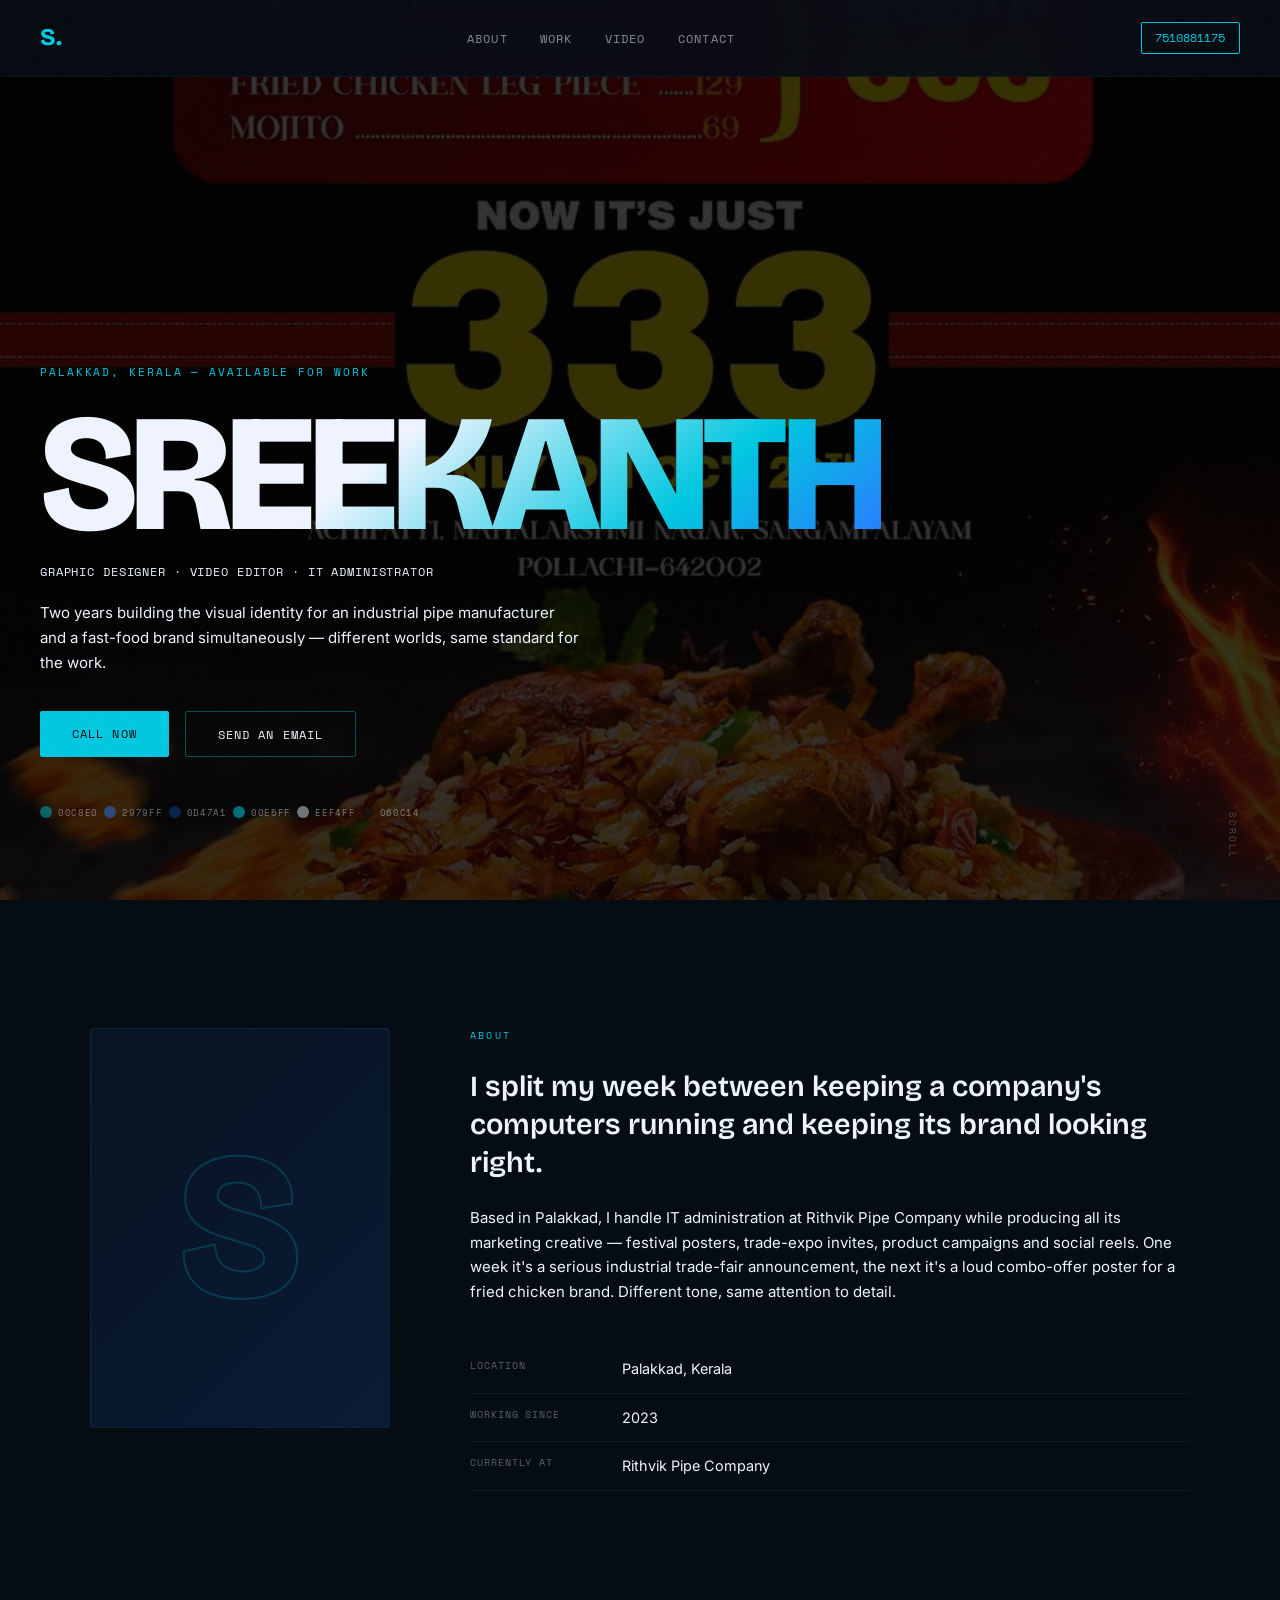
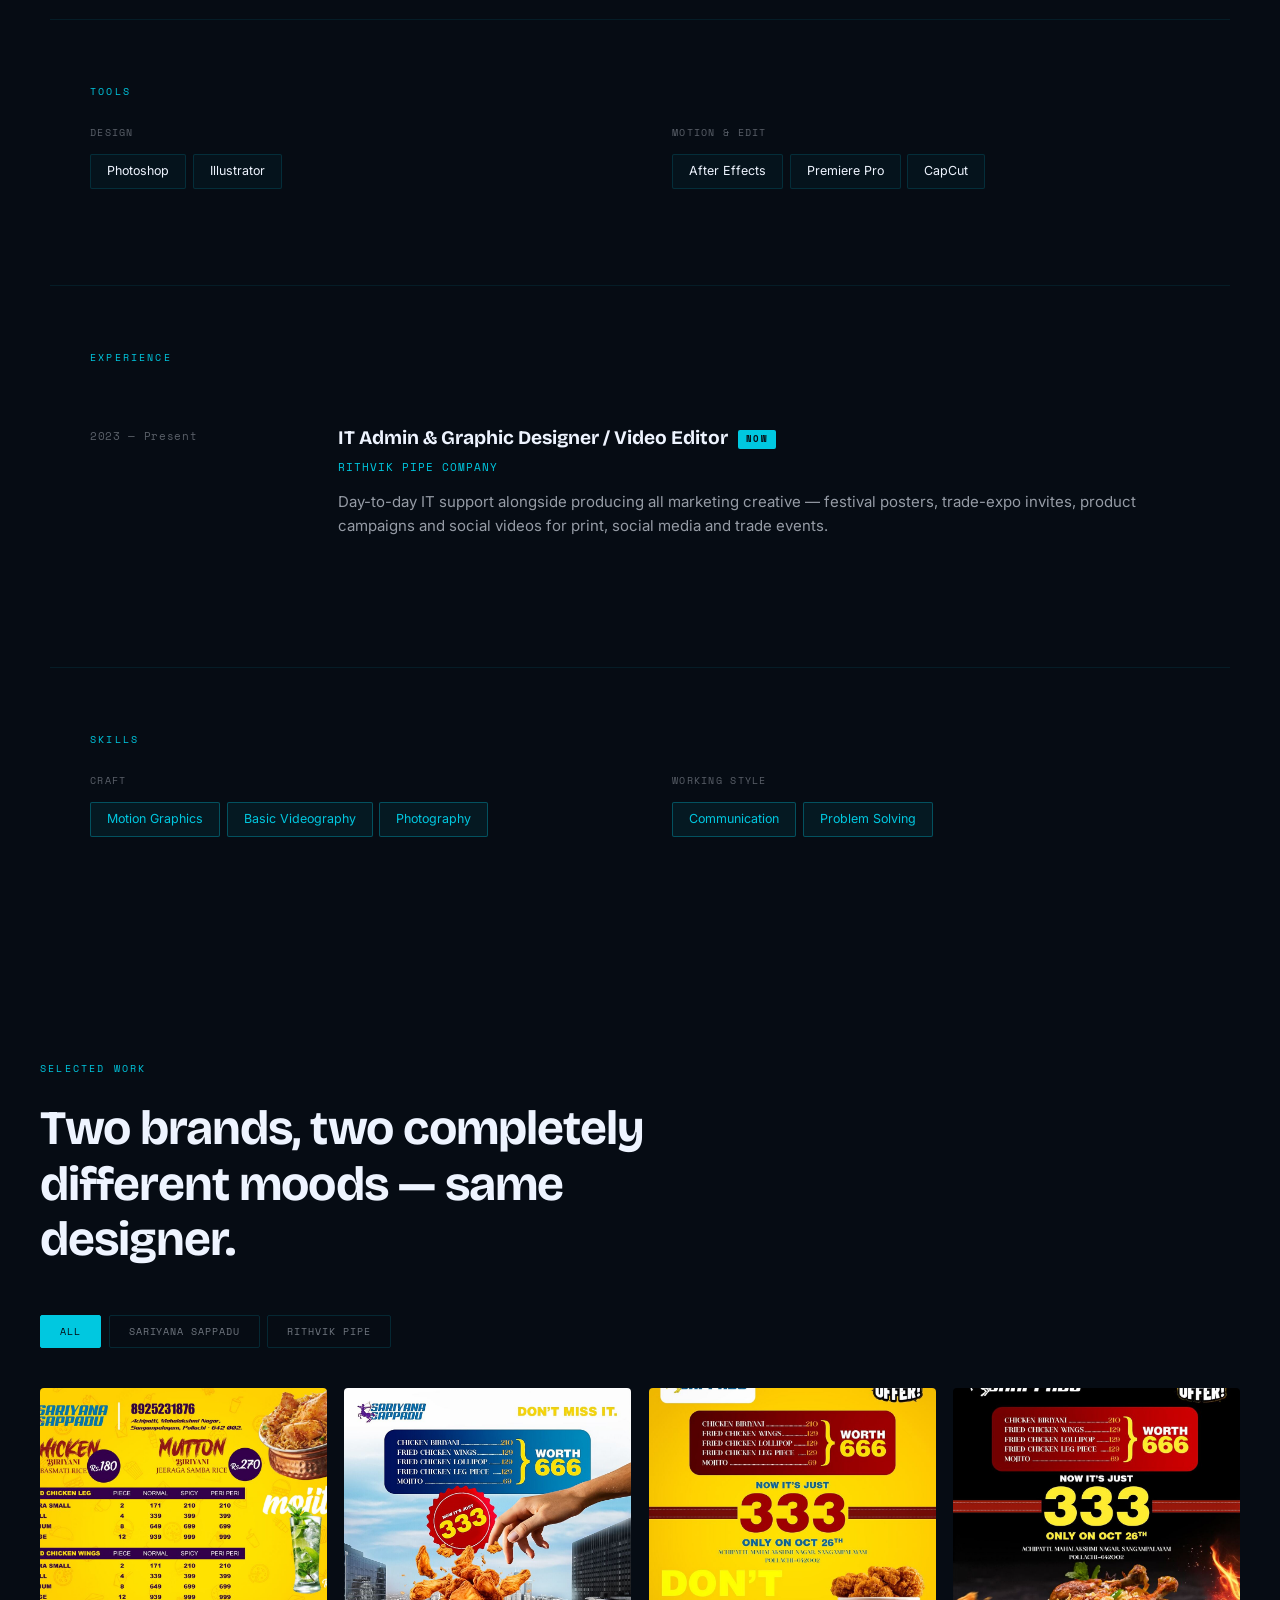
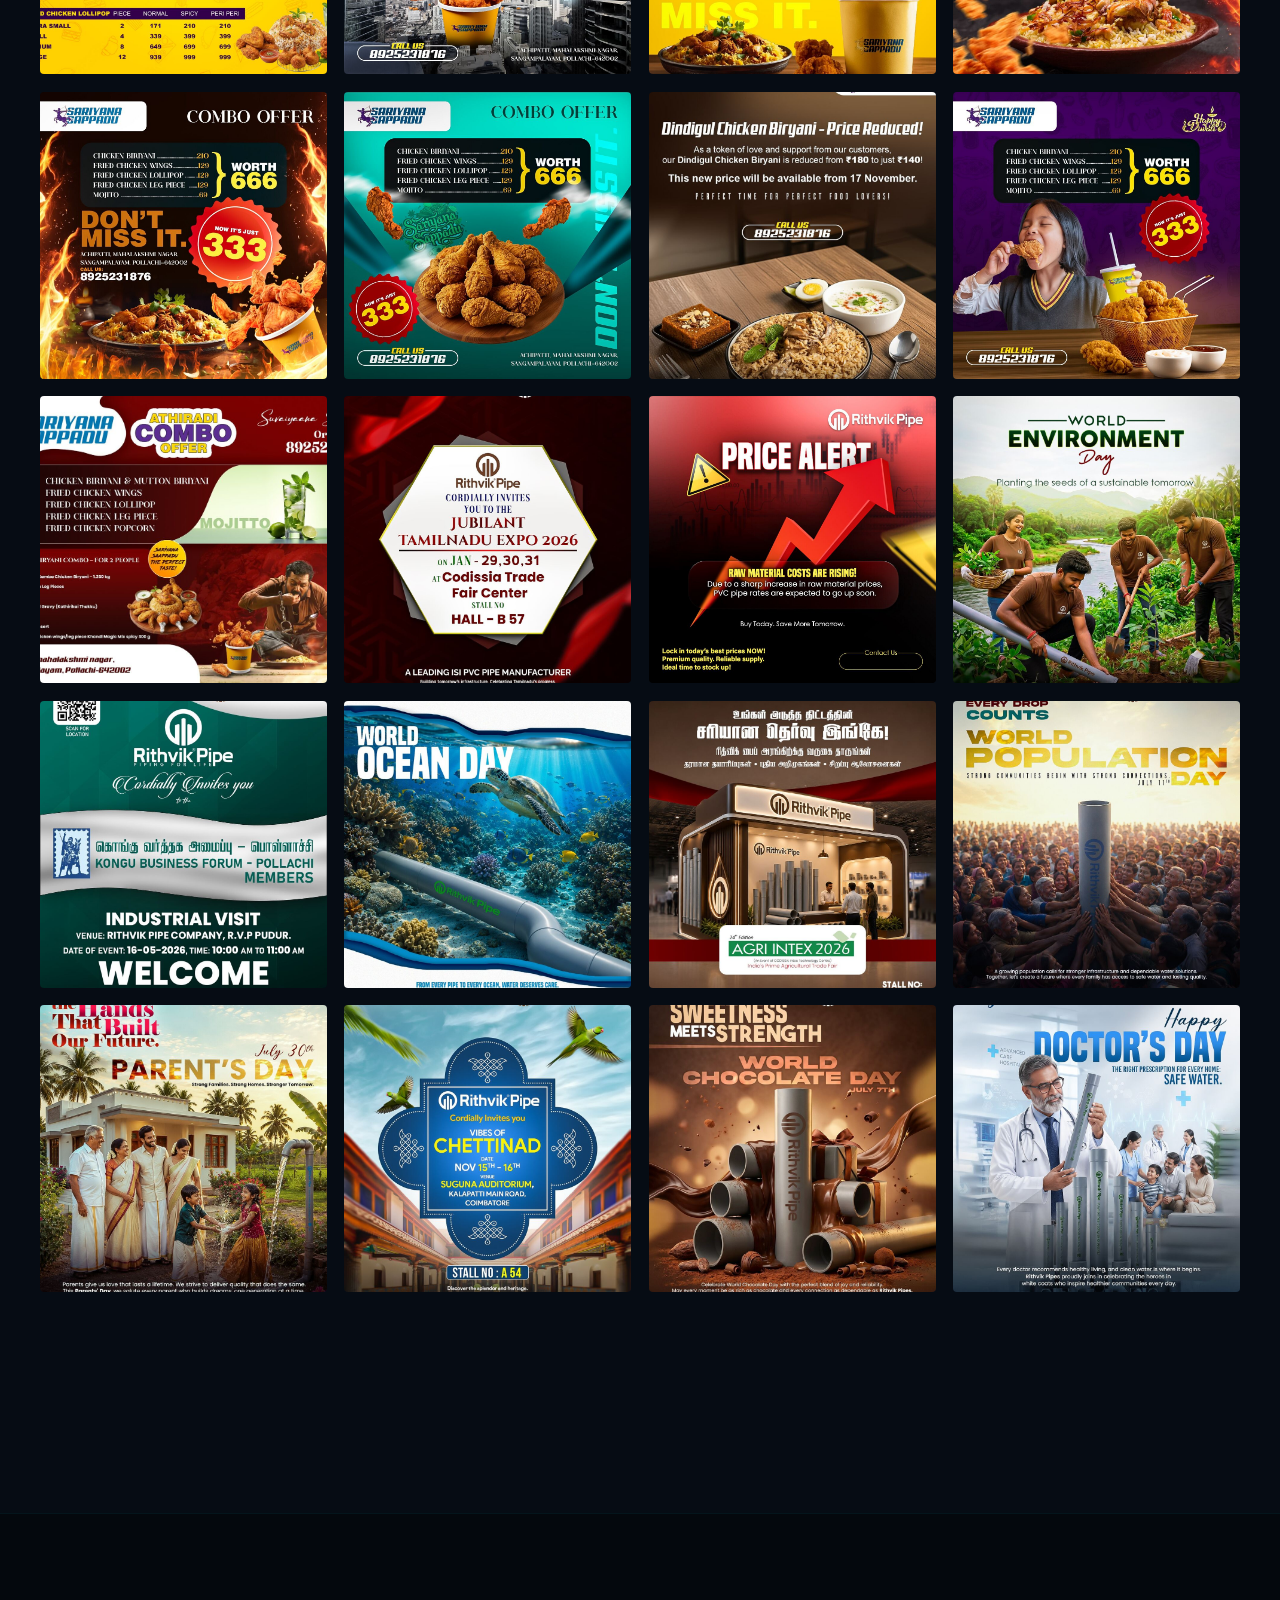
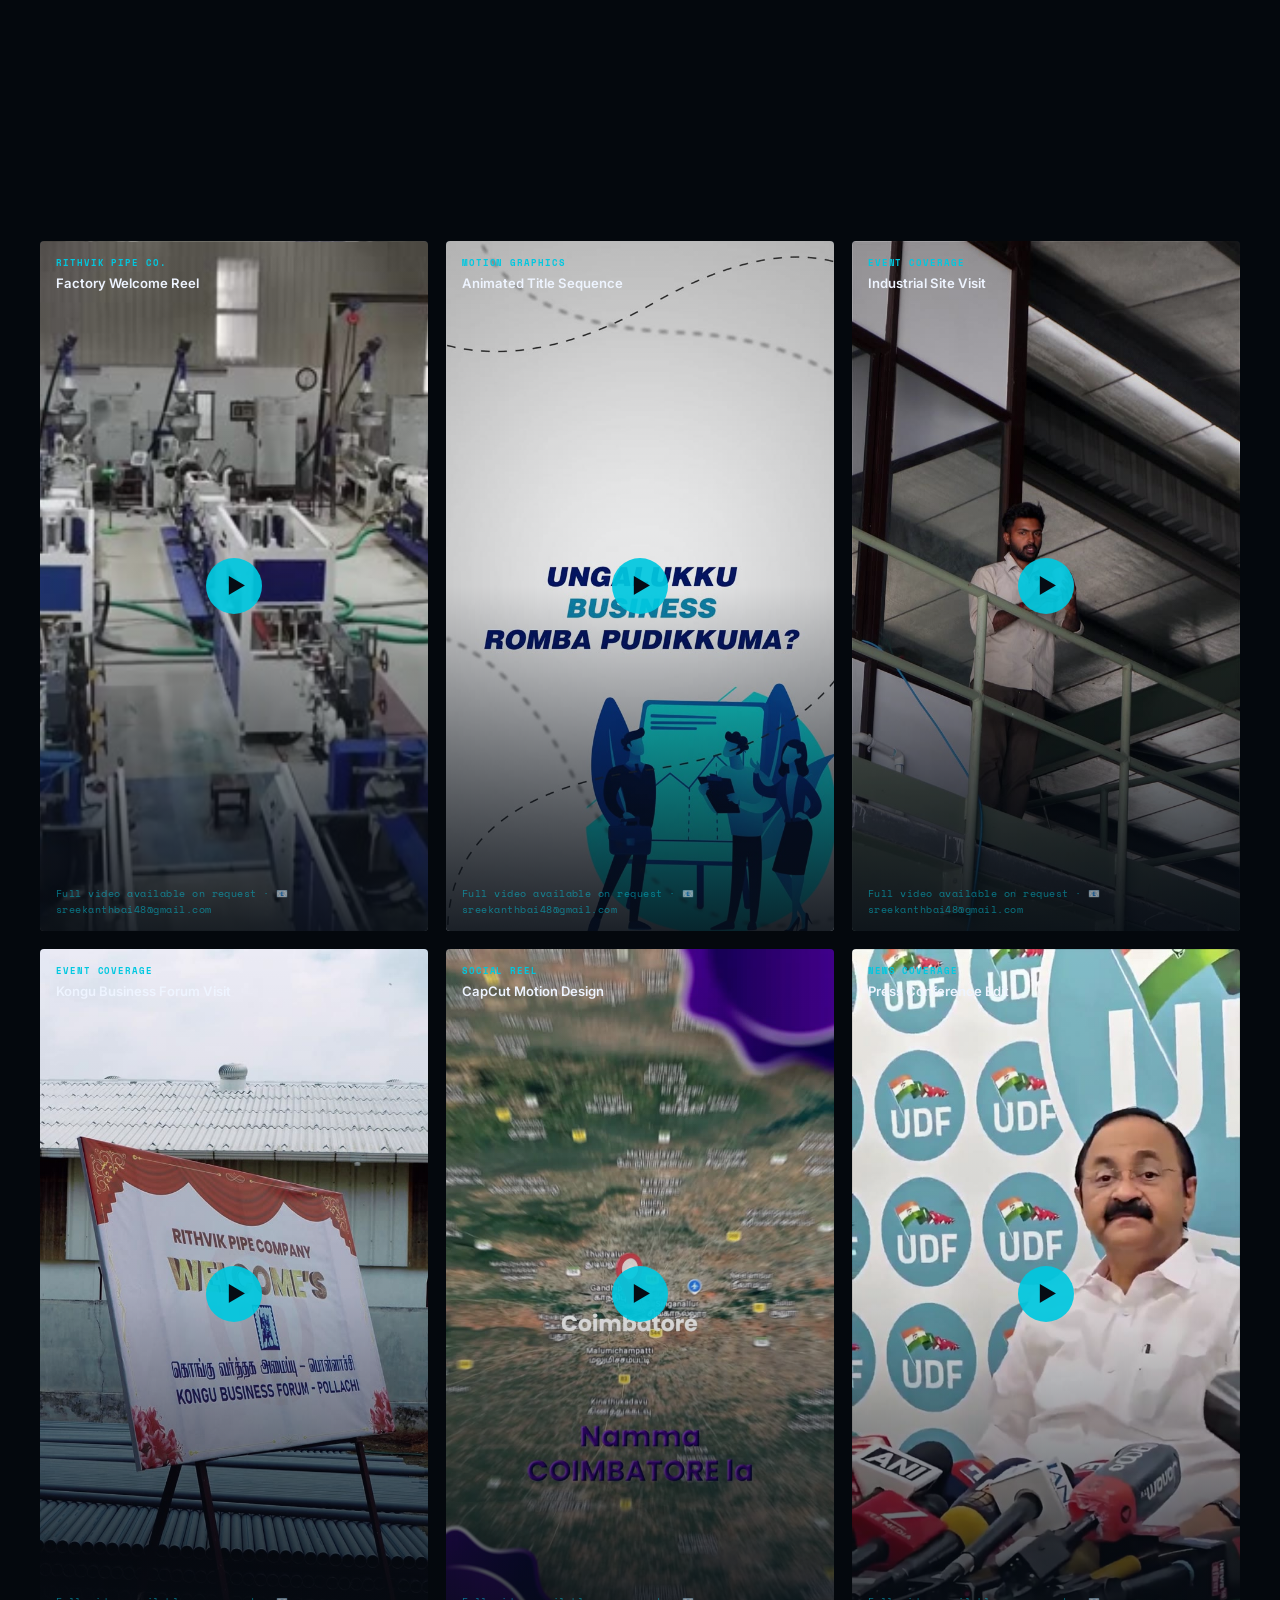
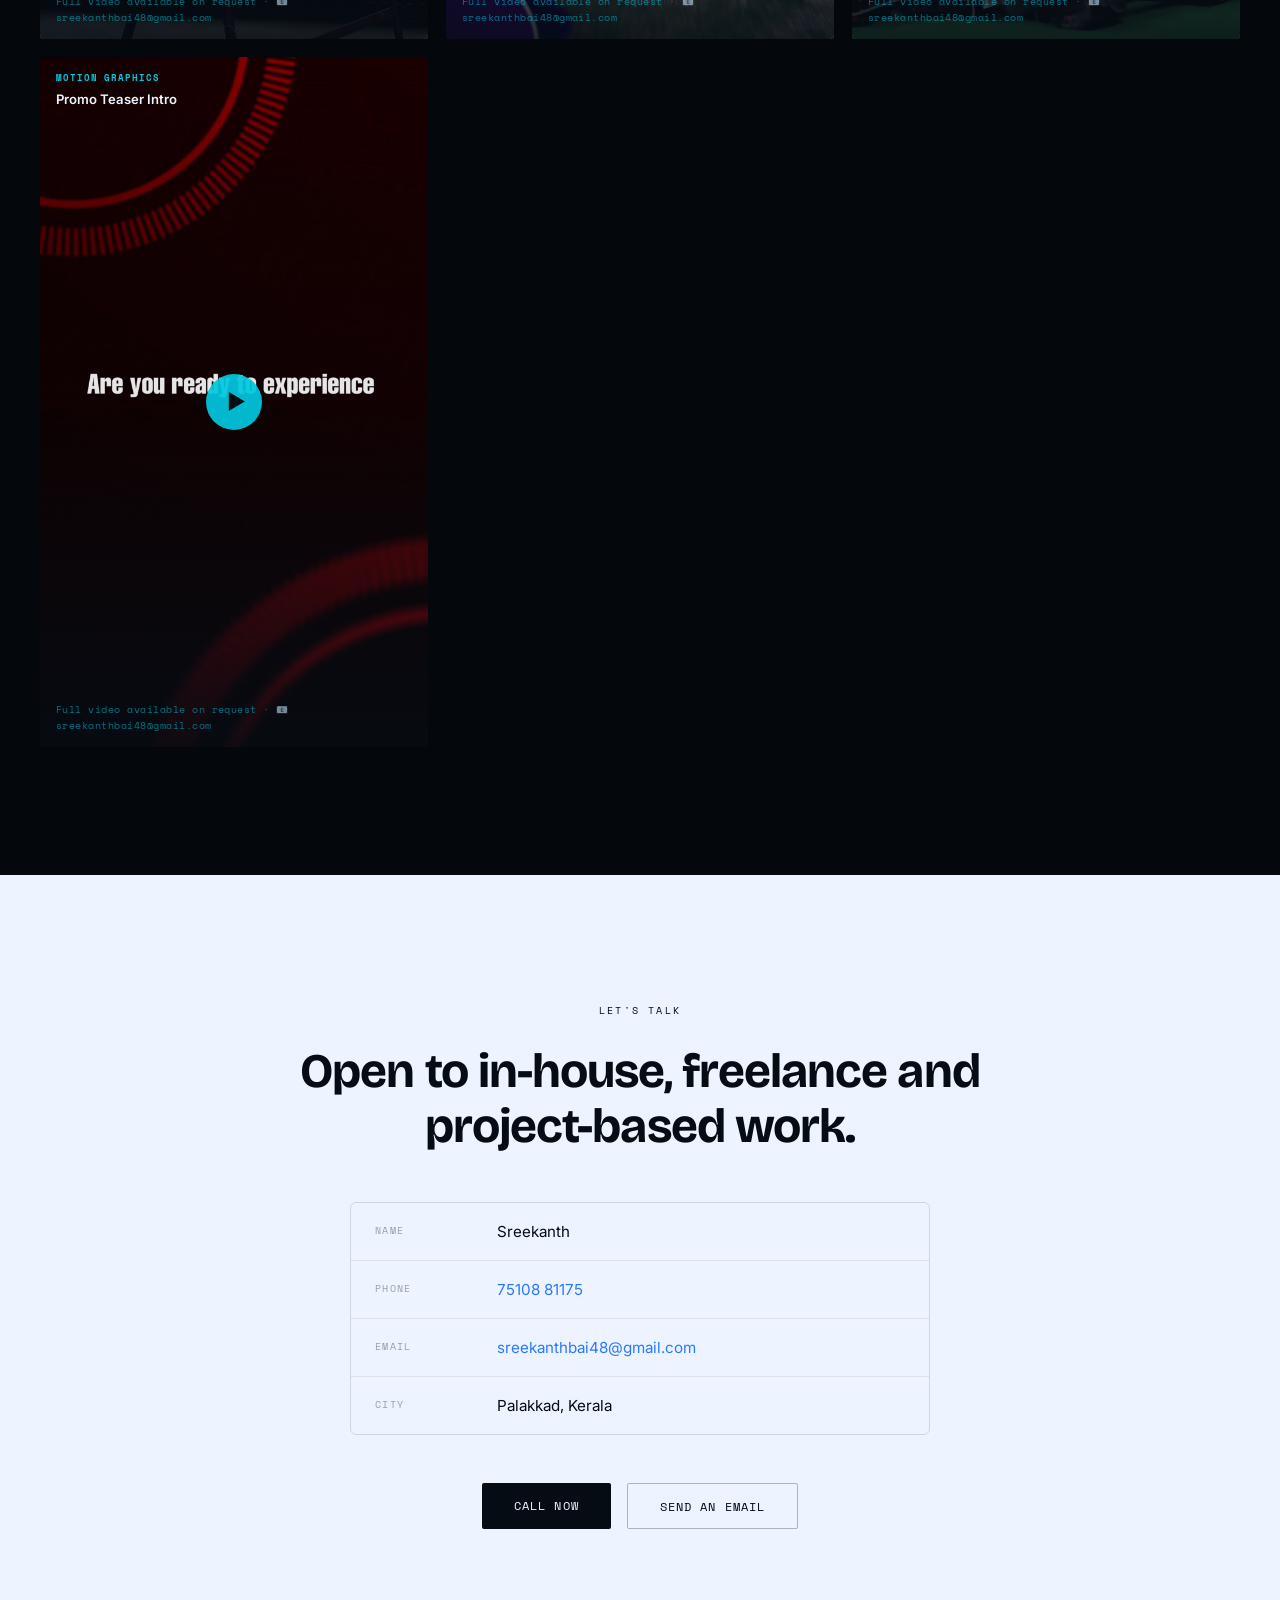
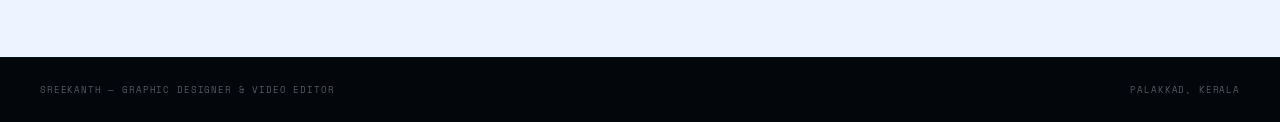
==== index.html @ 1dbdf939 "Add files via upload" ====
<!DOCTYPE html>
<html lang="en">
<head>
<meta charset="UTF-8">
<meta name="viewport" content="width=device-width, initial-scale=1.0, viewport-fit=cover">
<link rel="preconnect" href="https://fonts.googleapis.com">
<link rel="preconnect" href="https://fonts.gstatic.com" crossorigin>
<!--SITE_HEAD_START-->
<title>Sreekanth — Graphic Designer &amp; Video Editor</title>
<meta name="description" content="Graphic Designer, Video Editor &amp; IT Admin based in Palakkad, Kerala.">
<meta property="og:title" content="Sreekanth — Graphic Designer &amp; Video Editor">
<meta property="og:description" content="Graphic Designer, Video Editor &amp; IT Admin based in Palakkad, Kerala.">
<meta property="og:type" content="website">
<meta name="theme-color" content="#060C14">
<link rel="icon" id="pf-icon" href="data:image/svg+xml,%3Csvg%20xmlns%3D&#39;http%3A%2F%2Fwww.w3.org%2F2000%2Fsvg&#39;%20viewBox%3D&#39;0%200%20100%20100&#39;%3E%3Ctext%20y%3D&#39;.9em&#39;%20font-size%3D&#39;90&#39;%3E%F0%9F%8E%A8%3C%2Ftext%3E%3C%2Fsvg%3E">
<link id="pf-fonts" href="https://fonts.googleapis.com/css2?family=Bricolage+Grotesque:opsz,wght@12..96,400..800&amp;family=Inter:wght@400;500;600&amp;family=Space+Mono:wght@400;700&amp;display=swap" rel="stylesheet">
<style id="pf-theme">:root{--ink:#060C14;--paper:#EEF4FF;--accent:#00C8E0;--fire:#2979FF;--ink-rgb:6,12,20;--paper-rgb:238,244,255;--accent-rgb:0,200,224;--fire-rgb:41,121,255;--surface:#081322;--surface2:#0b1b35;--deep:#04080d;--deeper:#03060a;--td:'Bricolage Grotesque',sans-serif;--tb:'Inter',sans-serif;--tm:'Space Mono',monospace;--ease:cubic-bezier(.25,.46,.45,.94);--r:2px;--hero-bright:0.2;--tile-ratio:1/1;--vid-ratio:9/16;}</style>
<script id="pf-data" type="application/json">{"version":1,"site":{"title":"Sreekanth — Graphic Designer & Video Editor","description":"Graphic Designer, Video Editor & IT Admin based in Palakkad, Kerala.","logoMark":"S.","favicon":"🎨","faviconImage":"","navPhone":"7510881175","navPhoneShow":true},"profile":{"currentCompany":"Rithvik Pipe Company"},"theme":{"ink":"#060C14","paper":"#EEF4FF","accent":"#00C8E0","fire":"#2979FF","fontDisplay":"Bricolage Grotesque","fontBody":"Inter","fontMono":"Space Mono","grain":true,"radius":2,"heroBrightness":20},"sections":[{"id":"hero","visible":true,"nav":""},{"id":"about","visible":true,"nav":"About"},{"id":"tools","visible":true,"nav":""},{"id":"experience","visible":true,"nav":""},{"id":"skills","visible":true,"nav":""},{"id":"work","visible":true,"nav":"Work"},{"id":"video","visible":true,"nav":"Video"},{"id":"contact","visible":true,"nav":"Contact"}],"hero":{"eyebrow":"Palakkad, Kerala — Available for work","name":"SREEKANTH","role":"Graphic Designer · Video Editor · IT Administrator","sub":"Two years building the visual identity for an industrial pipe manufacturer and a fast-food brand simultaneously — different worlds, same standard for the work.","image":"images/hero.jpg","buttons":[{"label":"Call now","type":"phone","value":"7510881175","style":"solid"},{"label":"Send an email","type":"email","value":"sreekanthbai48@gmail.com","style":"ghost"}],"showSwatches":true,"swatches":["#00C8E0","#2979FF","#0D47A1","#00E5FF","#EEF4FF","#060C14"]},"about":{"label":"About","monogram":"S","photo":"","lead":"I split my week between keeping a company's computers running and keeping its brand looking right.","body":"Based in Palakkad, I handle IT administration at Rithvik Pipe Company while producing all its marketing creative — festival posters, trade-expo invites, product campaigns and social reels. One week it's a serious industrial trade-fair announcement, the next it's a loud combo-offer poster for a fried chicken brand. Different tone, same attention to detail.","meta":[{"label":"Location","value":"Palakkad, Kerala"},{"label":"Working since","value":"2023"},{"label":"Currently at","value":"","auto":"currentCompany"}]},"tools":{"label":"Tools","groups":[{"label":"Design","chips":["Photoshop","Illustrator"]},{"label":"Motion & Edit","chips":["After Effects","Premiere Pro","CapCut"]}]},"experience":{"label":"Experience","items":[{"dates":"2023 — Present","title":"IT Admin & Graphic Designer / Video Editor","company":"Rithvik Pipe Company","current":true,"text":"Day-to-day IT support alongside producing all marketing creative — festival posters, trade-expo invites, product campaigns and social videos for print, social media and trade events."}]},"skills":{"label":"Skills","groups":[{"label":"Craft","chips":["Motion Graphics","Basic Videography","Photography"]},{"label":"Working style","chips":["Communication","Problem Solving"]}]},"work":{"label":"Selected work","title":"Two brands, two completely different moods — same designer.","allLabel":"All","shape":"square","showDates":false,"note":"Due to the volume of ongoing project work, only a curated selection is shown here — happy to share more on request.","categories":[{"id":"sariyana","name":"Sariyana Sappadu"},{"id":"rithvik","name":"Rithvik Pipe"}],"items":[{"img":"images/work-01.jpg","title":"Full Menu Design","cat":"sariyana","date":""},{"img":"images/work-02.jpg","title":"Combo Offer – City Theme","cat":"sariyana","date":""},{"img":"images/work-03.jpg","title":"Combo Offer – Bright Theme","cat":"sariyana","date":""},{"img":"images/work-04.jpg","title":"Combo Offer – Fire Theme","cat":"sariyana","date":""},{"img":"images/work-05.jpg","title":"Combo Offer – Dark Variant","cat":"sariyana","date":""},{"img":"images/work-06.jpg","title":"Combo Offer – Teal Theme","cat":"sariyana","date":""},{"img":"images/work-07.jpg","title":"Price Update Campaign","cat":"sariyana","date":""},{"img":"images/work-08.jpg","title":"Festive Campaign – Diwali","cat":"sariyana","date":""},{"img":"images/work-09.jpg","title":"Premium Combo Campaign","cat":"sariyana","date":""},{"img":"images/work-10.jpg","title":"Trade Expo Invite","cat":"rithvik","date":""},{"img":"images/work-11.jpg","title":"Price Alert Creative","cat":"rithvik","date":""},{"img":"images/work-12.jpg","title":"World Ocean Day","cat":"rithvik","date":""},{"img":"images/work-13.jpg","title":"World Environment Day","cat":"rithvik","date":""},{"img":"images/work-14.jpg","title":"Industrial Visit Invite","cat":"rithvik","date":""},{"img":"images/work-15.jpg","title":"World Population Day","cat":"rithvik","date":""},{"img":"images/work-16.jpg","title":"Parent's Day Campaign","cat":"rithvik","date":""},{"img":"images/work-17.jpg","title":"World Chocolate Day","cat":"rithvik","date":""},{"img":"images/work-18.jpg","title":"Doctor's Day Campaign","cat":"rithvik","date":""},{"img":"images/work-19.jpg","title":"Agri Intex Trade Fair Ad","cat":"rithvik","date":""},{"img":"images/work-20.jpg","title":"Vibes of Chettinad Invite","cat":"rithvik","date":""}]},"video":{"label":"Video & motion","title":"Event coverage, social reels and motion graphics — shot and edited start to finish.","shape":"9/16","items":[{"thumb":"images/video-01.jpg","brand":"Rithvik Pipe Co.","title":"Factory Welcome Reel","note":"Full video available on request · 📧 sreekanthbai48@gmail.com","url":""},{"thumb":"images/video-02.jpg","brand":"Motion Graphics","title":"Animated Title Sequence","note":"Full video available on request · 📧 sreekanthbai48@gmail.com","url":""},{"thumb":"images/video-03.jpg","brand":"Event Coverage","title":"Industrial Site Visit","note":"Full video available on request · 📧 sreekanthbai48@gmail.com","url":""},{"thumb":"images/video-04.jpg","brand":"Event Coverage","title":"Kongu Business Forum Visit","note":"Full video available on request · 📧 sreekanthbai48@gmail.com","url":""},{"thumb":"images/video-05.jpg","brand":"Social Reel","title":"CapCut Motion Design","note":"Full video available on request · 📧 sreekanthbai48@gmail.com","url":""},{"thumb":"images/video-06.jpg","brand":"News Coverage","title":"Press Conference Edit","note":"Full video available on request · 📧 sreekanthbai48@gmail.com","url":""},{"thumb":"images/video-07.jpg","brand":"Motion Graphics","title":"Promo Teaser Intro","note":"Full video available on request · 📧 sreekanthbai48@gmail.com","url":""}]},"contact":{"label":"Let's talk","title":"Open to in-house, freelance and project-based work.","rows":[{"label":"Name","value":"Sreekanth","type":"text"},{"label":"Phone","value":"75108 81175","type":"phone"},{"label":"Email","value":"sreekanthbai48@gmail.com","type":"email"},{"label":"City","value":"Palakkad, Kerala","type":"text"}],"buttons":[{"label":"Call now","type":"phone","value":"7510881175","style":"solid"},{"label":"Send an email","type":"email","value":"sreekanthbai48@gmail.com","style":"ghost"}]},"footer":{"left":"Sreekanth — Graphic Designer & Video Editor","right":"Palakkad, Kerala"}}</script>
<!--SITE_HEAD_END-->
<link rel="stylesheet" href="assets/style.css">
</head>
<body>
<div class="grain"></div>
<div id="app"></div>
<div class="lightbox" id="lightbox">
  <button class="lb-close" id="lbClose" aria-label="Close">&times;</button>
  <div id="lbBody"></div>
</div>
<noscript><p style="padding:6rem 2rem;font-family:sans-serif">Please enable JavaScript to view this portfolio.</p></noscript>
<script src="assets/site.js"></script>
</body>
</html>
---- assets/style.css ----
/* Theme variables (--ink, --paper, --accent, --fire, *-rgb, fonts, --r ...) are injected
   by the site itself from content.json, so you never need to edit this file. */
*,*::before,*::after{box-sizing:border-box;margin:0;padding:0}
html{scroll-behavior:smooth}
body{background:var(--ink);color:var(--paper);font-family:var(--tb);font-size:clamp(15px,1.1vw,17px);line-height:1.65;overflow-x:hidden}
img{display:block;width:100%;height:100%;object-fit:cover}
a{color:inherit;text-decoration:none}
button{cursor:pointer;border:none;background:none;font:inherit;color:inherit}

/* GRAIN */
.grain{pointer-events:none;position:fixed;inset:0;z-index:999;
  background-image:url("data:image/svg+xml,%3Csvg xmlns='http://www.w3.org/2000/svg' width='200' height='200'%3E%3Cfilter id='n'%3E%3CfeTurbulence type='fractalNoise' baseFrequency='0.65' numOctaves='3' stitchTiles='stitch'/%3E%3C/filter%3E%3Crect width='200' height='200' filter='url(%23n)' opacity='.04'/%3E%3C/svg%3E");
  background-size:200px;opacity:.55}
.no-grain .grain{display:none}

/* NAV */
.nav{position:fixed;top:0;left:0;right:0;z-index:100;display:flex;align-items:center;justify-content:space-between;padding:1.15rem 2.5rem;background:rgba(var(--ink-rgb),.88);backdrop-filter:blur(14px);border-bottom:1px solid rgba(var(--accent-rgb),.07)}
.nav__mark{font-family:var(--td);font-weight:800;font-size:1.5rem;color:var(--accent);letter-spacing:-.02em}
.nav__links{display:flex;gap:2rem}
.nav__links a{font-size:.76rem;font-family:var(--tm);letter-spacing:.1em;text-transform:uppercase;opacity:.55;transition:opacity .2s}
.nav__links a:hover{opacity:1}
.nav__call{font-family:var(--tm);font-size:.74rem;color:var(--accent);border:1px solid var(--accent);padding:.34rem .85rem;border-radius:var(--r);transition:background .2s,color .2s}
.nav__call:hover{background:var(--accent);color:var(--ink)}

/* HERO */
.hero{position:relative;min-height:100svh;display:flex;align-items:flex-end;padding:0 2.5rem 5rem;overflow:hidden}
.hero__bg{position:absolute;inset:0;background-size:cover;background-position:center;filter:brightness(var(--hero-bright)) saturate(1.3);transform:scale(1.04);transition:transform 14s ease-out}
.hero__bg.loaded{transform:scale(1)}
.hero__inner{position:relative;z-index:1;max-width:920px}
.eyebrow{font-family:var(--tm);font-size:.7rem;letter-spacing:.17em;text-transform:uppercase;color:var(--accent);margin-bottom:1.2rem}
.hero__name{font-family:var(--td);font-size:clamp(3.5rem,13vw,10.5rem);font-weight:800;line-height:.88;letter-spacing:-.04em;margin-bottom:.9rem;background:linear-gradient(140deg,var(--paper) 40%,var(--accent) 75%,var(--fire) 100%);-webkit-background-clip:text;-webkit-text-fill-color:transparent;background-clip:text;overflow-wrap:anywhere}
.hero__role{font-family:var(--tm);font-size:.78rem;letter-spacing:.07em;opacity:.6;margin-bottom:1.2rem;text-transform:uppercase}
.hero__sub{max-width:540px;opacity:.68;margin-bottom:2.2rem;font-size:.94rem}
.hero__cta{display:flex;gap:1rem;flex-wrap:wrap;margin-bottom:3rem}
.btn{display:inline-block;padding:.75rem 2rem;font-family:var(--tm);font-size:.76rem;letter-spacing:.09em;text-transform:uppercase;border-radius:var(--r);transition:transform .2s,opacity .2s}
.btn:hover{transform:translateY(-2px);opacity:.9}
.btn--solid{background:var(--accent);color:var(--ink)}
.btn--ghost{border:1px solid rgba(var(--accent-rgb),.38);color:var(--paper)}
.btn--ghost-light{border-color:rgba(var(--ink-rgb),.28);color:var(--ink)}
.swatches{display:flex;gap:.4rem;flex-wrap:wrap}
.swatch{display:flex;align-items:center;gap:.38rem;font-family:var(--tm);font-size:.57rem;letter-spacing:.07em;opacity:.46;text-transform:uppercase}
.swatch span{width:12px;height:12px;border-radius:50%;background:var(--c);flex-shrink:0}
.hero__scroll{position:absolute;bottom:2.5rem;right:2.5rem;font-family:var(--tm);font-size:.57rem;letter-spacing:.22em;text-transform:uppercase;opacity:.26;writing-mode:vertical-rl}

/* LABEL */
.label{font-family:var(--tm);font-size:.62rem;letter-spacing:.22em;text-transform:uppercase;color:var(--accent);margin-bottom:1.5rem}
.label--light{color:var(--ink);opacity:.4}

/* ABOUT */
.about{display:grid;grid-template-columns:300px 1fr;gap:5rem;padding:8rem 2.5rem;max-width:1180px;margin:0 auto}
.about__frame{position:sticky;top:110px;height:400px;background:linear-gradient(135deg,var(--surface),var(--surface2));border:1px solid rgba(var(--accent-rgb),.09);display:flex;align-items:center;justify-content:center;border-radius:calc(var(--r) * 2);overflow:hidden}
.about__frame img{height:100%}
.monogram{font-family:var(--td);font-size:13rem;font-weight:800;line-height:1;color:transparent;-webkit-text-stroke:2px var(--accent);opacity:.2}
.about__lead{font-family:var(--td);font-size:clamp(1.3rem,2.3vw,1.82rem);font-weight:600;line-height:1.3;margin-bottom:1.5rem}
.about__body{opacity:.65;margin-bottom:2.5rem;white-space:pre-line}
.meta{list-style:none}
.meta li{display:flex;gap:2rem;padding:.75rem 0;border-bottom:1px solid rgba(var(--accent-rgb),.1);font-size:.9rem}
.meta span{font-family:var(--tm);font-size:.65rem;letter-spacing:.09em;text-transform:uppercase;opacity:.37;min-width:120px}

/* TOOLS / SKILLS */
.section-inner{padding:4rem 2.5rem 6rem;max-width:1180px;margin:0 auto;border-top:1px solid rgba(var(--accent-rgb),.09)}
.two-col{display:flex;gap:4rem;flex-wrap:wrap}
.col-group{flex:1 1 200px}
.col-label{display:block;font-family:var(--tm);font-size:.62rem;letter-spacing:.13em;text-transform:uppercase;opacity:.36;margin-bottom:.8rem}
.chips{display:flex;flex-wrap:wrap;gap:.42rem}
.chip{padding:.4rem 1rem;border:1px solid rgba(var(--accent-rgb),.15);border-radius:var(--r);font-size:.78rem;color:var(--paper);background:rgba(var(--accent-rgb),.04)}
.chip--alt{border-color:rgba(var(--accent-rgb),.32);color:var(--accent);background:rgba(var(--accent-rgb),.07)}

/* EXPERIENCE */
.exp-card{display:grid;grid-template-columns:200px 1fr;gap:3rem;padding:2rem 0}
.exp-card + .exp-card{border-top:1px solid rgba(var(--accent-rgb),.09)}
.exp-dates{font-family:var(--tm);font-size:.7rem;letter-spacing:.06em;opacity:.36;padding-top:.3rem}
.exp-card h3{font-family:var(--td);font-size:1.2rem;font-weight:700;margin-bottom:.3rem}
.exp-co{font-family:var(--tm);font-size:.68rem;letter-spacing:.09em;color:var(--accent);margin-bottom:.8rem;text-transform:uppercase}
.exp-card p:last-child{opacity:.62;white-space:pre-line}
.now-badge{display:inline-block;margin-left:.6rem;padding:.12rem .55rem;font-family:var(--tm);font-size:.55rem;letter-spacing:.12em;text-transform:uppercase;color:var(--ink);background:var(--accent);border-radius:var(--r);vertical-align:middle}

/* WORK */
.work{padding:8rem 2.5rem;max-width:1320px;margin:0 auto}
.section-title{font-family:var(--td);font-size:clamp(1.8rem,3.8vw,3rem);font-weight:700;line-height:1.15;letter-spacing:-.02em;max-width:680px;margin-bottom:3rem}
.filters{display:flex;gap:.46rem;flex-wrap:wrap;margin-bottom:2.5rem}
.filter{padding:.42rem 1.2rem;border:1px solid rgba(var(--accent-rgb),.15);border-radius:var(--r);font-family:var(--tm);font-size:.65rem;letter-spacing:.09em;text-transform:uppercase;color:rgba(var(--paper-rgb),.46);transition:all .2s}
.filter:hover,.filter.is-active{background:var(--accent);border-color:var(--accent);color:var(--ink)}
.gallery{display:grid;grid-template-columns:repeat(auto-fill,minmax(270px,1fr));gap:1.1rem;align-items:start}
.g-item{position:relative;overflow:hidden;border-radius:calc(var(--r) * 2);aspect-ratio:var(--tile-ratio);cursor:zoom-in;background:var(--surface)}
.g-item.hidden{display:none}
.g-item img{transition:transform .5s var(--ease)}
.g-item:hover img{transform:scale(1.06)}
.gallery[data-shape="auto"] .g-item{aspect-ratio:auto}
.gallery[data-shape="auto"] .g-item img{height:auto}
.g-item figcaption{position:absolute;bottom:0;left:0;right:0;padding:2rem 1rem .85rem;background:linear-gradient(0deg,rgba(var(--ink-rgb),.92) 0%,transparent 100%);transform:translateY(8px);opacity:0;transition:transform .3s,opacity .3s;font-size:.8rem}
.g-item:hover figcaption{transform:translateY(0);opacity:1}
.g-item figcaption span{display:block;font-family:var(--tm);font-size:.59rem;letter-spacing:.09em;text-transform:uppercase;color:var(--accent);margin-bottom:.22rem}
.g-item figcaption small{display:block;opacity:.5;font-size:.68rem;margin-top:.15rem}
.work-note{margin-top:3rem;font-size:.86rem;opacity:.4;max-width:540px;border-left:2px solid rgba(var(--accent-rgb),.38);padding-left:1rem;font-style:italic}
.empty-note{opacity:.4;font-family:var(--tm);font-size:.75rem;padding:2rem 0}

/* VIDEO */
.vid-section{padding:8rem 2.5rem;background:var(--deep);border-top:1px solid rgba(var(--accent-rgb),.07)}
.vid-section .label,.vid-section .section-title{max-width:1320px;margin-left:auto;margin-right:auto}
.vid-row{display:grid;grid-template-columns:repeat(auto-fill,minmax(300px,1fr));gap:1.1rem;max-width:1320px;margin:0 auto}
.v-item{border-radius:calc(var(--r) * 2);overflow:hidden;background:var(--surface)}
.v-thumb{position:relative;background-size:cover;background-position:center;aspect-ratio:var(--vid-ratio);display:flex;flex-direction:column;justify-content:space-between;cursor:pointer}
.v-thumb::after{content:'';position:absolute;inset:0;background:linear-gradient(0deg,rgba(var(--ink-rgb),.88) 0%,rgba(var(--ink-rgb),.1) 50%,transparent 100%);pointer-events:none}
.v-play{position:absolute;top:50%;left:50%;transform:translate(-50%,-50%);width:56px;height:56px;border-radius:50%;background:rgba(var(--accent-rgb),.92);display:flex;align-items:center;justify-content:center;font-size:1.3rem;color:var(--ink);padding-left:4px;transition:transform .2s,background .2s;z-index:1}
.v-thumb:hover .v-play{transform:translate(-50%,-50%) scale(1.1);background:var(--accent)}
.v-label-top{position:relative;z-index:1;padding:.85rem 1rem 0;font-size:.82rem;font-weight:600}
.v-brand{display:block;font-family:var(--tm);font-size:.58rem;letter-spacing:.1em;text-transform:uppercase;color:var(--accent);margin-bottom:.18rem}
.v-note{position:relative;z-index:1;padding:.5rem 1rem .85rem;font-family:var(--tm);font-size:.6rem;letter-spacing:.05em;color:rgba(var(--accent-rgb),.55)}

/* CONTACT */
.contact{background:var(--paper);color:var(--ink);padding:8rem 2.5rem;text-align:center}
.contact .section-title{margin:0 auto 3rem}
.card{max-width:580px;margin:0 auto 3rem;border:1px solid rgba(var(--ink-rgb),.12);border-radius:calc(var(--r) * 3);overflow:hidden;text-align:left}
.card-row{display:flex;align-items:center;padding:1rem 1.5rem;border-bottom:1px solid rgba(var(--ink-rgb),.08);gap:2rem;transition:background .2s}
.card-row:last-child{border-bottom:none}
.card-row:hover{background:rgba(var(--ink-rgb),.03)}
.card-k{font-family:var(--tm);font-size:.62rem;letter-spacing:.13em;text-transform:uppercase;opacity:.36;min-width:90px}
.card-v{font-size:.95rem;overflow-wrap:anywhere}
a.card-v{color:var(--fire)}
.contact .hero__cta{justify-content:center;margin-bottom:0}
.contact .btn--solid{background:var(--ink);color:var(--paper)}

/* FOOTER */
.footer{display:flex;justify-content:space-between;align-items:center;padding:1.5rem 2.5rem;background:var(--deeper);border-top:1px solid rgba(var(--accent-rgb),.07);font-family:var(--tm);font-size:.59rem;letter-spacing:.09em;text-transform:uppercase}
.footer span{opacity:.35}

/* LIGHTBOX */
.lightbox{position:fixed;inset:0;z-index:500;background:rgba(var(--ink-rgb),.97);display:flex;align-items:center;justify-content:center;opacity:0;pointer-events:none;transition:opacity .3s}
.lightbox.open{opacity:1;pointer-events:all}
.lightbox img{max-width:92vw;max-height:92vh;width:auto;height:auto;object-fit:contain;border-radius:calc(var(--r) * 2)}
.lightbox iframe,.lightbox video{width:min(92vw,1100px);aspect-ratio:16/9;max-height:88vh;border:0;border-radius:calc(var(--r) * 2);background:#000}
.lightbox video.tall,.lightbox iframe.tall{aspect-ratio:9/16;width:auto;height:88vh;max-width:92vw}
.lb-close{position:absolute;top:1.5rem;right:2rem;font-size:2.3rem;color:var(--paper);opacity:.44;transition:opacity .2s;line-height:1}
.lb-close:hover{opacity:1}

/* REVEAL */
.reveal{opacity:0;transform:translateY(20px);transition:opacity .7s var(--ease),transform .7s var(--ease)}
.reveal.visible{opacity:1;transform:translateY(0)}

/* RESPONSIVE */
@media(max-width:900px){
  .about{grid-template-columns:1fr;gap:2.5rem}
  .about__frame{position:relative;top:auto;height:200px}
  .monogram{font-size:8rem}
  .exp-card{grid-template-columns:1fr;gap:.8rem}
  .nav__links{display:none}
}
@media(max-width:600px){
  .nav{padding:1rem 1.2rem}
  .hero,.work,.vid-section,.about,.section-inner,.contact{padding-left:1.2rem;padding-right:1.2rem}
  .gallery{grid-template-columns:repeat(2,1fr);gap:.65rem}
  .vid-row{grid-template-columns:1fr}
  .vid-row[data-shape="9/16"] .v-thumb{aspect-ratio:4/5}
  .hero__cta{flex-direction:column}
  .swatches{display:none}
  .footer{flex-direction:column;gap:.4rem;text-align:center}
  .card-row{gap:1rem;padding:.9rem 1rem}
  .card-k{min-width:64px}
}
@media(prefers-reduced-motion:reduce){
  .reveal{transition:none;opacity:1;transform:none}
  .g-item img{transition:none}
}
.pf-preview .reveal{opacity:1;transform:none;transition:none}
#lbBody{display:contents}
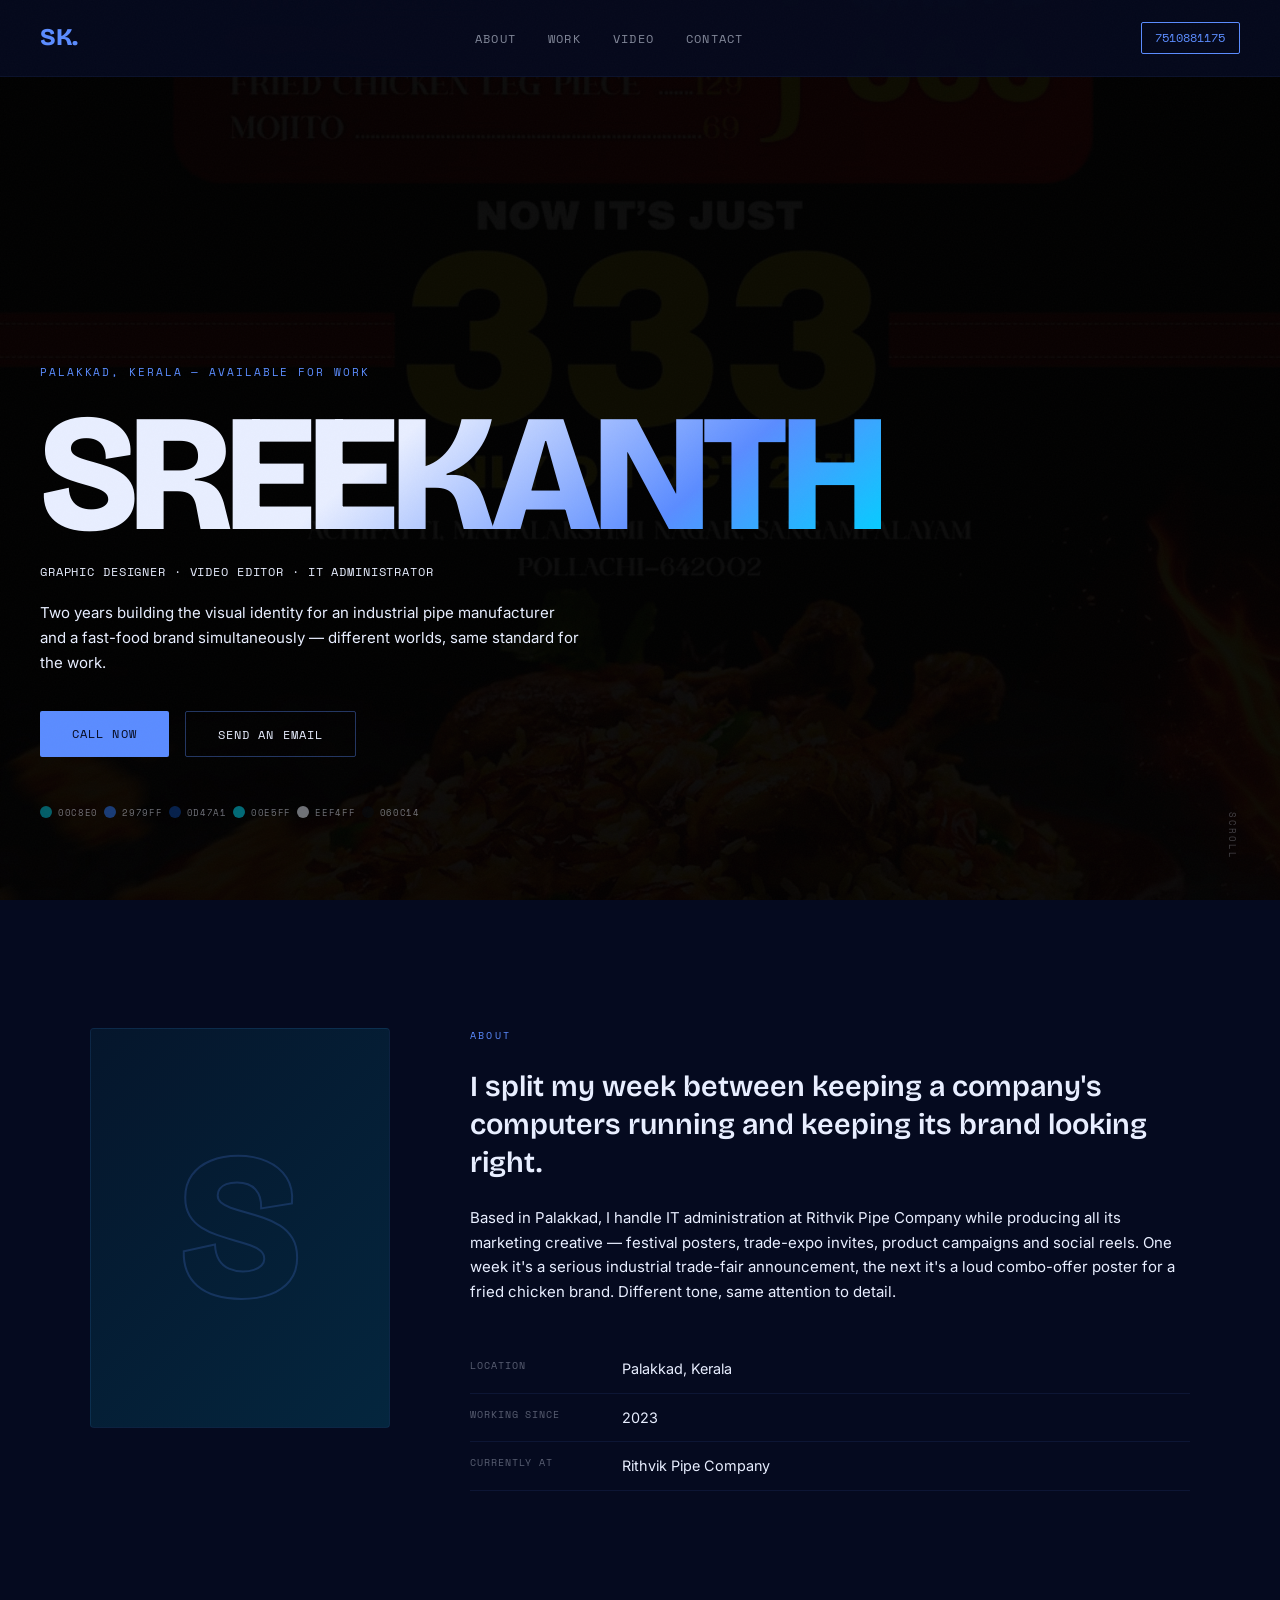
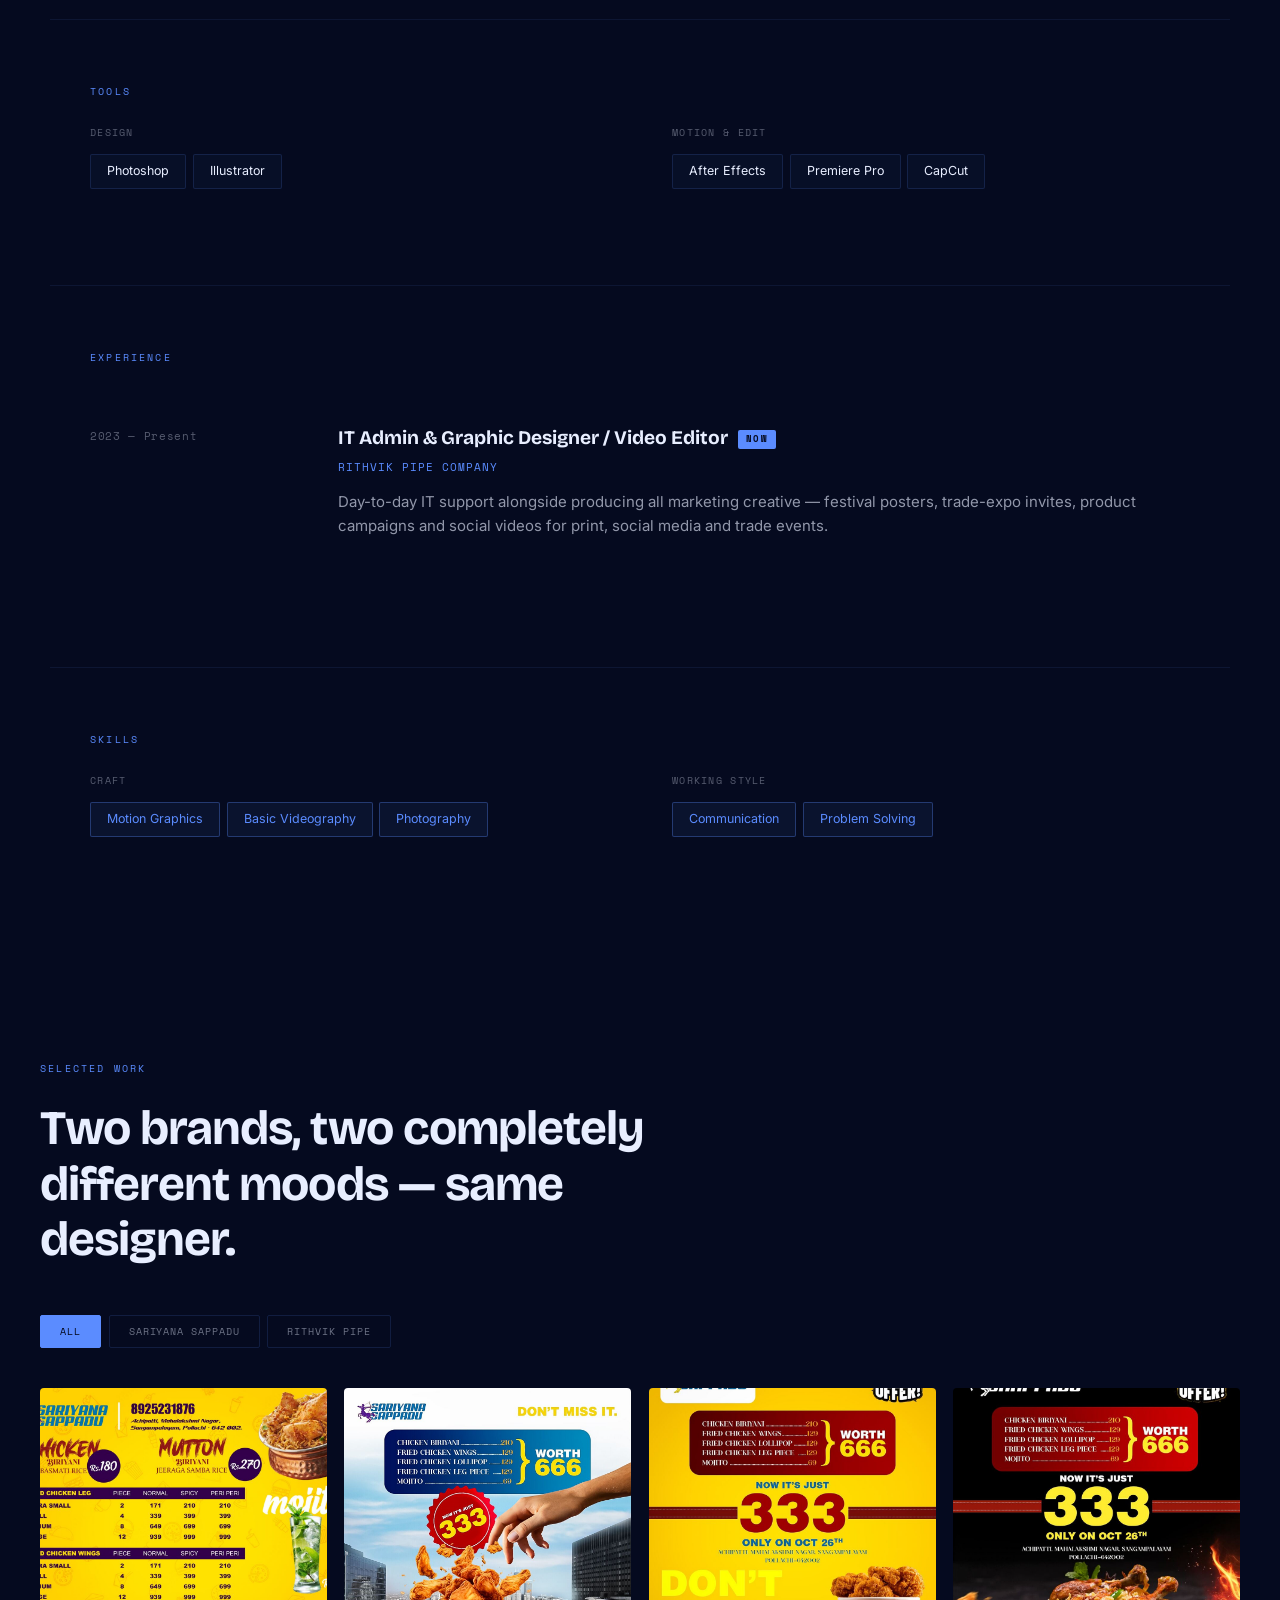
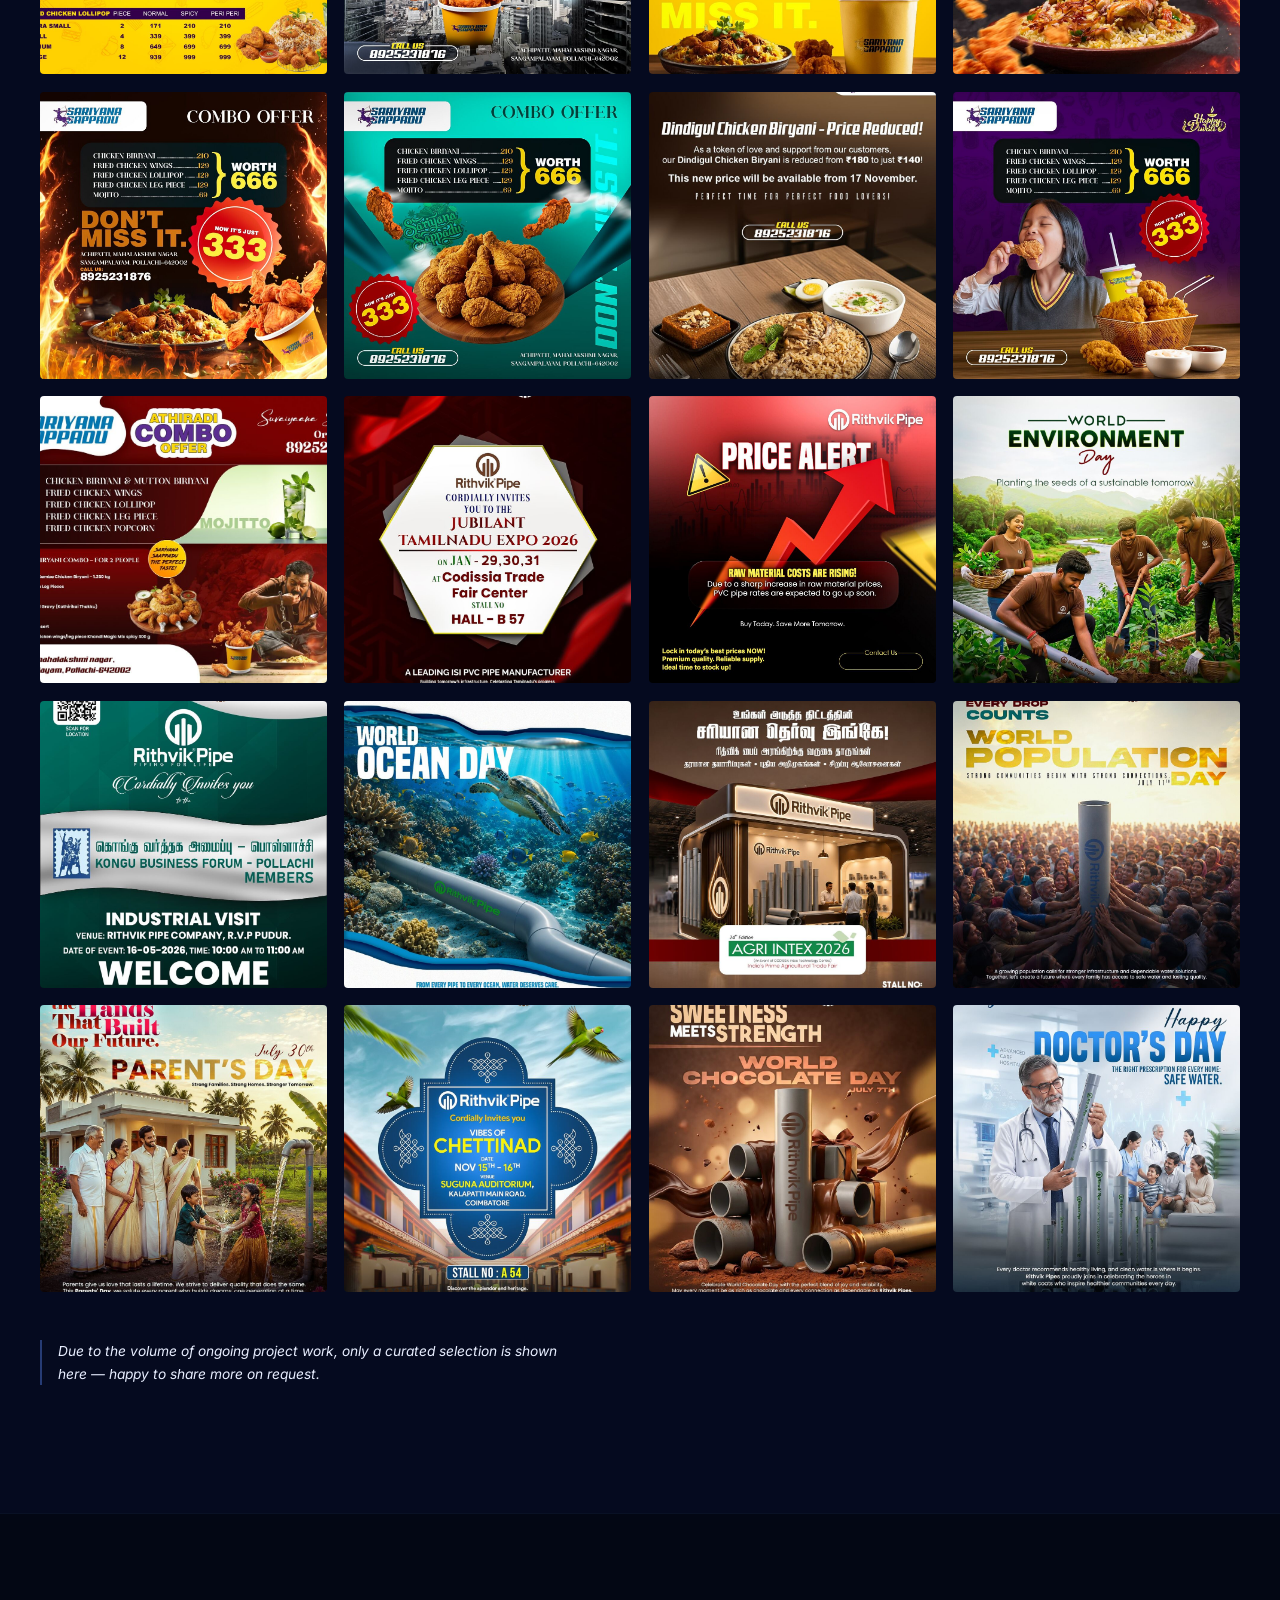
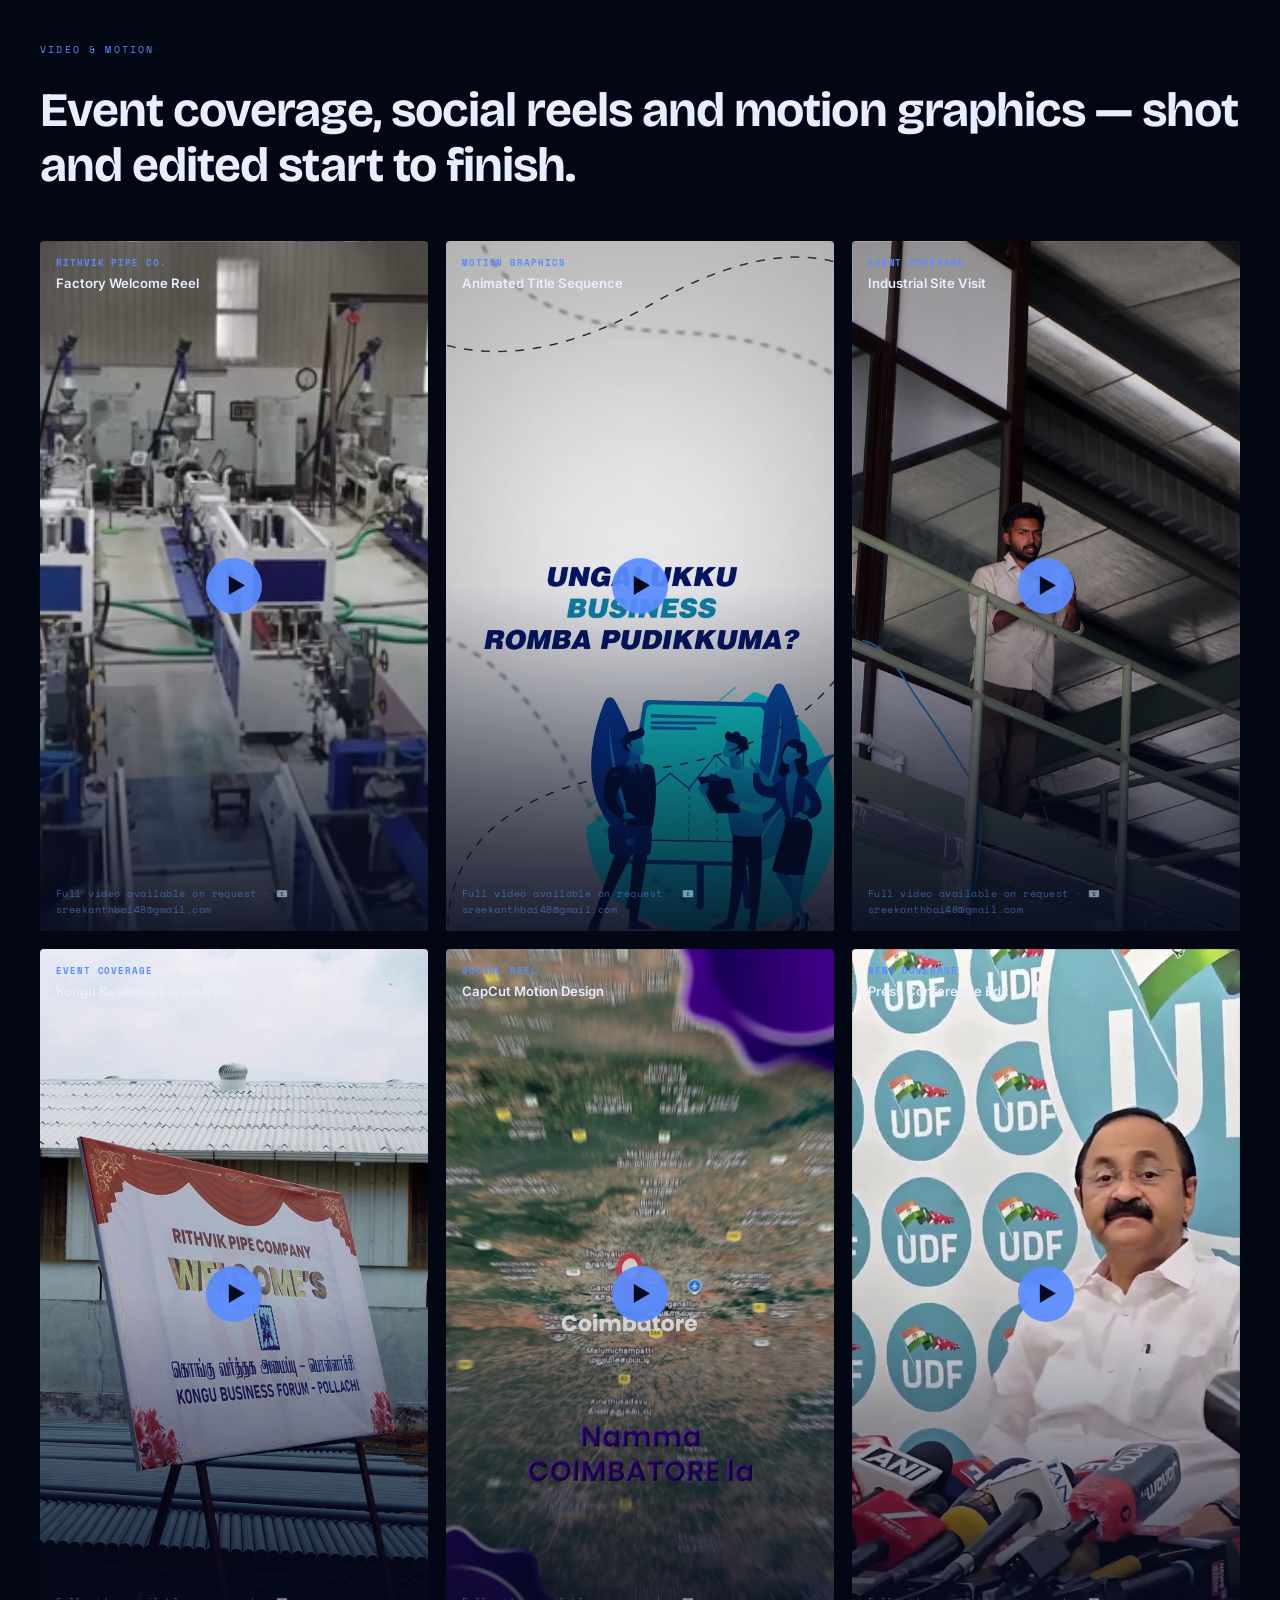
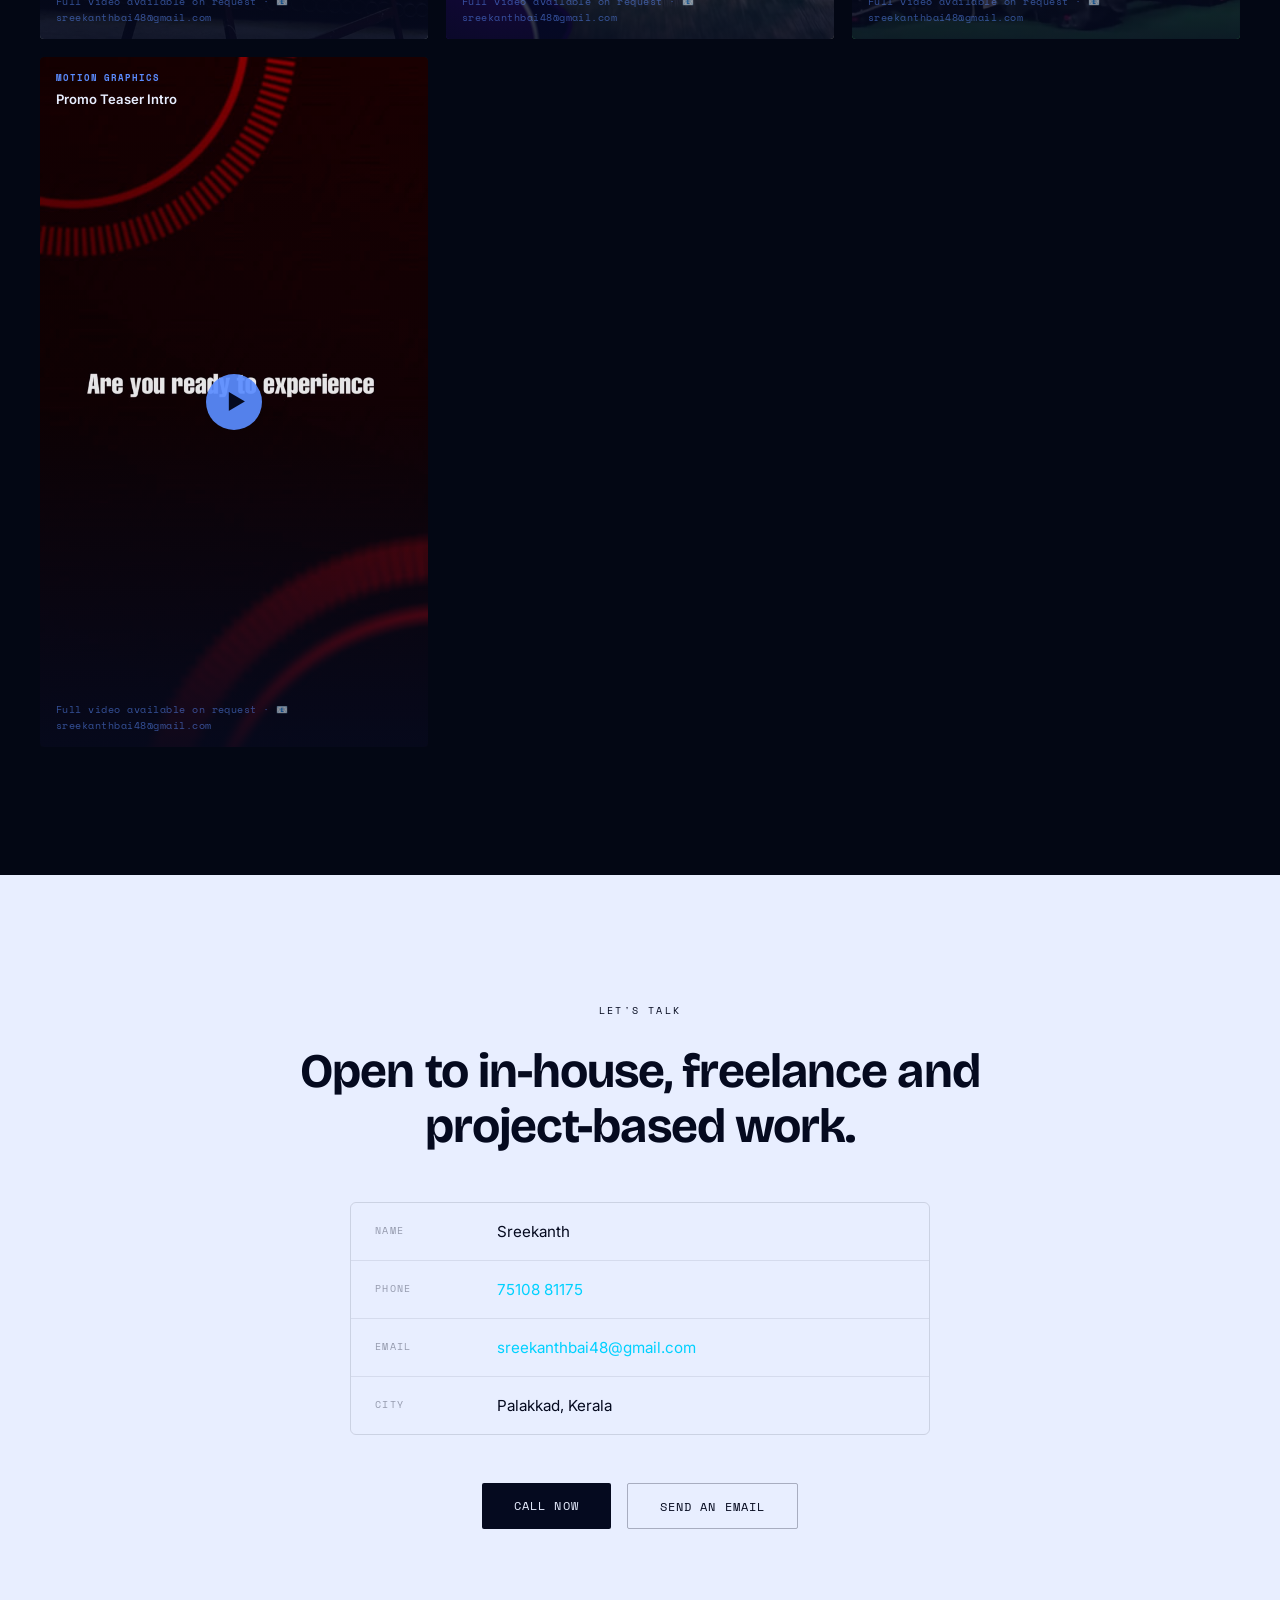
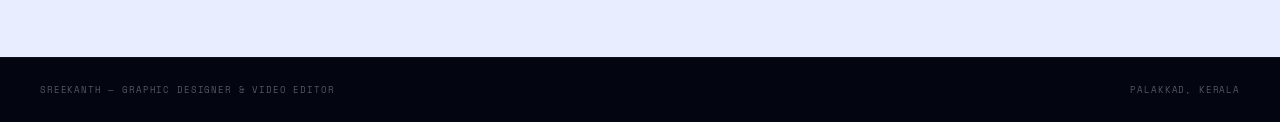
==== commit 08943e4c: "Update portfolio (admin panel) — 2026-10-10 06:20" ====
--- a/index.html
+++ b/index.html
@@ -11,11 +11,11 @@
 <meta property="og:title" content="Sreekanth — Graphic Designer &amp; Video Editor">
 <meta property="og:description" content="Graphic Designer, Video Editor &amp; IT Admin based in Palakkad, Kerala.">
 <meta property="og:type" content="website">
-<meta name="theme-color" content="#060C14">
+<meta name="theme-color" content="#050A1F">
 <link rel="icon" id="pf-icon" href="data:image/svg+xml,%3Csvg%20xmlns%3D&#39;http%3A%2F%2Fwww.w3.org%2F2000%2Fsvg&#39;%20viewBox%3D&#39;0%200%20100%20100&#39;%3E%3Ctext%20y%3D&#39;.9em&#39;%20font-size%3D&#39;90&#39;%3E%F0%9F%8E%A8%3C%2Ftext%3E%3C%2Fsvg%3E">
 <link id="pf-fonts" href="https://fonts.googleapis.com/css2?family=Bricolage+Grotesque:opsz,wght@12..96,400..800&amp;family=Inter:wght@400;500;600&amp;family=Space+Mono:wght@400;700&amp;display=swap" rel="stylesheet">
-<style id="pf-theme">:root{--ink:#060C14;--paper:#EEF4FF;--accent:#00C8E0;--fire:#2979FF;--ink-rgb:6,12,20;--paper-rgb:238,244,255;--accent-rgb:0,200,224;--fire-rgb:41,121,255;--surface:#081322;--surface2:#0b1b35;--deep:#04080d;--deeper:#03060a;--td:'Bricolage Grotesque',sans-serif;--tb:'Inter',sans-serif;--tm:'Space Mono',monospace;--ease:cubic-bezier(.25,.46,.45,.94);--r:2px;--hero-bright:0.2;--tile-ratio:1/1;--vid-ratio:9/16;}</style>
-<script id="pf-data" type="application/json">{"version":1,"site":{"title":"Sreekanth — Graphic Designer & Video Editor","description":"Graphic Designer, Video Editor & IT Admin based in Palakkad, Kerala.","logoMark":"S.","favicon":"🎨","faviconImage":"","navPhone":"7510881175","navPhoneShow":true},"profile":{"currentCompany":"Rithvik Pipe Company"},"theme":{"ink":"#060C14","paper":"#EEF4FF","accent":"#00C8E0","fire":"#2979FF","fontDisplay":"Bricolage Grotesque","fontBody":"Inter","fontMono":"Space Mono","grain":true,"radius":2,"heroBrightness":20},"sections":[{"id":"hero","visible":true,"nav":""},{"id":"about","visible":true,"nav":"About"},{"id":"tools","visible":true,"nav":""},{"id":"experience","visible":true,"nav":""},{"id":"skills","visible":true,"nav":""},{"id":"work","visible":true,"nav":"Work"},{"id":"video","visible":true,"nav":"Video"},{"id":"contact","visible":true,"nav":"Contact"}],"hero":{"eyebrow":"Palakkad, Kerala — Available for work","name":"SREEKANTH","role":"Graphic Designer · Video Editor · IT Administrator","sub":"Two years building the visual identity for an industrial pipe manufacturer and a fast-food brand simultaneously — different worlds, same standard for the work.","image":"images/hero.jpg","buttons":[{"label":"Call now","type":"phone","value":"7510881175","style":"solid"},{"label":"Send an email","type":"email","value":"sreekanthbai48@gmail.com","style":"ghost"}],"showSwatches":true,"swatches":["#00C8E0","#2979FF","#0D47A1","#00E5FF","#EEF4FF","#060C14"]},"about":{"label":"About","monogram":"S","photo":"","lead":"I split my week between keeping a company's computers running and keeping its brand looking right.","body":"Based in Palakkad, I handle IT administration at Rithvik Pipe Company while producing all its marketing creative — festival posters, trade-expo invites, product campaigns and social reels. One week it's a serious industrial trade-fair announcement, the next it's a loud combo-offer poster for a fried chicken brand. Different tone, same attention to detail.","meta":[{"label":"Location","value":"Palakkad, Kerala"},{"label":"Working since","value":"2023"},{"label":"Currently at","value":"","auto":"currentCompany"}]},"tools":{"label":"Tools","groups":[{"label":"Design","chips":["Photoshop","Illustrator"]},{"label":"Motion & Edit","chips":["After Effects","Premiere Pro","CapCut"]}]},"experience":{"label":"Experience","items":[{"dates":"2023 — Present","title":"IT Admin & Graphic Designer / Video Editor","company":"Rithvik Pipe Company","current":true,"text":"Day-to-day IT support alongside producing all marketing creative — festival posters, trade-expo invites, product campaigns and social videos for print, social media and trade events."}]},"skills":{"label":"Skills","groups":[{"label":"Craft","chips":["Motion Graphics","Basic Videography","Photography"]},{"label":"Working style","chips":["Communication","Problem Solving"]}]},"work":{"label":"Selected work","title":"Two brands, two completely different moods — same designer.","allLabel":"All","shape":"square","showDates":false,"note":"Due to the volume of ongoing project work, only a curated selection is shown here — happy to share more on request.","categories":[{"id":"sariyana","name":"Sariyana Sappadu"},{"id":"rithvik","name":"Rithvik Pipe"}],"items":[{"img":"images/work-01.jpg","title":"Full Menu Design","cat":"sariyana","date":""},{"img":"images/work-02.jpg","title":"Combo Offer – City Theme","cat":"sariyana","date":""},{"img":"images/work-03.jpg","title":"Combo Offer – Bright Theme","cat":"sariyana","date":""},{"img":"images/work-04.jpg","title":"Combo Offer – Fire Theme","cat":"sariyana","date":""},{"img":"images/work-05.jpg","title":"Combo Offer – Dark Variant","cat":"sariyana","date":""},{"img":"images/work-06.jpg","title":"Combo Offer – Teal Theme","cat":"sariyana","date":""},{"img":"images/work-07.jpg","title":"Price Update Campaign","cat":"sariyana","date":""},{"img":"images/work-08.jpg","title":"Festive Campaign – Diwali","cat":"sariyana","date":""},{"img":"images/work-09.jpg","title":"Premium Combo Campaign","cat":"sariyana","date":""},{"img":"images/work-10.jpg","title":"Trade Expo Invite","cat":"rithvik","date":""},{"img":"images/work-11.jpg","title":"Price Alert Creative","cat":"rithvik","date":""},{"img":"images/work-12.jpg","title":"World Ocean Day","cat":"rithvik","date":""},{"img":"images/work-13.jpg","title":"World Environment Day","cat":"rithvik","date":""},{"img":"images/work-14.jpg","title":"Industrial Visit Invite","cat":"rithvik","date":""},{"img":"images/work-15.jpg","title":"World Population Day","cat":"rithvik","date":""},{"img":"images/work-16.jpg","title":"Parent's Day Campaign","cat":"rithvik","date":""},{"img":"images/work-17.jpg","title":"World Chocolate Day","cat":"rithvik","date":""},{"img":"images/work-18.jpg","title":"Doctor's Day Campaign","cat":"rithvik","date":""},{"img":"images/work-19.jpg","title":"Agri Intex Trade Fair Ad","cat":"rithvik","date":""},{"img":"images/work-20.jpg","title":"Vibes of Chettinad Invite","cat":"rithvik","date":""}]},"video":{"label":"Video & motion","title":"Event coverage, social reels and motion graphics — shot and edited start to finish.","shape":"9/16","items":[{"thumb":"images/video-01.jpg","brand":"Rithvik Pipe Co.","title":"Factory Welcome Reel","note":"Full video available on request · 📧 sreekanthbai48@gmail.com","url":""},{"thumb":"images/video-02.jpg","brand":"Motion Graphics","title":"Animated Title Sequence","note":"Full video available on request · 📧 sreekanthbai48@gmail.com","url":""},{"thumb":"images/video-03.jpg","brand":"Event Coverage","title":"Industrial Site Visit","note":"Full video available on request · 📧 sreekanthbai48@gmail.com","url":""},{"thumb":"images/video-04.jpg","brand":"Event Coverage","title":"Kongu Business Forum Visit","note":"Full video available on request · 📧 sreekanthbai48@gmail.com","url":""},{"thumb":"images/video-05.jpg","brand":"Social Reel","title":"CapCut Motion Design","note":"Full video available on request · 📧 sreekanthbai48@gmail.com","url":""},{"thumb":"images/video-06.jpg","brand":"News Coverage","title":"Press Conference Edit","note":"Full video available on request · 📧 sreekanthbai48@gmail.com","url":""},{"thumb":"images/video-07.jpg","brand":"Motion Graphics","title":"Promo Teaser Intro","note":"Full video available on request · 📧 sreekanthbai48@gmail.com","url":""}]},"contact":{"label":"Let's talk","title":"Open to in-house, freelance and project-based work.","rows":[{"label":"Name","value":"Sreekanth","type":"text"},{"label":"Phone","value":"75108 81175","type":"phone"},{"label":"Email","value":"sreekanthbai48@gmail.com","type":"email"},{"label":"City","value":"Palakkad, Kerala","type":"text"}],"buttons":[{"label":"Call now","type":"phone","value":"7510881175","style":"solid"},{"label":"Send an email","type":"email","value":"sreekanthbai48@gmail.com","style":"ghost"}]},"footer":{"left":"Sreekanth — Graphic Designer & Video Editor","right":"Palakkad, Kerala"}}</script>
+<style id="pf-theme">:root{--ink:#050A1F;--paper:#E8EEFF;--accent:#5B8CFF;--fire:#00D1FF;--ink-rgb:5,10,31;--paper-rgb:232,238,255;--accent-rgb:91,140,255;--fire-rgb:0,209,255;--surface:#05162c;--surface2:#04263e;--deep:#030714;--deeper:#030510;--td:'Bricolage Grotesque',sans-serif;--tb:'Inter',sans-serif;--tm:'Space Mono',monospace;--ease:cubic-bezier(.25,.46,.45,.94);--r:2px;--hero-bright:0.05;--tile-ratio:1/1;--vid-ratio:9/16;}</style>
+<script id="pf-data" type="application/json">{"version":1,"site":{"title":"Sreekanth — Graphic Designer & Video Editor","description":"Graphic Designer, Video Editor & IT Admin based in Palakkad, Kerala.","logoMark":"SK.","favicon":"🎨","faviconImage":"","navPhone":"7510881175","navPhoneShow":true},"profile":{"currentCompany":"Rithvik Pipe Company"},"theme":{"ink":"#050A1F","paper":"#E8EEFF","accent":"#5B8CFF","fire":"#00D1FF","fontDisplay":"Bricolage Grotesque","fontBody":"Inter","fontMono":"Space Mono","grain":true,"radius":2,"heroBrightness":5},"sections":[{"id":"hero","visible":true,"nav":""},{"id":"about","visible":true,"nav":"About"},{"id":"tools","visible":true,"nav":""},{"id":"experience","visible":true,"nav":""},{"id":"skills","visible":true,"nav":""},{"id":"work","visible":true,"nav":"Work"},{"id":"video","visible":true,"nav":"Video"},{"id":"contact","visible":true,"nav":"Contact"}],"hero":{"eyebrow":"Palakkad, Kerala — Available for work","name":"SREEKANTH","role":"Graphic Designer · Video Editor · IT Administrator","sub":"Two years building the visual identity for an industrial pipe manufacturer and a fast-food brand simultaneously — different worlds, same standard for the work.","image":"images/hero.jpg","buttons":[{"label":"Call now","type":"phone","value":"7510881175","style":"solid"},{"label":"Send an email","type":"email","value":"sreekanthbai48@gmail.com","style":"ghost"}],"showSwatches":true,"swatches":["#00C8E0","#2979FF","#0D47A1","#00E5FF","#EEF4FF","#060C14"]},"about":{"label":"About","monogram":"S","photo":"","lead":"I split my week between keeping a company's computers running and keeping its brand looking right.","body":"Based in Palakkad, I handle IT administration at Rithvik Pipe Company while producing all its marketing creative — festival posters, trade-expo invites, product campaigns and social reels. One week it's a serious industrial trade-fair announcement, the next it's a loud combo-offer poster for a fried chicken brand. Different tone, same attention to detail.","meta":[{"label":"Location","value":"Palakkad, Kerala"},{"label":"Working since","value":"2023"},{"label":"Currently at","value":"","auto":"currentCompany"}]},"tools":{"label":"Tools","groups":[{"label":"Design","chips":["Photoshop","Illustrator"]},{"label":"Motion & Edit","chips":["After Effects","Premiere Pro","CapCut"]}]},"experience":{"label":"Experience","items":[{"dates":"2023 — Present","title":"IT Admin & Graphic Designer / Video Editor","company":"Rithvik Pipe Company","current":true,"text":"Day-to-day IT support alongside producing all marketing creative — festival posters, trade-expo invites, product campaigns and social videos for print, social media and trade events."}]},"skills":{"label":"Skills","groups":[{"label":"Craft","chips":["Motion Graphics","Basic Videography","Photography"]},{"label":"Working style","chips":["Communication","Problem Solving"]}]},"work":{"label":"Selected work","title":"Two brands, two completely different moods — same designer.","allLabel":"All","shape":"square","showDates":false,"note":"Due to the volume of ongoing project work, only a curated selection is shown here — happy to share more on request.","categories":[{"id":"sariyana","name":"Sariyana Sappadu"},{"id":"rithvik","name":"Rithvik Pipe"}],"items":[{"img":"images/work-01.jpg","title":"Full Menu Design","cat":"sariyana","date":""},{"img":"images/work-02.jpg","title":"Combo Offer – City Theme","cat":"sariyana","date":""},{"img":"images/work-03.jpg","title":"Combo Offer – Bright Theme","cat":"sariyana","date":""},{"img":"images/work-04.jpg","title":"Combo Offer – Fire Theme","cat":"sariyana","date":""},{"img":"images/work-05.jpg","title":"Combo Offer – Dark Variant","cat":"sariyana","date":""},{"img":"images/work-06.jpg","title":"Combo Offer – Teal Theme","cat":"sariyana","date":""},{"img":"images/work-07.jpg","title":"Price Update Campaign","cat":"sariyana","date":""},{"img":"images/work-08.jpg","title":"Festive Campaign – Diwali","cat":"sariyana","date":""},{"img":"images/work-09.jpg","title":"Premium Combo Campaign","cat":"sariyana","date":""},{"img":"images/work-10.jpg","title":"Trade Expo Invite","cat":"rithvik","date":""},{"img":"images/work-11.jpg","title":"Price Alert Creative","cat":"rithvik","date":""},{"img":"images/work-12.jpg","title":"World Ocean Day","cat":"rithvik","date":""},{"img":"images/work-13.jpg","title":"World Environment Day","cat":"rithvik","date":""},{"img":"images/work-14.jpg","title":"Industrial Visit Invite","cat":"rithvik","date":""},{"img":"images/work-15.jpg","title":"World Population Day","cat":"rithvik","date":""},{"img":"images/work-16.jpg","title":"Parent's Day Campaign","cat":"rithvik","date":""},{"img":"images/work-17.jpg","title":"World Chocolate Day","cat":"rithvik","date":""},{"img":"images/work-18.jpg","title":"Doctor's Day Campaign","cat":"rithvik","date":""},{"img":"images/work-19.jpg","title":"Agri Intex Trade Fair Ad","cat":"rithvik","date":""},{"img":"images/work-20.jpg","title":"Vibes of Chettinad Invite","cat":"rithvik","date":""}]},"video":{"label":"Video & motion","title":"Event coverage, social reels and motion graphics — shot and edited start to finish.","shape":"9/16","items":[{"thumb":"images/video-01.jpg","brand":"Rithvik Pipe Co.","title":"Factory Welcome Reel","note":"Full video available on request · 📧 sreekanthbai48@gmail.com","url":""},{"thumb":"images/video-02.jpg","brand":"Motion Graphics","title":"Animated Title Sequence","note":"Full video available on request · 📧 sreekanthbai48@gmail.com","url":""},{"thumb":"images/video-03.jpg","brand":"Event Coverage","title":"Industrial Site Visit","note":"Full video available on request · 📧 sreekanthbai48@gmail.com","url":""},{"thumb":"images/video-04.jpg","brand":"Event Coverage","title":"Kongu Business Forum Visit","note":"Full video available on request · 📧 sreekanthbai48@gmail.com","url":""},{"thumb":"images/video-05.jpg","brand":"Social Reel","title":"CapCut Motion Design","note":"Full video available on request · 📧 sreekanthbai48@gmail.com","url":""},{"thumb":"images/video-06.jpg","brand":"News Coverage","title":"Press Conference Edit","note":"Full video available on request · 📧 sreekanthbai48@gmail.com","url":""},{"thumb":"images/video-07.jpg","brand":"Motion Graphics","title":"Promo Teaser Intro","note":"Full video available on request · 📧 sreekanthbai48@gmail.com","url":""}]},"contact":{"label":"Let's talk","title":"Open to in-house, freelance and project-based work.","rows":[{"label":"Name","value":"Sreekanth","type":"text"},{"label":"Phone","value":"75108 81175","type":"phone"},{"label":"Email","value":"sreekanthbai48@gmail.com","type":"email"},{"label":"City","value":"Palakkad, Kerala","type":"text"}],"buttons":[{"label":"Call now","type":"phone","value":"7510881175","style":"solid"},{"label":"Send an email","type":"email","value":"sreekanthbai48@gmail.com","style":"ghost"}]},"footer":{"left":"Sreekanth — Graphic Designer & Video Editor","right":"Palakkad, Kerala"}}</script>
 <!--SITE_HEAD_END-->
 <link rel="stylesheet" href="assets/style.css">
 </head>
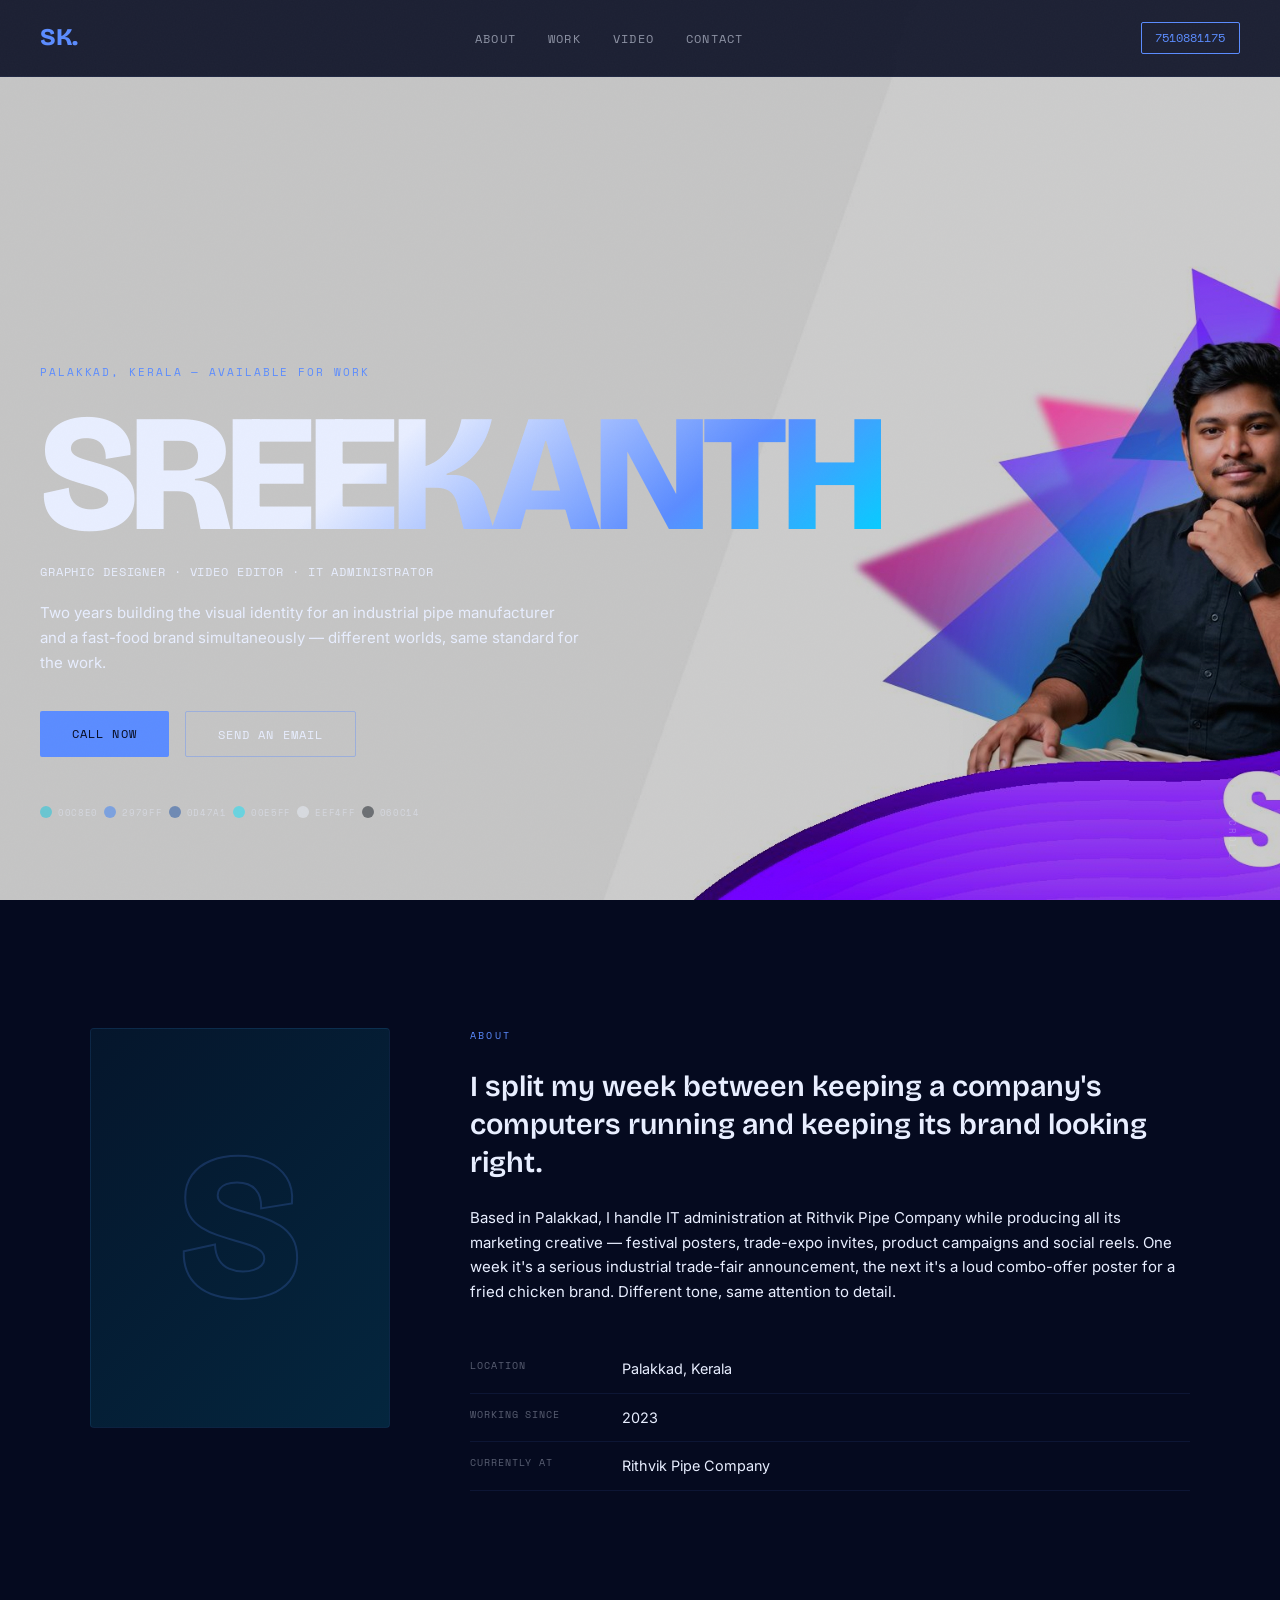
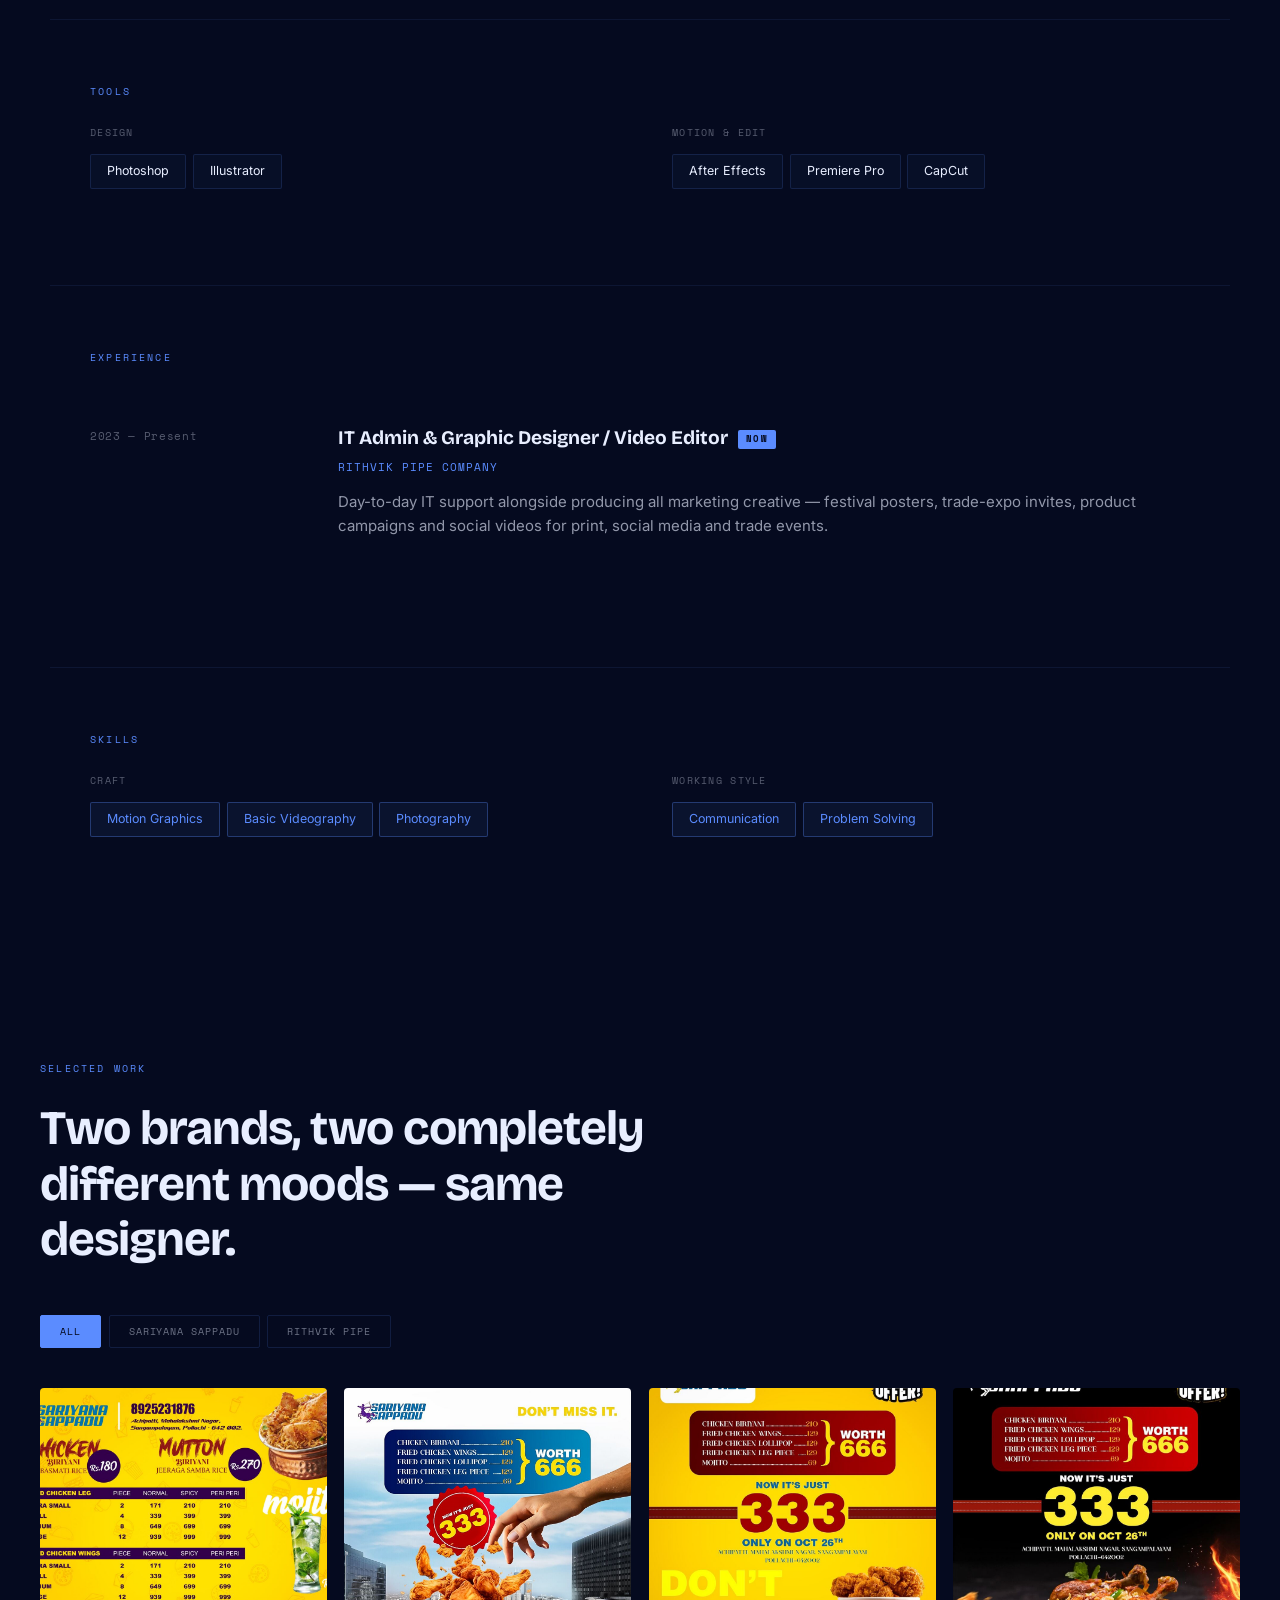
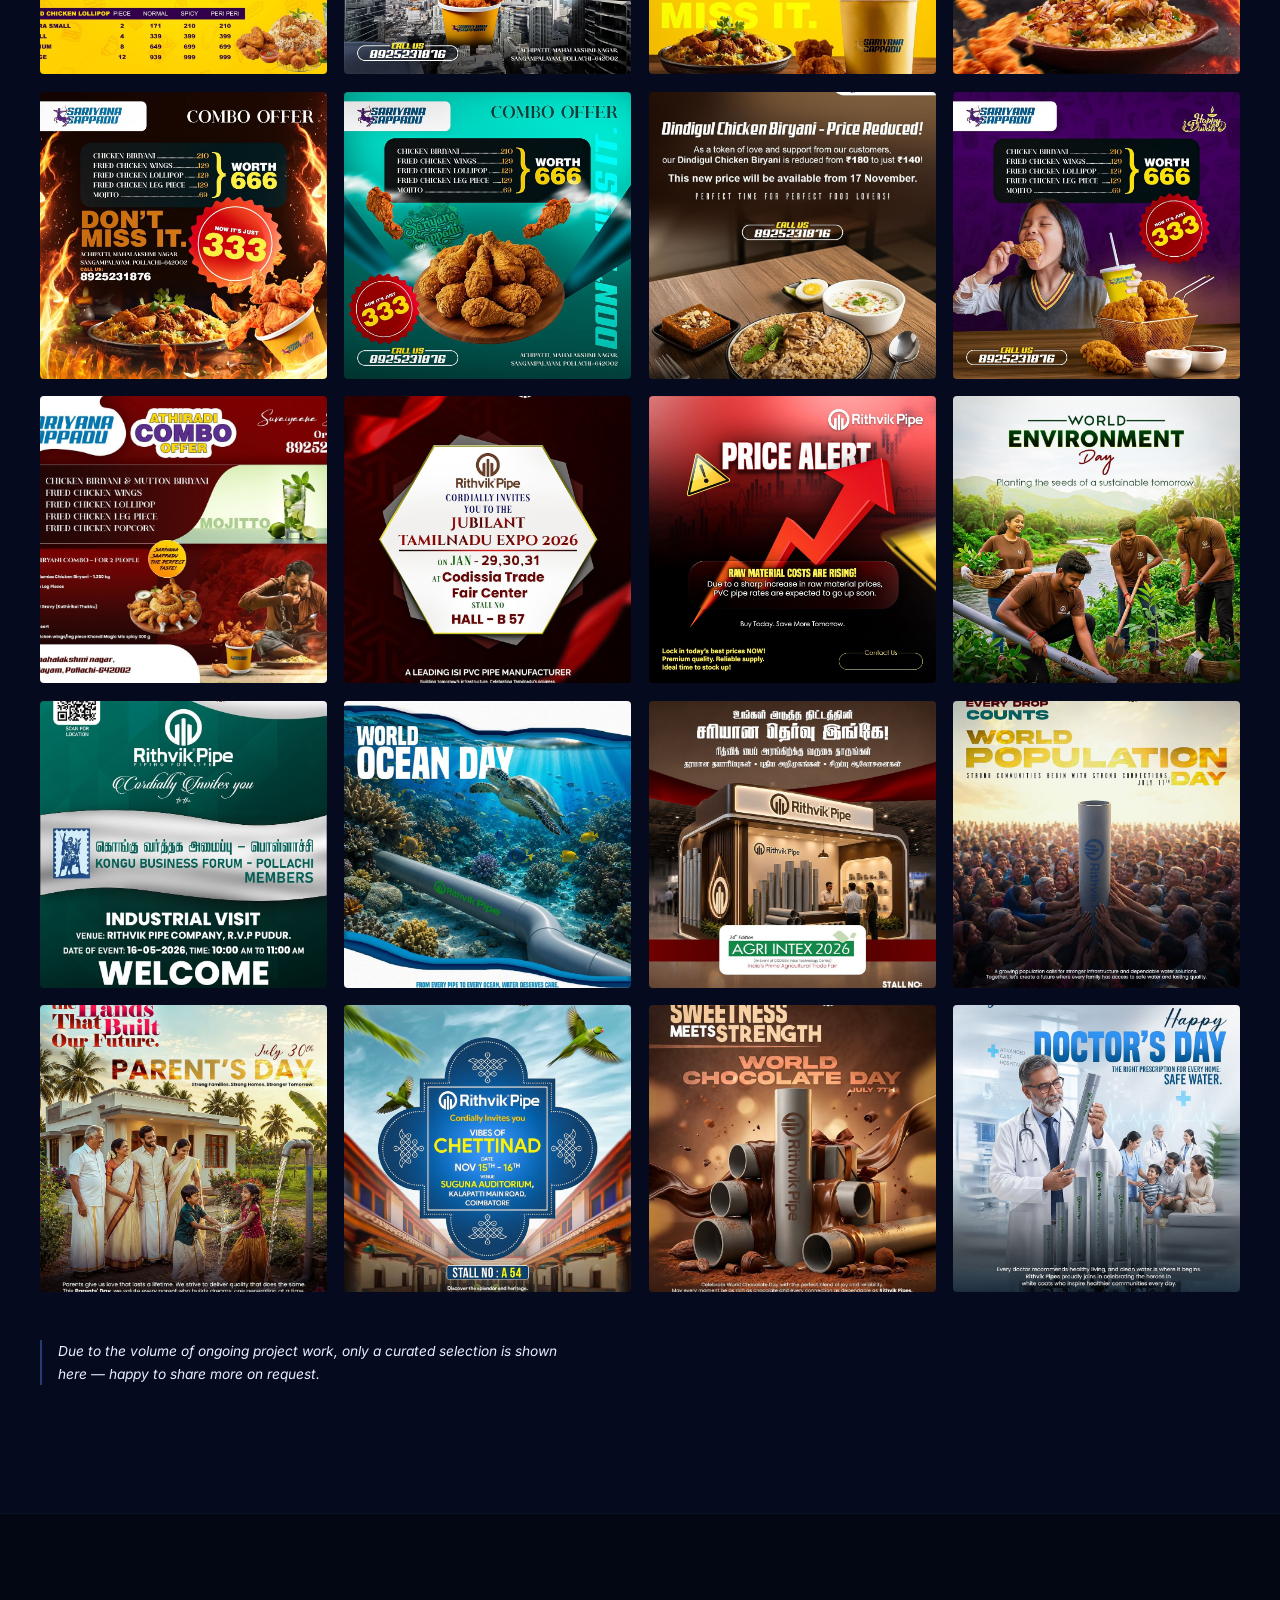
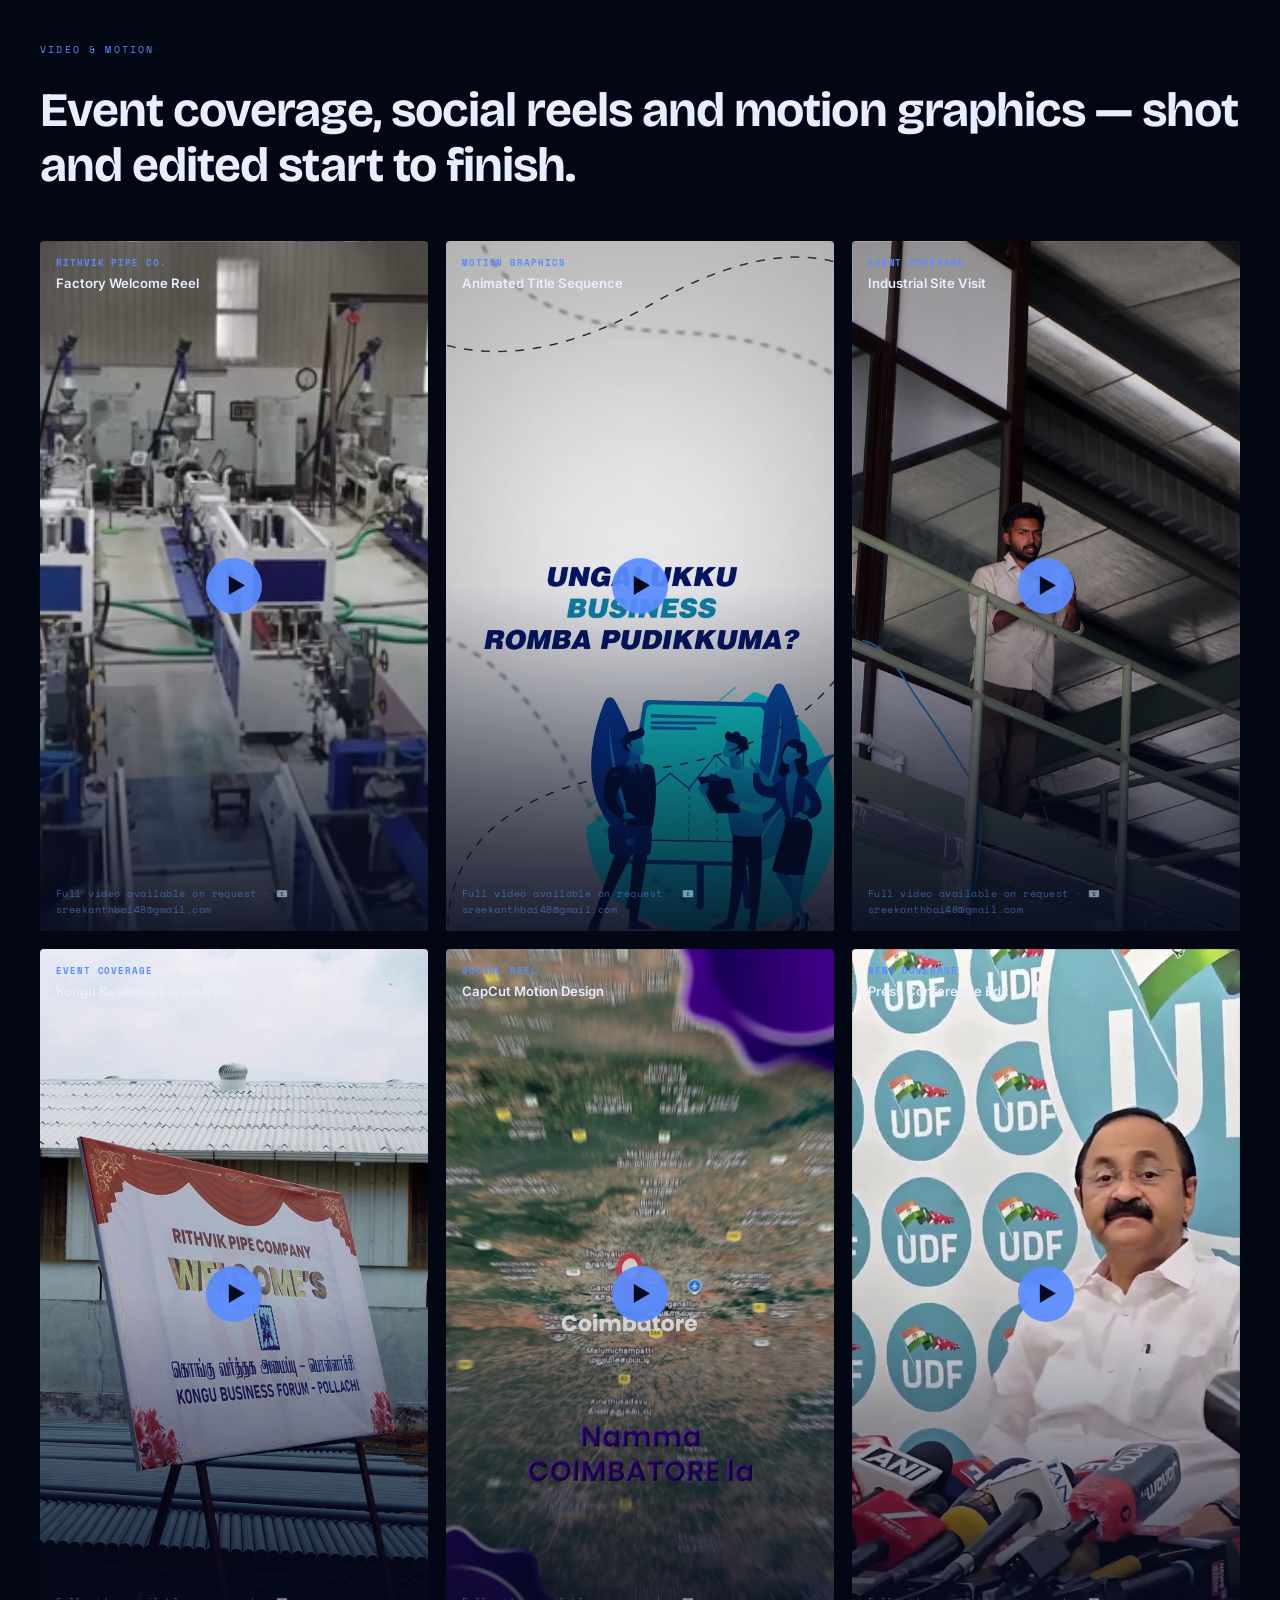
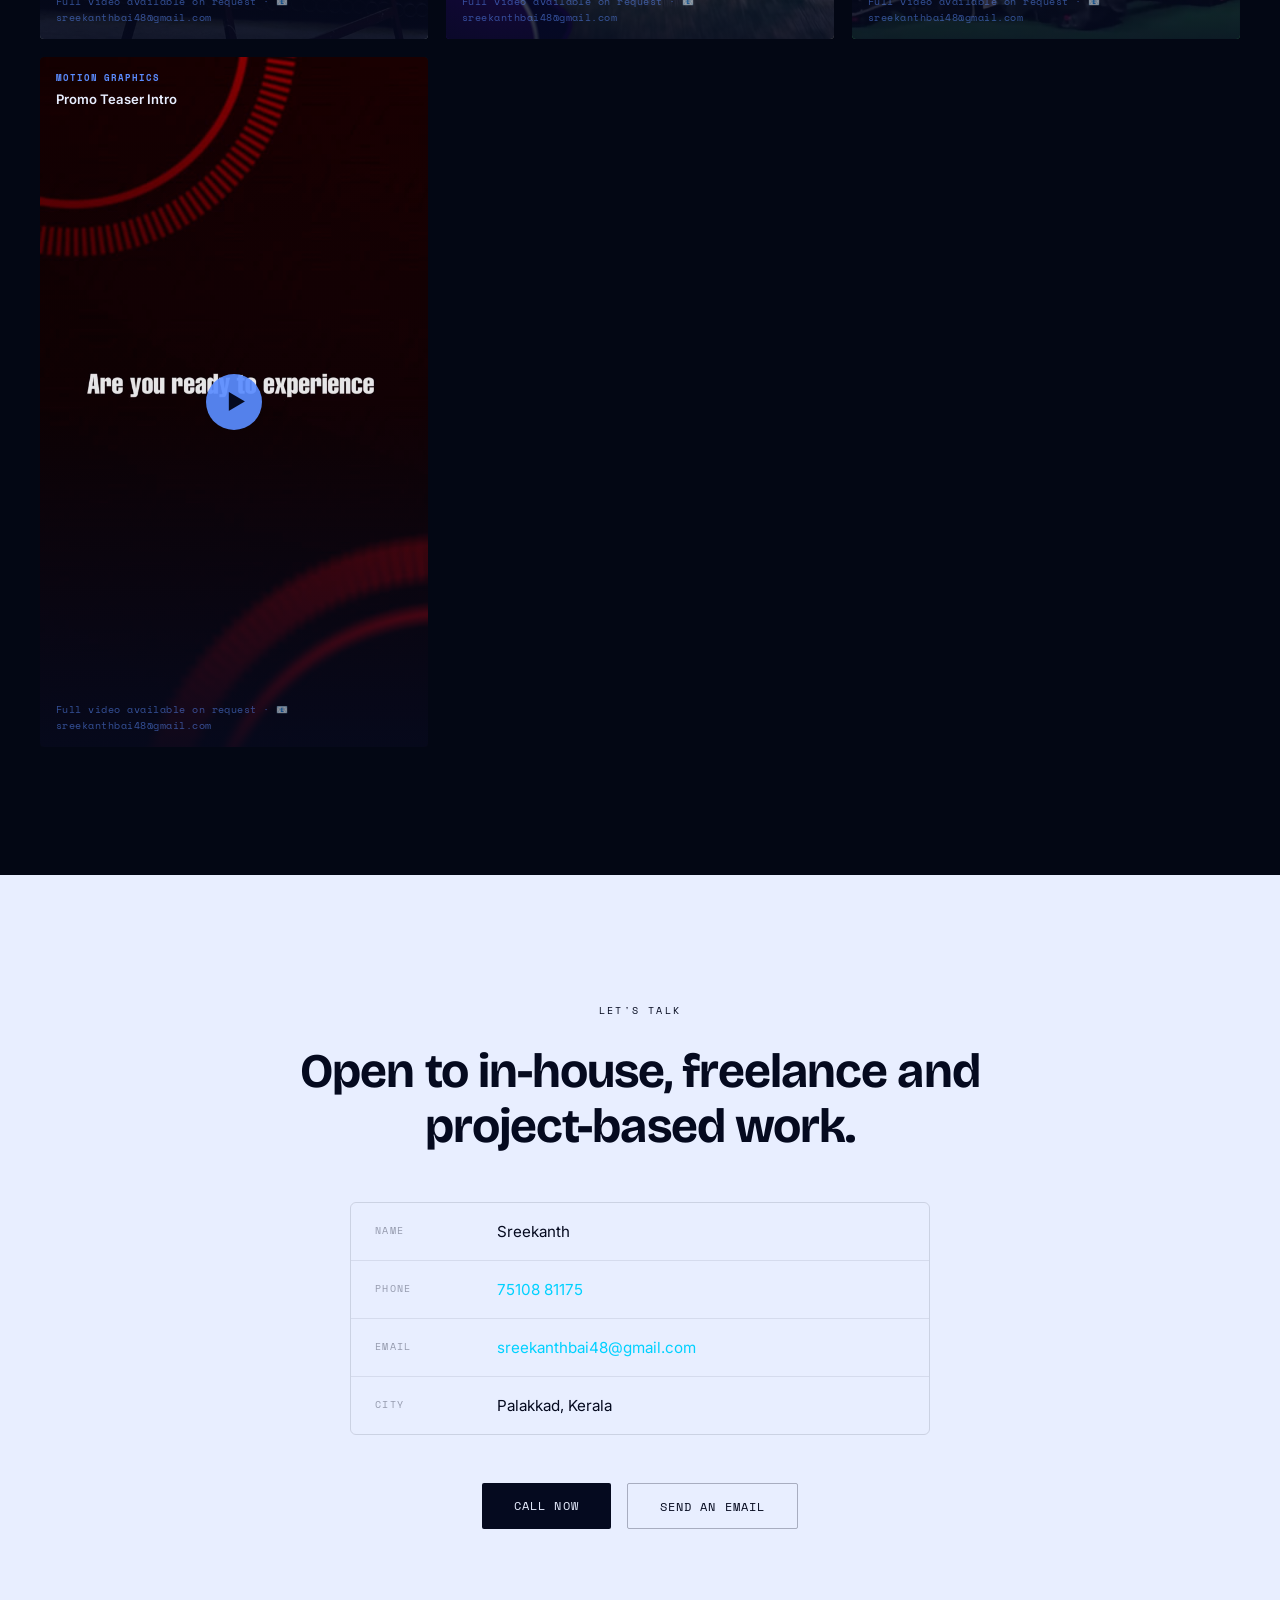
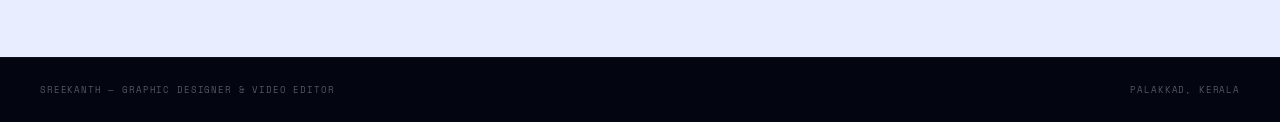
==== commit 2809e45f: "Update portfolio (admin panel) — 2026-10-10 07:01" ====
--- a/index.html
+++ b/index.html
@@ -14,8 +14,8 @@
 <meta name="theme-color" content="#050A1F">
 <link rel="icon" id="pf-icon" href="data:image/svg+xml,%3Csvg%20xmlns%3D&#39;http%3A%2F%2Fwww.w3.org%2F2000%2Fsvg&#39;%20viewBox%3D&#39;0%200%20100%20100&#39;%3E%3Ctext%20y%3D&#39;.9em&#39;%20font-size%3D&#39;90&#39;%3E%F0%9F%8E%A8%3C%2Ftext%3E%3C%2Fsvg%3E">
 <link id="pf-fonts" href="https://fonts.googleapis.com/css2?family=Bricolage+Grotesque:opsz,wght@12..96,400..800&amp;family=Inter:wght@400;500;600&amp;family=Space+Mono:wght@400;700&amp;display=swap" rel="stylesheet">
-<style id="pf-theme">:root{--ink:#050A1F;--paper:#E8EEFF;--accent:#5B8CFF;--fire:#00D1FF;--ink-rgb:5,10,31;--paper-rgb:232,238,255;--accent-rgb:91,140,255;--fire-rgb:0,209,255;--surface:#05162c;--surface2:#04263e;--deep:#030714;--deeper:#030510;--td:'Bricolage Grotesque',sans-serif;--tb:'Inter',sans-serif;--tm:'Space Mono',monospace;--ease:cubic-bezier(.25,.46,.45,.94);--r:2px;--hero-bright:0.05;--tile-ratio:1/1;--vid-ratio:9/16;}</style>
-<script id="pf-data" type="application/json">{"version":1,"site":{"title":"Sreekanth — Graphic Designer & Video Editor","description":"Graphic Designer, Video Editor & IT Admin based in Palakkad, Kerala.","logoMark":"SK.","favicon":"🎨","faviconImage":"","navPhone":"7510881175","navPhoneShow":true},"profile":{"currentCompany":"Rithvik Pipe Company"},"theme":{"ink":"#050A1F","paper":"#E8EEFF","accent":"#5B8CFF","fire":"#00D1FF","fontDisplay":"Bricolage Grotesque","fontBody":"Inter","fontMono":"Space Mono","grain":true,"radius":2,"heroBrightness":5},"sections":[{"id":"hero","visible":true,"nav":""},{"id":"about","visible":true,"nav":"About"},{"id":"tools","visible":true,"nav":""},{"id":"experience","visible":true,"nav":""},{"id":"skills","visible":true,"nav":""},{"id":"work","visible":true,"nav":"Work"},{"id":"video","visible":true,"nav":"Video"},{"id":"contact","visible":true,"nav":"Contact"}],"hero":{"eyebrow":"Palakkad, Kerala — Available for work","name":"SREEKANTH","role":"Graphic Designer · Video Editor · IT Administrator","sub":"Two years building the visual identity for an industrial pipe manufacturer and a fast-food brand simultaneously — different worlds, same standard for the work.","image":"images/hero.jpg","buttons":[{"label":"Call now","type":"phone","value":"7510881175","style":"solid"},{"label":"Send an email","type":"email","value":"sreekanthbai48@gmail.com","style":"ghost"}],"showSwatches":true,"swatches":["#00C8E0","#2979FF","#0D47A1","#00E5FF","#EEF4FF","#060C14"]},"about":{"label":"About","monogram":"S","photo":"","lead":"I split my week between keeping a company's computers running and keeping its brand looking right.","body":"Based in Palakkad, I handle IT administration at Rithvik Pipe Company while producing all its marketing creative — festival posters, trade-expo invites, product campaigns and social reels. One week it's a serious industrial trade-fair announcement, the next it's a loud combo-offer poster for a fried chicken brand. Different tone, same attention to detail.","meta":[{"label":"Location","value":"Palakkad, Kerala"},{"label":"Working since","value":"2023"},{"label":"Currently at","value":"","auto":"currentCompany"}]},"tools":{"label":"Tools","groups":[{"label":"Design","chips":["Photoshop","Illustrator"]},{"label":"Motion & Edit","chips":["After Effects","Premiere Pro","CapCut"]}]},"experience":{"label":"Experience","items":[{"dates":"2023 — Present","title":"IT Admin & Graphic Designer / Video Editor","company":"Rithvik Pipe Company","current":true,"text":"Day-to-day IT support alongside producing all marketing creative — festival posters, trade-expo invites, product campaigns and social videos for print, social media and trade events."}]},"skills":{"label":"Skills","groups":[{"label":"Craft","chips":["Motion Graphics","Basic Videography","Photography"]},{"label":"Working style","chips":["Communication","Problem Solving"]}]},"work":{"label":"Selected work","title":"Two brands, two completely different moods — same designer.","allLabel":"All","shape":"square","showDates":false,"note":"Due to the volume of ongoing project work, only a curated selection is shown here — happy to share more on request.","categories":[{"id":"sariyana","name":"Sariyana Sappadu"},{"id":"rithvik","name":"Rithvik Pipe"}],"items":[{"img":"images/work-01.jpg","title":"Full Menu Design","cat":"sariyana","date":""},{"img":"images/work-02.jpg","title":"Combo Offer – City Theme","cat":"sariyana","date":""},{"img":"images/work-03.jpg","title":"Combo Offer – Bright Theme","cat":"sariyana","date":""},{"img":"images/work-04.jpg","title":"Combo Offer – Fire Theme","cat":"sariyana","date":""},{"img":"images/work-05.jpg","title":"Combo Offer – Dark Variant","cat":"sariyana","date":""},{"img":"images/work-06.jpg","title":"Combo Offer – Teal Theme","cat":"sariyana","date":""},{"img":"images/work-07.jpg","title":"Price Update Campaign","cat":"sariyana","date":""},{"img":"images/work-08.jpg","title":"Festive Campaign – Diwali","cat":"sariyana","date":""},{"img":"images/work-09.jpg","title":"Premium Combo Campaign","cat":"sariyana","date":""},{"img":"images/work-10.jpg","title":"Trade Expo Invite","cat":"rithvik","date":""},{"img":"images/work-11.jpg","title":"Price Alert Creative","cat":"rithvik","date":""},{"img":"images/work-12.jpg","title":"World Ocean Day","cat":"rithvik","date":""},{"img":"images/work-13.jpg","title":"World Environment Day","cat":"rithvik","date":""},{"img":"images/work-14.jpg","title":"Industrial Visit Invite","cat":"rithvik","date":""},{"img":"images/work-15.jpg","title":"World Population Day","cat":"rithvik","date":""},{"img":"images/work-16.jpg","title":"Parent's Day Campaign","cat":"rithvik","date":""},{"img":"images/work-17.jpg","title":"World Chocolate Day","cat":"rithvik","date":""},{"img":"images/work-18.jpg","title":"Doctor's Day Campaign","cat":"rithvik","date":""},{"img":"images/work-19.jpg","title":"Agri Intex Trade Fair Ad","cat":"rithvik","date":""},{"img":"images/work-20.jpg","title":"Vibes of Chettinad Invite","cat":"rithvik","date":""}]},"video":{"label":"Video & motion","title":"Event coverage, social reels and motion graphics — shot and edited start to finish.","shape":"9/16","items":[{"thumb":"images/video-01.jpg","brand":"Rithvik Pipe Co.","title":"Factory Welcome Reel","note":"Full video available on request · 📧 sreekanthbai48@gmail.com","url":""},{"thumb":"images/video-02.jpg","brand":"Motion Graphics","title":"Animated Title Sequence","note":"Full video available on request · 📧 sreekanthbai48@gmail.com","url":""},{"thumb":"images/video-03.jpg","brand":"Event Coverage","title":"Industrial Site Visit","note":"Full video available on request · 📧 sreekanthbai48@gmail.com","url":""},{"thumb":"images/video-04.jpg","brand":"Event Coverage","title":"Kongu Business Forum Visit","note":"Full video available on request · 📧 sreekanthbai48@gmail.com","url":""},{"thumb":"images/video-05.jpg","brand":"Social Reel","title":"CapCut Motion Design","note":"Full video available on request · 📧 sreekanthbai48@gmail.com","url":""},{"thumb":"images/video-06.jpg","brand":"News Coverage","title":"Press Conference Edit","note":"Full video available on request · 📧 sreekanthbai48@gmail.com","url":""},{"thumb":"images/video-07.jpg","brand":"Motion Graphics","title":"Promo Teaser Intro","note":"Full video available on request · 📧 sreekanthbai48@gmail.com","url":""}]},"contact":{"label":"Let's talk","title":"Open to in-house, freelance and project-based work.","rows":[{"label":"Name","value":"Sreekanth","type":"text"},{"label":"Phone","value":"75108 81175","type":"phone"},{"label":"Email","value":"sreekanthbai48@gmail.com","type":"email"},{"label":"City","value":"Palakkad, Kerala","type":"text"}],"buttons":[{"label":"Call now","type":"phone","value":"7510881175","style":"solid"},{"label":"Send an email","type":"email","value":"sreekanthbai48@gmail.com","style":"ghost"}]},"footer":{"left":"Sreekanth — Graphic Designer & Video Editor","right":"Palakkad, Kerala"}}</script>
+<style id="pf-theme">:root{--ink:#050A1F;--paper:#E8EEFF;--accent:#5B8CFF;--fire:#00D1FF;--ink-rgb:5,10,31;--paper-rgb:232,238,255;--accent-rgb:91,140,255;--fire-rgb:0,209,255;--surface:#05162c;--surface2:#04263e;--deep:#030714;--deeper:#030510;--td:'Bricolage Grotesque',sans-serif;--tb:'Inter',sans-serif;--tm:'Space Mono',monospace;--ease:cubic-bezier(.25,.46,.45,.94);--r:2px;--hero-bright:0.8;--tile-ratio:1/1;--vid-ratio:9/16;}</style>
+<script id="pf-data" type="application/json">{"version":1,"site":{"title":"Sreekanth — Graphic Designer & Video Editor","description":"Graphic Designer, Video Editor & IT Admin based in Palakkad, Kerala.","logoMark":"SK.","favicon":"🎨","faviconImage":"","navPhone":"7510881175","navPhoneShow":true},"profile":{"currentCompany":"Rithvik Pipe Company"},"theme":{"ink":"#050A1F","paper":"#E8EEFF","accent":"#5B8CFF","fire":"#00D1FF","fontDisplay":"Bricolage Grotesque","fontBody":"Inter","fontMono":"Space Mono","grain":true,"radius":2,"heroBrightness":80},"sections":[{"id":"hero","visible":true,"nav":""},{"id":"about","visible":true,"nav":"About"},{"id":"tools","visible":true,"nav":""},{"id":"experience","visible":true,"nav":""},{"id":"skills","visible":true,"nav":""},{"id":"work","visible":true,"nav":"Work"},{"id":"video","visible":true,"nav":"Video"},{"id":"contact","visible":true,"nav":"Contact"}],"hero":{"eyebrow":"Palakkad, Kerala — Available for work","name":"SREEKANTH","role":"Graphic Designer · Video Editor · IT Administrator","sub":"Two years building the visual identity for an industrial pipe manufacturer and a fast-food brand simultaneously — different worlds, same standard for the work.","image":"images/uploads/20261010-l7cd-web-banner.jpg","buttons":[{"label":"Call now","type":"phone","value":"7510881175","style":"solid"},{"label":"Send an email","type":"email","value":"sreekanthbai48@gmail.com","style":"ghost"}],"showSwatches":true,"swatches":["#00C8E0","#2979FF","#0D47A1","#00E5FF","#EEF4FF","#060C14"]},"about":{"label":"About","monogram":"S","photo":"","lead":"I split my week between keeping a company's computers running and keeping its brand looking right.","body":"Based in Palakkad, I handle IT administration at Rithvik Pipe Company while producing all its marketing creative — festival posters, trade-expo invites, product campaigns and social reels. One week it's a serious industrial trade-fair announcement, the next it's a loud combo-offer poster for a fried chicken brand. Different tone, same attention to detail.","meta":[{"label":"Location","value":"Palakkad, Kerala"},{"label":"Working since","value":"2023"},{"label":"Currently at","value":"","auto":"currentCompany"}]},"tools":{"label":"Tools","groups":[{"label":"Design","chips":["Photoshop","Illustrator"]},{"label":"Motion & Edit","chips":["After Effects","Premiere Pro","CapCut"]}]},"experience":{"label":"Experience","items":[{"dates":"2023 — Present","title":"IT Admin & Graphic Designer / Video Editor","company":"Rithvik Pipe Company","current":true,"text":"Day-to-day IT support alongside producing all marketing creative — festival posters, trade-expo invites, product campaigns and social videos for print, social media and trade events."}]},"skills":{"label":"Skills","groups":[{"label":"Craft","chips":["Motion Graphics","Basic Videography","Photography"]},{"label":"Working style","chips":["Communication","Problem Solving"]}]},"work":{"label":"Selected work","title":"Two brands, two completely different moods — same designer.","allLabel":"All","shape":"square","showDates":false,"note":"Due to the volume of ongoing project work, only a curated selection is shown here — happy to share more on request.","categories":[{"id":"sariyana","name":"Sariyana Sappadu"},{"id":"rithvik","name":"Rithvik Pipe"}],"items":[{"img":"images/work-01.jpg","title":"Full Menu Design","cat":"sariyana","date":""},{"img":"images/work-02.jpg","title":"Combo Offer – City Theme","cat":"sariyana","date":""},{"img":"images/work-03.jpg","title":"Combo Offer – Bright Theme","cat":"sariyana","date":""},{"img":"images/work-04.jpg","title":"Combo Offer – Fire Theme","cat":"sariyana","date":""},{"img":"images/work-05.jpg","title":"Combo Offer – Dark Variant","cat":"sariyana","date":""},{"img":"images/work-06.jpg","title":"Combo Offer – Teal Theme","cat":"sariyana","date":""},{"img":"images/work-07.jpg","title":"Price Update Campaign","cat":"sariyana","date":""},{"img":"images/work-08.jpg","title":"Festive Campaign – Diwali","cat":"sariyana","date":""},{"img":"images/work-09.jpg","title":"Premium Combo Campaign","cat":"sariyana","date":""},{"img":"images/work-10.jpg","title":"Trade Expo Invite","cat":"rithvik","date":""},{"img":"images/work-11.jpg","title":"Price Alert Creative","cat":"rithvik","date":""},{"img":"images/work-12.jpg","title":"World Ocean Day","cat":"rithvik","date":""},{"img":"images/work-13.jpg","title":"World Environment Day","cat":"rithvik","date":""},{"img":"images/work-14.jpg","title":"Industrial Visit Invite","cat":"rithvik","date":""},{"img":"images/work-15.jpg","title":"World Population Day","cat":"rithvik","date":""},{"img":"images/work-16.jpg","title":"Parent's Day Campaign","cat":"rithvik","date":""},{"img":"images/work-17.jpg","title":"World Chocolate Day","cat":"rithvik","date":""},{"img":"images/work-18.jpg","title":"Doctor's Day Campaign","cat":"rithvik","date":""},{"img":"images/work-19.jpg","title":"Agri Intex Trade Fair Ad","cat":"rithvik","date":""},{"img":"images/work-20.jpg","title":"Vibes of Chettinad Invite","cat":"rithvik","date":""}]},"video":{"label":"Video & motion","title":"Event coverage, social reels and motion graphics — shot and edited start to finish.","shape":"9/16","items":[{"thumb":"images/video-01.jpg","brand":"Rithvik Pipe Co.","title":"Factory Welcome Reel","note":"Full video available on request · 📧 sreekanthbai48@gmail.com","url":""},{"thumb":"images/video-02.jpg","brand":"Motion Graphics","title":"Animated Title Sequence","note":"Full video available on request · 📧 sreekanthbai48@gmail.com","url":""},{"thumb":"images/video-03.jpg","brand":"Event Coverage","title":"Industrial Site Visit","note":"Full video available on request · 📧 sreekanthbai48@gmail.com","url":""},{"thumb":"images/video-04.jpg","brand":"Event Coverage","title":"Kongu Business Forum Visit","note":"Full video available on request · 📧 sreekanthbai48@gmail.com","url":""},{"thumb":"images/video-05.jpg","brand":"Social Reel","title":"CapCut Motion Design","note":"Full video available on request · 📧 sreekanthbai48@gmail.com","url":""},{"thumb":"images/video-06.jpg","brand":"News Coverage","title":"Press Conference Edit","note":"Full video available on request · 📧 sreekanthbai48@gmail.com","url":""},{"thumb":"images/video-07.jpg","brand":"Motion Graphics","title":"Promo Teaser Intro","note":"Full video available on request · 📧 sreekanthbai48@gmail.com","url":""}]},"contact":{"label":"Let's talk","title":"Open to in-house, freelance and project-based work.","rows":[{"label":"Name","value":"Sreekanth","type":"text"},{"label":"Phone","value":"75108 81175","type":"phone"},{"label":"Email","value":"sreekanthbai48@gmail.com","type":"email"},{"label":"City","value":"Palakkad, Kerala","type":"text"}],"buttons":[{"label":"Call now","type":"phone","value":"7510881175","style":"solid"},{"label":"Send an email","type":"email","value":"sreekanthbai48@gmail.com","style":"ghost"}]},"footer":{"left":"Sreekanth — Graphic Designer & Video Editor","right":"Palakkad, Kerala"}}</script>
 <!--SITE_HEAD_END-->
 <link rel="stylesheet" href="assets/style.css">
 </head>
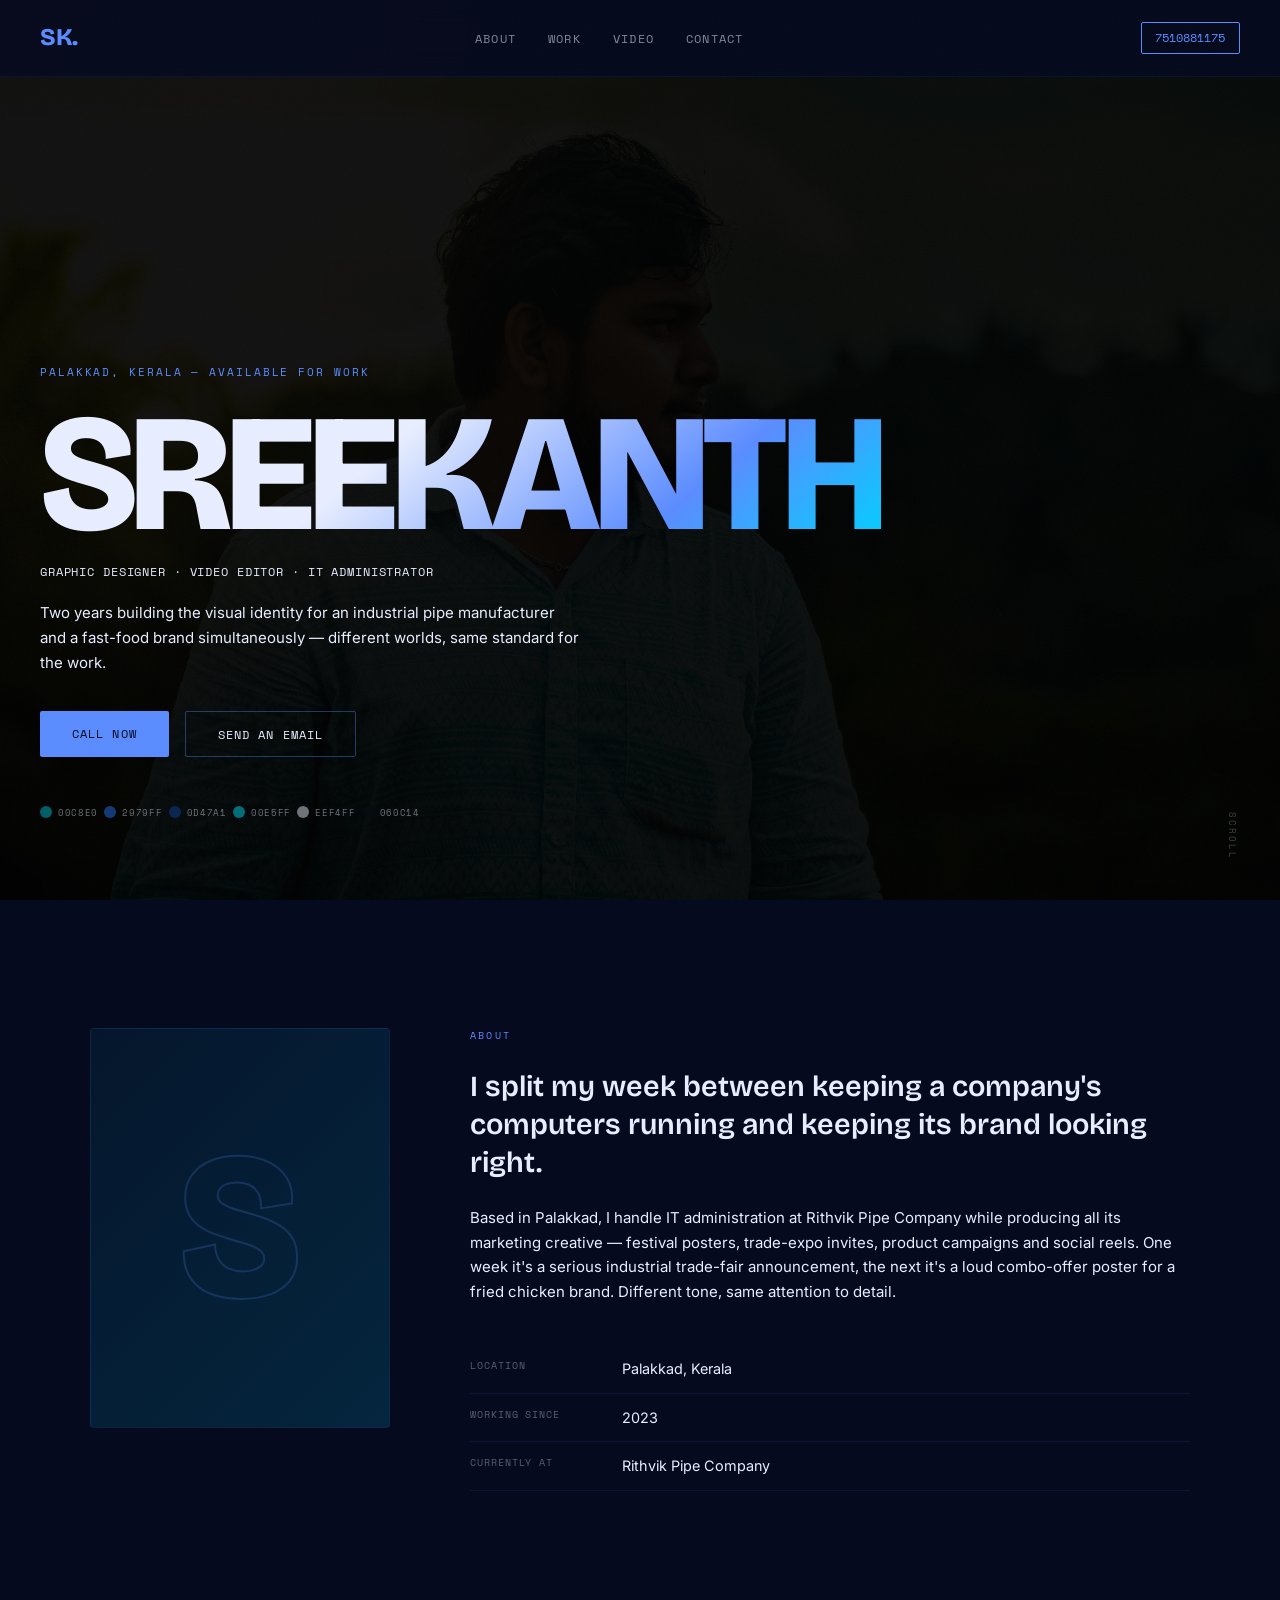
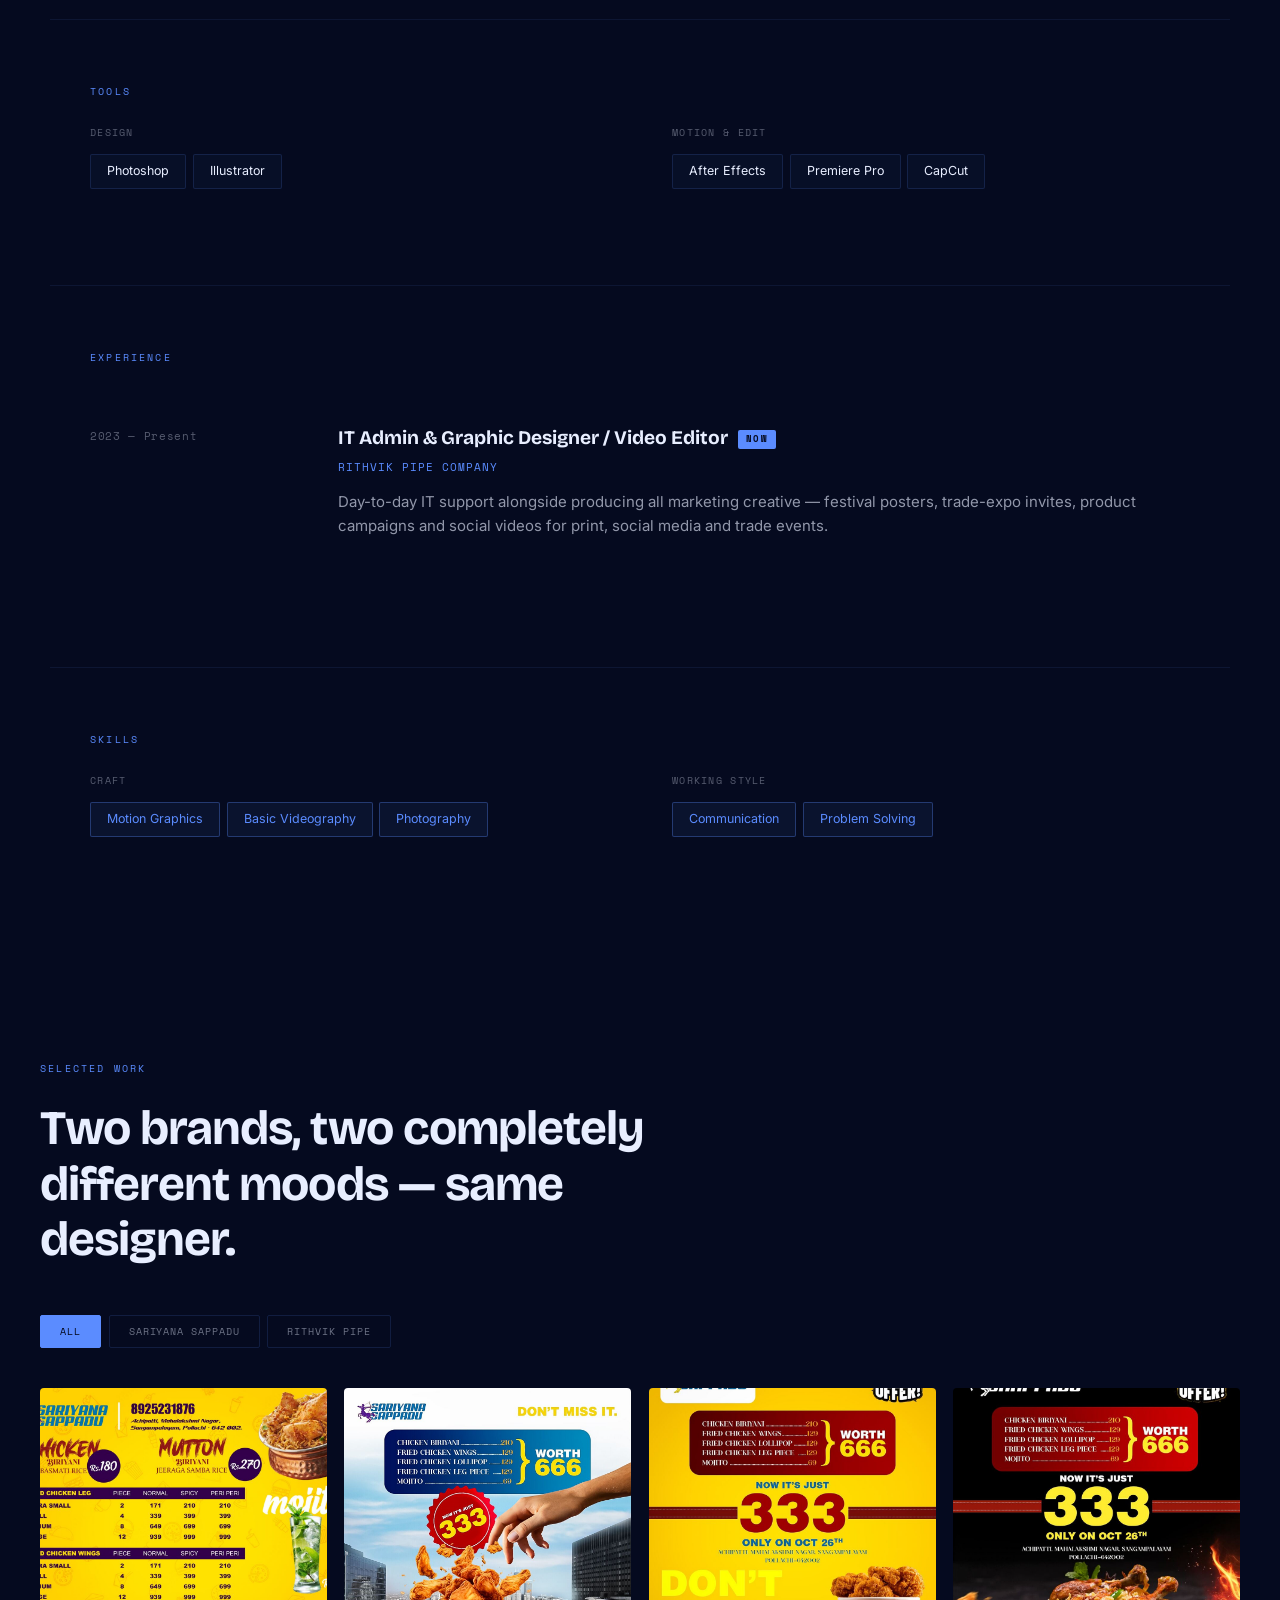
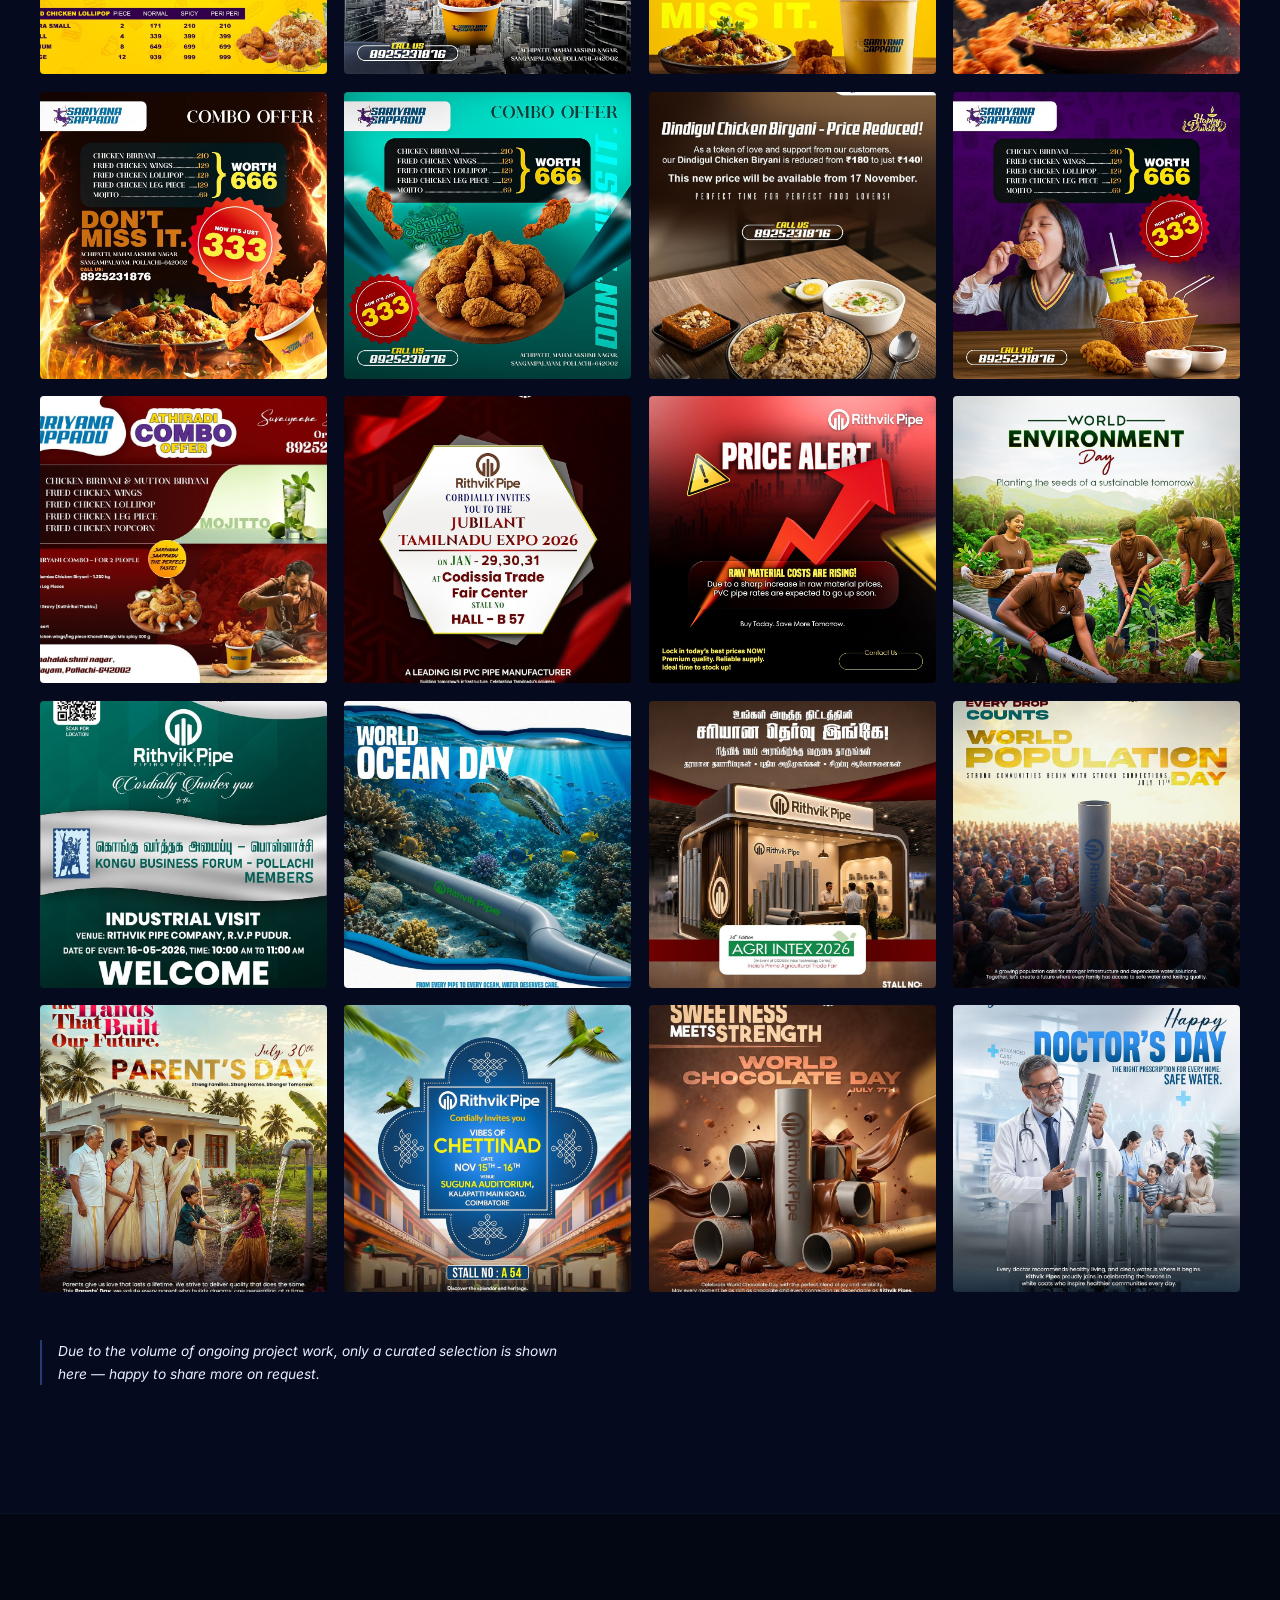
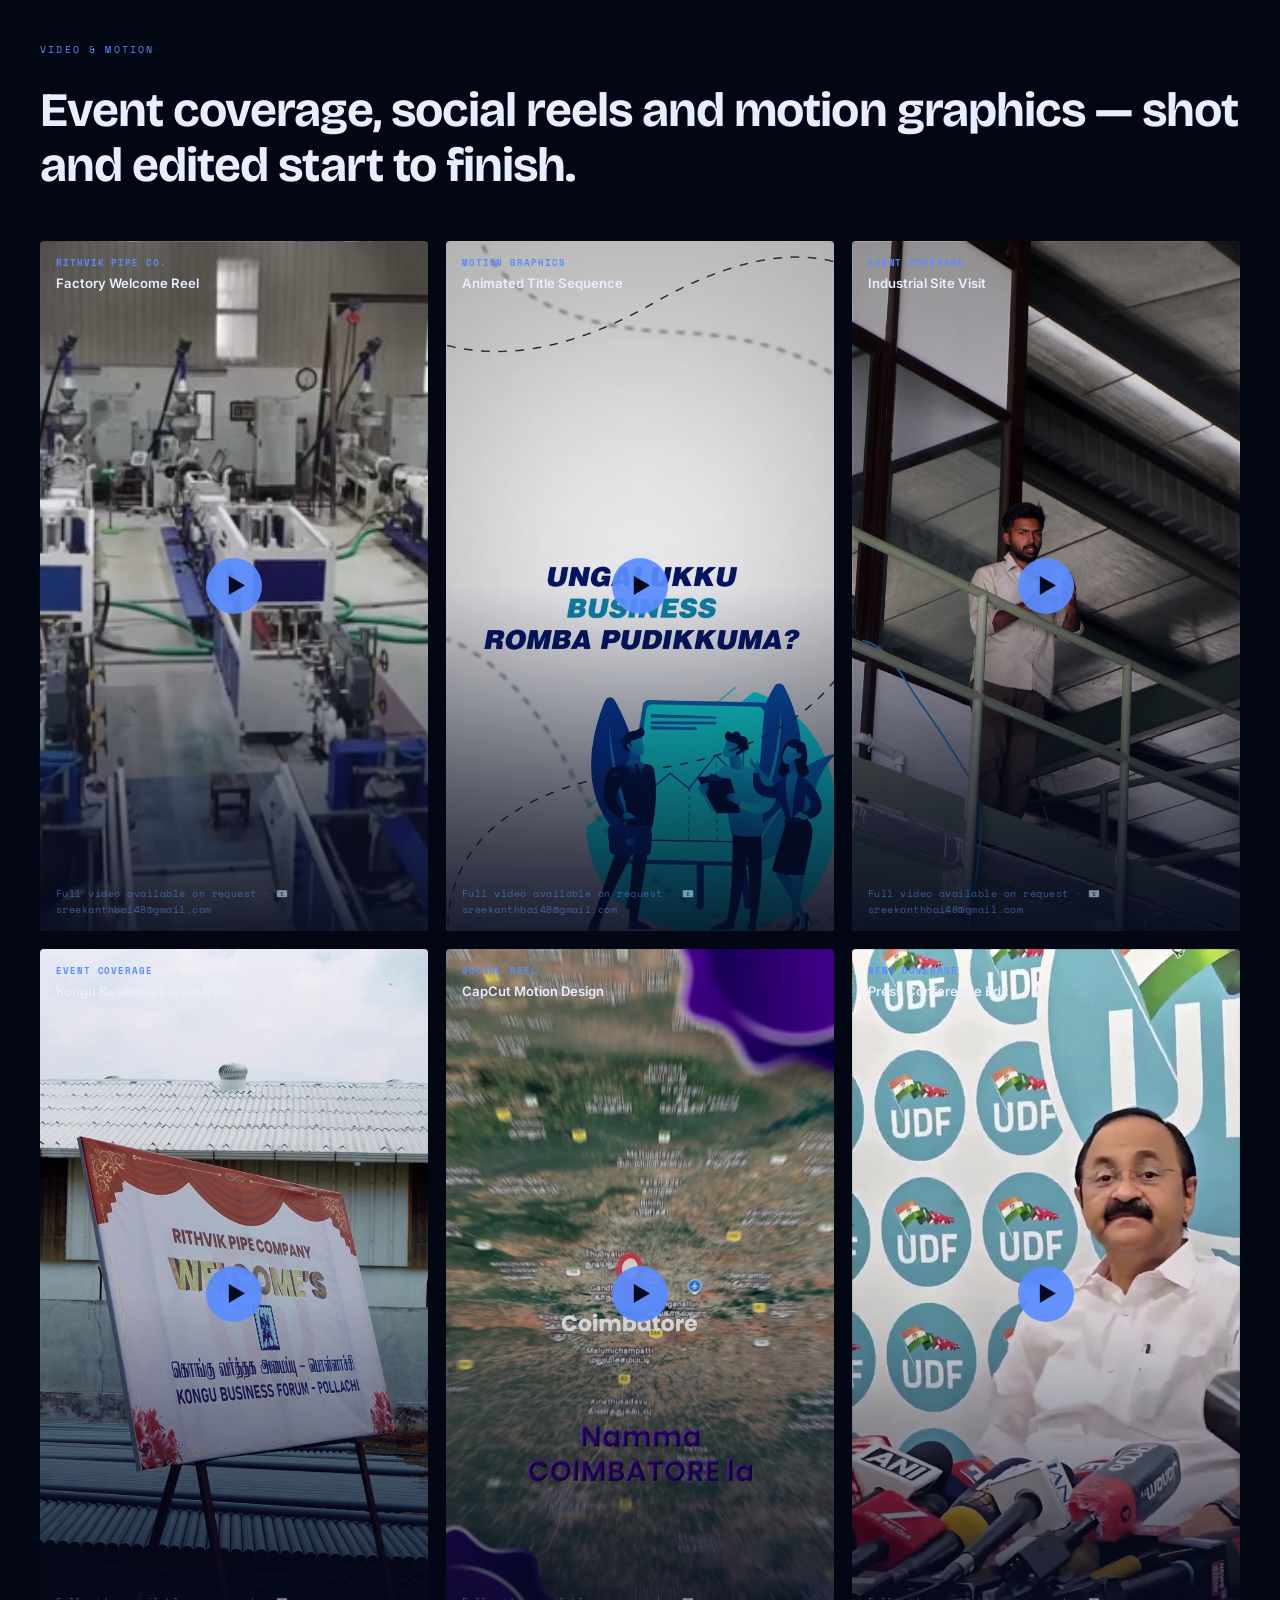
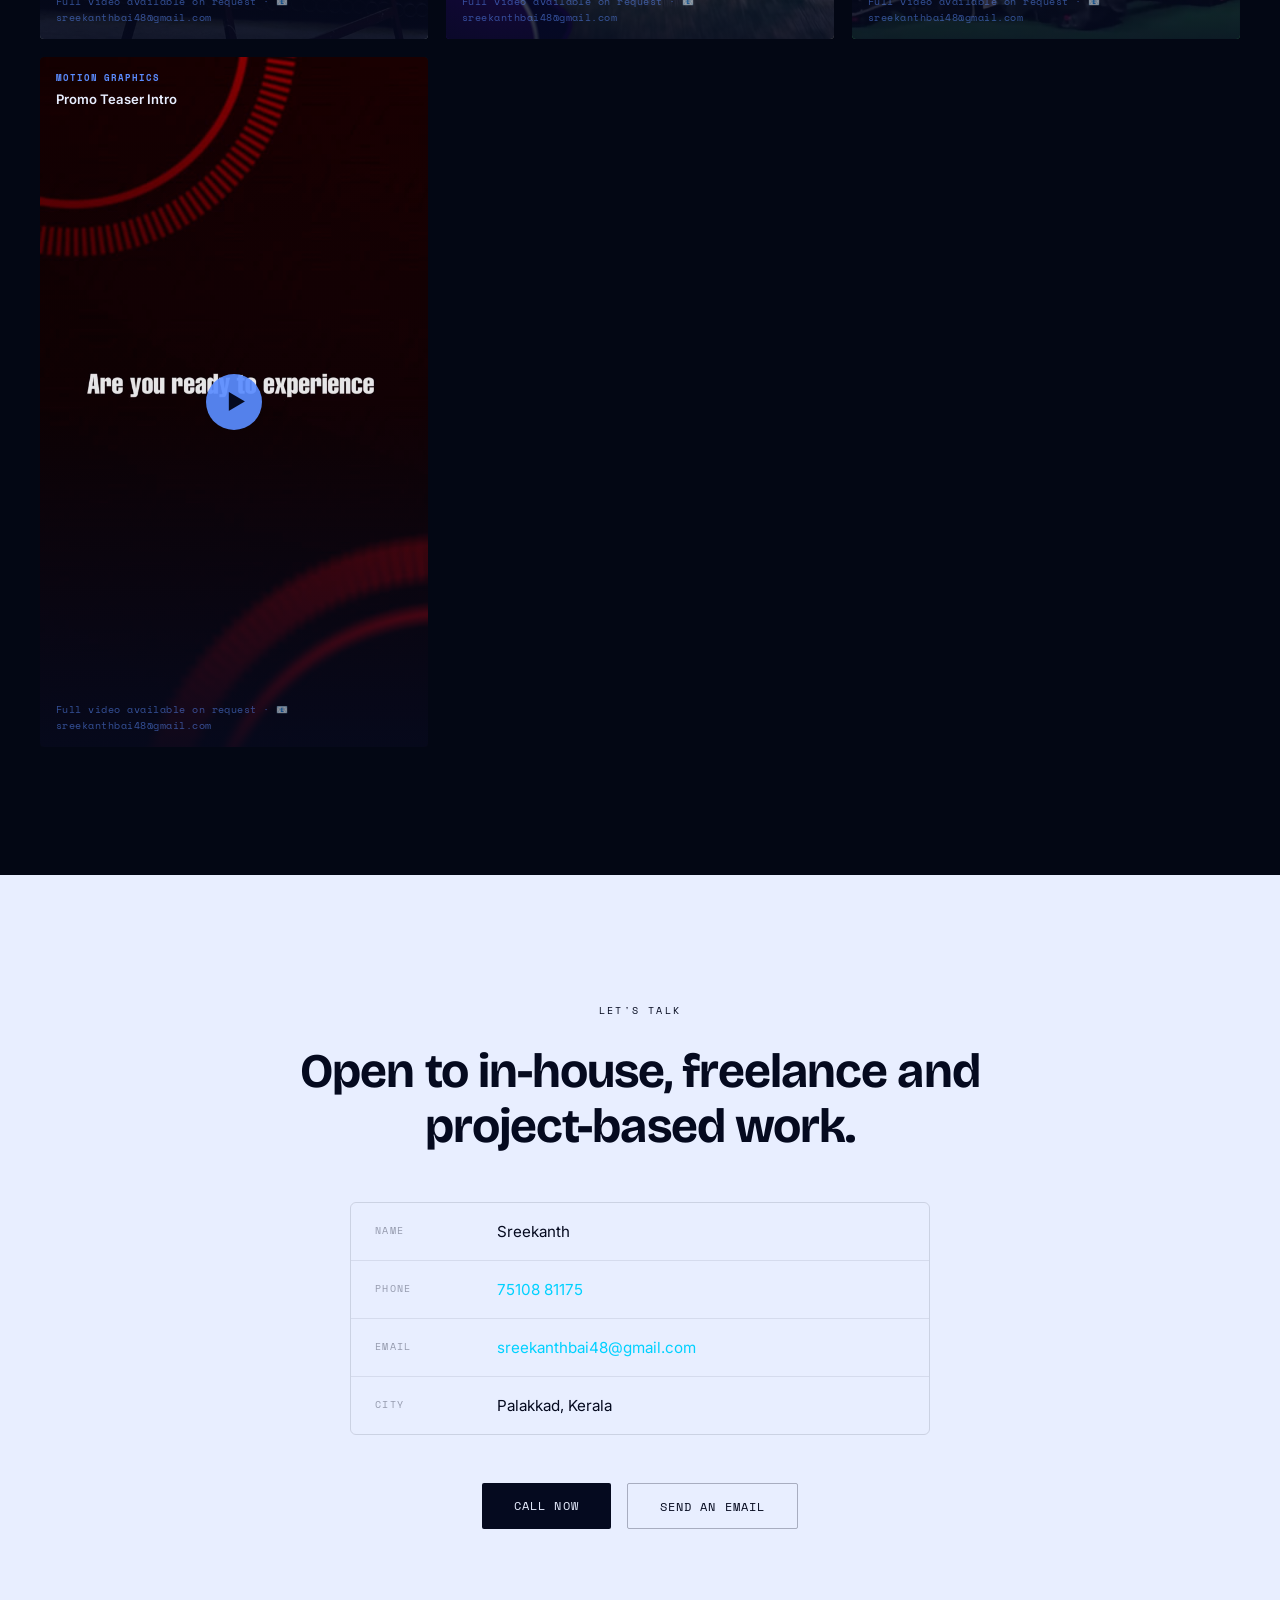
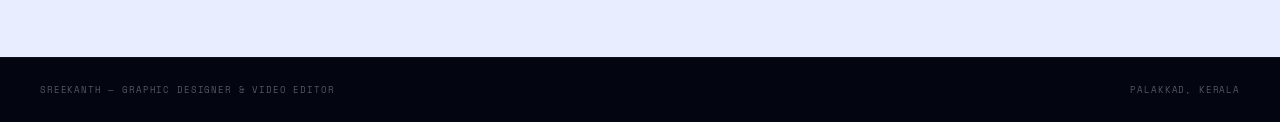
==== commit d2b56fee: "Update portfolio (admin panel) — 2026-10-10 11:24" ====
--- a/index.html
+++ b/index.html
@@ -14,8 +14,8 @@
 <meta name="theme-color" content="#050A1F">
 <link rel="icon" id="pf-icon" href="data:image/svg+xml,%3Csvg%20xmlns%3D&#39;http%3A%2F%2Fwww.w3.org%2F2000%2Fsvg&#39;%20viewBox%3D&#39;0%200%20100%20100&#39;%3E%3Ctext%20y%3D&#39;.9em&#39;%20font-size%3D&#39;90&#39;%3E%F0%9F%8E%A8%3C%2Ftext%3E%3C%2Fsvg%3E">
 <link id="pf-fonts" href="https://fonts.googleapis.com/css2?family=Bricolage+Grotesque:opsz,wght@12..96,400..800&amp;family=Inter:wght@400;500;600&amp;family=Space+Mono:wght@400;700&amp;display=swap" rel="stylesheet">
-<style id="pf-theme">:root{--ink:#050A1F;--paper:#E8EEFF;--accent:#5B8CFF;--fire:#00D1FF;--ink-rgb:5,10,31;--paper-rgb:232,238,255;--accent-rgb:91,140,255;--fire-rgb:0,209,255;--surface:#05162c;--surface2:#04263e;--deep:#030714;--deeper:#030510;--td:'Bricolage Grotesque',sans-serif;--tb:'Inter',sans-serif;--tm:'Space Mono',monospace;--ease:cubic-bezier(.25,.46,.45,.94);--r:2px;--hero-bright:0.8;--tile-ratio:1/1;--vid-ratio:9/16;}</style>
-<script id="pf-data" type="application/json">{"version":1,"site":{"title":"Sreekanth — Graphic Designer & Video Editor","description":"Graphic Designer, Video Editor & IT Admin based in Palakkad, Kerala.","logoMark":"SK.","favicon":"🎨","faviconImage":"","navPhone":"7510881175","navPhoneShow":true},"profile":{"currentCompany":"Rithvik Pipe Company"},"theme":{"ink":"#050A1F","paper":"#E8EEFF","accent":"#5B8CFF","fire":"#00D1FF","fontDisplay":"Bricolage Grotesque","fontBody":"Inter","fontMono":"Space Mono","grain":true,"radius":2,"heroBrightness":80},"sections":[{"id":"hero","visible":true,"nav":""},{"id":"about","visible":true,"nav":"About"},{"id":"tools","visible":true,"nav":""},{"id":"experience","visible":true,"nav":""},{"id":"skills","visible":true,"nav":""},{"id":"work","visible":true,"nav":"Work"},{"id":"video","visible":true,"nav":"Video"},{"id":"contact","visible":true,"nav":"Contact"}],"hero":{"eyebrow":"Palakkad, Kerala — Available for work","name":"SREEKANTH","role":"Graphic Designer · Video Editor · IT Administrator","sub":"Two years building the visual identity for an industrial pipe manufacturer and a fast-food brand simultaneously — different worlds, same standard for the work.","image":"images/uploads/20261010-l7cd-web-banner.jpg","buttons":[{"label":"Call now","type":"phone","value":"7510881175","style":"solid"},{"label":"Send an email","type":"email","value":"sreekanthbai48@gmail.com","style":"ghost"}],"showSwatches":true,"swatches":["#00C8E0","#2979FF","#0D47A1","#00E5FF","#EEF4FF","#060C14"]},"about":{"label":"About","monogram":"S","photo":"","lead":"I split my week between keeping a company's computers running and keeping its brand looking right.","body":"Based in Palakkad, I handle IT administration at Rithvik Pipe Company while producing all its marketing creative — festival posters, trade-expo invites, product campaigns and social reels. One week it's a serious industrial trade-fair announcement, the next it's a loud combo-offer poster for a fried chicken brand. Different tone, same attention to detail.","meta":[{"label":"Location","value":"Palakkad, Kerala"},{"label":"Working since","value":"2023"},{"label":"Currently at","value":"","auto":"currentCompany"}]},"tools":{"label":"Tools","groups":[{"label":"Design","chips":["Photoshop","Illustrator"]},{"label":"Motion & Edit","chips":["After Effects","Premiere Pro","CapCut"]}]},"experience":{"label":"Experience","items":[{"dates":"2023 — Present","title":"IT Admin & Graphic Designer / Video Editor","company":"Rithvik Pipe Company","current":true,"text":"Day-to-day IT support alongside producing all marketing creative — festival posters, trade-expo invites, product campaigns and social videos for print, social media and trade events."}]},"skills":{"label":"Skills","groups":[{"label":"Craft","chips":["Motion Graphics","Basic Videography","Photography"]},{"label":"Working style","chips":["Communication","Problem Solving"]}]},"work":{"label":"Selected work","title":"Two brands, two completely different moods — same designer.","allLabel":"All","shape":"square","showDates":false,"note":"Due to the volume of ongoing project work, only a curated selection is shown here — happy to share more on request.","categories":[{"id":"sariyana","name":"Sariyana Sappadu"},{"id":"rithvik","name":"Rithvik Pipe"}],"items":[{"img":"images/work-01.jpg","title":"Full Menu Design","cat":"sariyana","date":""},{"img":"images/work-02.jpg","title":"Combo Offer – City Theme","cat":"sariyana","date":""},{"img":"images/work-03.jpg","title":"Combo Offer – Bright Theme","cat":"sariyana","date":""},{"img":"images/work-04.jpg","title":"Combo Offer – Fire Theme","cat":"sariyana","date":""},{"img":"images/work-05.jpg","title":"Combo Offer – Dark Variant","cat":"sariyana","date":""},{"img":"images/work-06.jpg","title":"Combo Offer – Teal Theme","cat":"sariyana","date":""},{"img":"images/work-07.jpg","title":"Price Update Campaign","cat":"sariyana","date":""},{"img":"images/work-08.jpg","title":"Festive Campaign – Diwali","cat":"sariyana","date":""},{"img":"images/work-09.jpg","title":"Premium Combo Campaign","cat":"sariyana","date":""},{"img":"images/work-10.jpg","title":"Trade Expo Invite","cat":"rithvik","date":""},{"img":"images/work-11.jpg","title":"Price Alert Creative","cat":"rithvik","date":""},{"img":"images/work-12.jpg","title":"World Ocean Day","cat":"rithvik","date":""},{"img":"images/work-13.jpg","title":"World Environment Day","cat":"rithvik","date":""},{"img":"images/work-14.jpg","title":"Industrial Visit Invite","cat":"rithvik","date":""},{"img":"images/work-15.jpg","title":"World Population Day","cat":"rithvik","date":""},{"img":"images/work-16.jpg","title":"Parent's Day Campaign","cat":"rithvik","date":""},{"img":"images/work-17.jpg","title":"World Chocolate Day","cat":"rithvik","date":""},{"img":"images/work-18.jpg","title":"Doctor's Day Campaign","cat":"rithvik","date":""},{"img":"images/work-19.jpg","title":"Agri Intex Trade Fair Ad","cat":"rithvik","date":""},{"img":"images/work-20.jpg","title":"Vibes of Chettinad Invite","cat":"rithvik","date":""}]},"video":{"label":"Video & motion","title":"Event coverage, social reels and motion graphics — shot and edited start to finish.","shape":"9/16","items":[{"thumb":"images/video-01.jpg","brand":"Rithvik Pipe Co.","title":"Factory Welcome Reel","note":"Full video available on request · 📧 sreekanthbai48@gmail.com","url":""},{"thumb":"images/video-02.jpg","brand":"Motion Graphics","title":"Animated Title Sequence","note":"Full video available on request · 📧 sreekanthbai48@gmail.com","url":""},{"thumb":"images/video-03.jpg","brand":"Event Coverage","title":"Industrial Site Visit","note":"Full video available on request · 📧 sreekanthbai48@gmail.com","url":""},{"thumb":"images/video-04.jpg","brand":"Event Coverage","title":"Kongu Business Forum Visit","note":"Full video available on request · 📧 sreekanthbai48@gmail.com","url":""},{"thumb":"images/video-05.jpg","brand":"Social Reel","title":"CapCut Motion Design","note":"Full video available on request · 📧 sreekanthbai48@gmail.com","url":""},{"thumb":"images/video-06.jpg","brand":"News Coverage","title":"Press Conference Edit","note":"Full video available on request · 📧 sreekanthbai48@gmail.com","url":""},{"thumb":"images/video-07.jpg","brand":"Motion Graphics","title":"Promo Teaser Intro","note":"Full video available on request · 📧 sreekanthbai48@gmail.com","url":""}]},"contact":{"label":"Let's talk","title":"Open to in-house, freelance and project-based work.","rows":[{"label":"Name","value":"Sreekanth","type":"text"},{"label":"Phone","value":"75108 81175","type":"phone"},{"label":"Email","value":"sreekanthbai48@gmail.com","type":"email"},{"label":"City","value":"Palakkad, Kerala","type":"text"}],"buttons":[{"label":"Call now","type":"phone","value":"7510881175","style":"solid"},{"label":"Send an email","type":"email","value":"sreekanthbai48@gmail.com","style":"ghost"}]},"footer":{"left":"Sreekanth — Graphic Designer & Video Editor","right":"Palakkad, Kerala"}}</script>
+<style id="pf-theme">:root{--ink:#050A1F;--paper:#E8EEFF;--accent:#5B8CFF;--fire:#00D1FF;--ink-rgb:5,10,31;--paper-rgb:232,238,255;--accent-rgb:91,140,255;--fire-rgb:0,209,255;--surface:#05162c;--surface2:#04263e;--deep:#030714;--deeper:#030510;--td:'Bricolage Grotesque',sans-serif;--tb:'Inter',sans-serif;--tm:'Space Mono',monospace;--ease:cubic-bezier(.25,.46,.45,.94);--r:2px;--hero-bright:0.07;--tile-ratio:1/1;--vid-ratio:9/16;}</style>
+<script id="pf-data" type="application/json">{"version":1,"site":{"title":"Sreekanth — Graphic Designer & Video Editor","description":"Graphic Designer, Video Editor & IT Admin based in Palakkad, Kerala.","logoMark":"SK.","favicon":"🎨","faviconImage":"","navPhone":"7510881175","navPhoneShow":true},"profile":{"currentCompany":"Rithvik Pipe Company"},"theme":{"ink":"#050A1F","paper":"#E8EEFF","accent":"#5B8CFF","fire":"#00D1FF","fontDisplay":"Bricolage Grotesque","fontBody":"Inter","fontMono":"Space Mono","grain":true,"radius":2,"heroBrightness":7},"sections":[{"id":"hero","visible":true,"nav":""},{"id":"about","visible":true,"nav":"About"},{"id":"tools","visible":true,"nav":""},{"id":"experience","visible":true,"nav":""},{"id":"skills","visible":true,"nav":""},{"id":"work","visible":true,"nav":"Work"},{"id":"video","visible":true,"nav":"Video"},{"id":"contact","visible":true,"nav":"Contact"}],"hero":{"eyebrow":"Palakkad, Kerala — Available for work","name":"SREEKANTH","role":"Graphic Designer · Video Editor · IT Administrator","sub":"Two years building the visual identity for an industrial pipe manufacturer and a fast-food brand simultaneously — different worlds, same standard for the work.","image":"images/uploads/20261010-8xos-dsc-0352.jpg","buttons":[{"label":"Call now","type":"phone","value":"7510881175","style":"solid"},{"label":"Send an email","type":"email","value":"sreekanthbai48@gmail.com","style":"ghost"}],"showSwatches":true,"swatches":["#00C8E0","#2979FF","#0D47A1","#00E5FF","#EEF4FF","#060C14"]},"about":{"label":"About","monogram":"S","photo":"","lead":"I split my week between keeping a company's computers running and keeping its brand looking right.","body":"Based in Palakkad, I handle IT administration at Rithvik Pipe Company while producing all its marketing creative — festival posters, trade-expo invites, product campaigns and social reels. One week it's a serious industrial trade-fair announcement, the next it's a loud combo-offer poster for a fried chicken brand. Different tone, same attention to detail.","meta":[{"label":"Location","value":"Palakkad, Kerala"},{"label":"Working since","value":"2023"},{"label":"Currently at","value":"","auto":"currentCompany"}]},"tools":{"label":"Tools","groups":[{"label":"Design","chips":["Photoshop","Illustrator"]},{"label":"Motion & Edit","chips":["After Effects","Premiere Pro","CapCut"]}]},"experience":{"label":"Experience","items":[{"dates":"2023 — Present","title":"IT Admin & Graphic Designer / Video Editor","company":"Rithvik Pipe Company","current":true,"text":"Day-to-day IT support alongside producing all marketing creative — festival posters, trade-expo invites, product campaigns and social videos for print, social media and trade events."}]},"skills":{"label":"Skills","groups":[{"label":"Craft","chips":["Motion Graphics","Basic Videography","Photography"]},{"label":"Working style","chips":["Communication","Problem Solving"]}]},"work":{"label":"Selected work","title":"Two brands, two completely different moods — same designer.","allLabel":"All","shape":"square","showDates":false,"note":"Due to the volume of ongoing project work, only a curated selection is shown here — happy to share more on request.","categories":[{"id":"sariyana","name":"Sariyana Sappadu"},{"id":"rithvik","name":"Rithvik Pipe"}],"items":[{"img":"images/work-01.jpg","title":"Full Menu Design","cat":"sariyana","date":""},{"img":"images/work-02.jpg","title":"Combo Offer – City Theme","cat":"sariyana","date":""},{"img":"images/work-03.jpg","title":"Combo Offer – Bright Theme","cat":"sariyana","date":""},{"img":"images/work-04.jpg","title":"Combo Offer – Fire Theme","cat":"sariyana","date":""},{"img":"images/work-05.jpg","title":"Combo Offer – Dark Variant","cat":"sariyana","date":""},{"img":"images/work-06.jpg","title":"Combo Offer – Teal Theme","cat":"sariyana","date":""},{"img":"images/work-07.jpg","title":"Price Update Campaign","cat":"sariyana","date":""},{"img":"images/work-08.jpg","title":"Festive Campaign – Diwali","cat":"sariyana","date":""},{"img":"images/work-09.jpg","title":"Premium Combo Campaign","cat":"sariyana","date":""},{"img":"images/work-10.jpg","title":"Trade Expo Invite","cat":"rithvik","date":""},{"img":"images/work-11.jpg","title":"Price Alert Creative","cat":"rithvik","date":""},{"img":"images/work-12.jpg","title":"World Ocean Day","cat":"rithvik","date":""},{"img":"images/work-13.jpg","title":"World Environment Day","cat":"rithvik","date":""},{"img":"images/work-14.jpg","title":"Industrial Visit Invite","cat":"rithvik","date":""},{"img":"images/work-15.jpg","title":"World Population Day","cat":"rithvik","date":""},{"img":"images/work-16.jpg","title":"Parent's Day Campaign","cat":"rithvik","date":""},{"img":"images/work-17.jpg","title":"World Chocolate Day","cat":"rithvik","date":""},{"img":"images/work-18.jpg","title":"Doctor's Day Campaign","cat":"rithvik","date":""},{"img":"images/work-19.jpg","title":"Agri Intex Trade Fair Ad","cat":"rithvik","date":""},{"img":"images/work-20.jpg","title":"Vibes of Chettinad Invite","cat":"rithvik","date":""}]},"video":{"label":"Video & motion","title":"Event coverage, social reels and motion graphics — shot and edited start to finish.","shape":"9/16","items":[{"thumb":"images/video-01.jpg","brand":"Rithvik Pipe Co.","title":"Factory Welcome Reel","note":"Full video available on request · 📧 sreekanthbai48@gmail.com","url":""},{"thumb":"images/video-02.jpg","brand":"Motion Graphics","title":"Animated Title Sequence","note":"Full video available on request · 📧 sreekanthbai48@gmail.com","url":""},{"thumb":"images/video-03.jpg","brand":"Event Coverage","title":"Industrial Site Visit","note":"Full video available on request · 📧 sreekanthbai48@gmail.com","url":""},{"thumb":"images/video-04.jpg","brand":"Event Coverage","title":"Kongu Business Forum Visit","note":"Full video available on request · 📧 sreekanthbai48@gmail.com","url":""},{"thumb":"images/video-05.jpg","brand":"Social Reel","title":"CapCut Motion Design","note":"Full video available on request · 📧 sreekanthbai48@gmail.com","url":""},{"thumb":"images/video-06.jpg","brand":"News Coverage","title":"Press Conference Edit","note":"Full video available on request · 📧 sreekanthbai48@gmail.com","url":""},{"thumb":"images/video-07.jpg","brand":"Motion Graphics","title":"Promo Teaser Intro","note":"Full video available on request · 📧 sreekanthbai48@gmail.com","url":""}]},"contact":{"label":"Let's talk","title":"Open to in-house, freelance and project-based work.","rows":[{"label":"Name","value":"Sreekanth","type":"text"},{"label":"Phone","value":"75108 81175","type":"phone"},{"label":"Email","value":"sreekanthbai48@gmail.com","type":"email"},{"label":"City","value":"Palakkad, Kerala","type":"text"}],"buttons":[{"label":"Call now","type":"phone","value":"7510881175","style":"solid"},{"label":"Send an email","type":"email","value":"sreekanthbai48@gmail.com","style":"ghost"}]},"footer":{"left":"Sreekanth — Graphic Designer & Video Editor","right":"Palakkad, Kerala"}}</script>
 <!--SITE_HEAD_END-->
 <link rel="stylesheet" href="assets/style.css">
 </head>
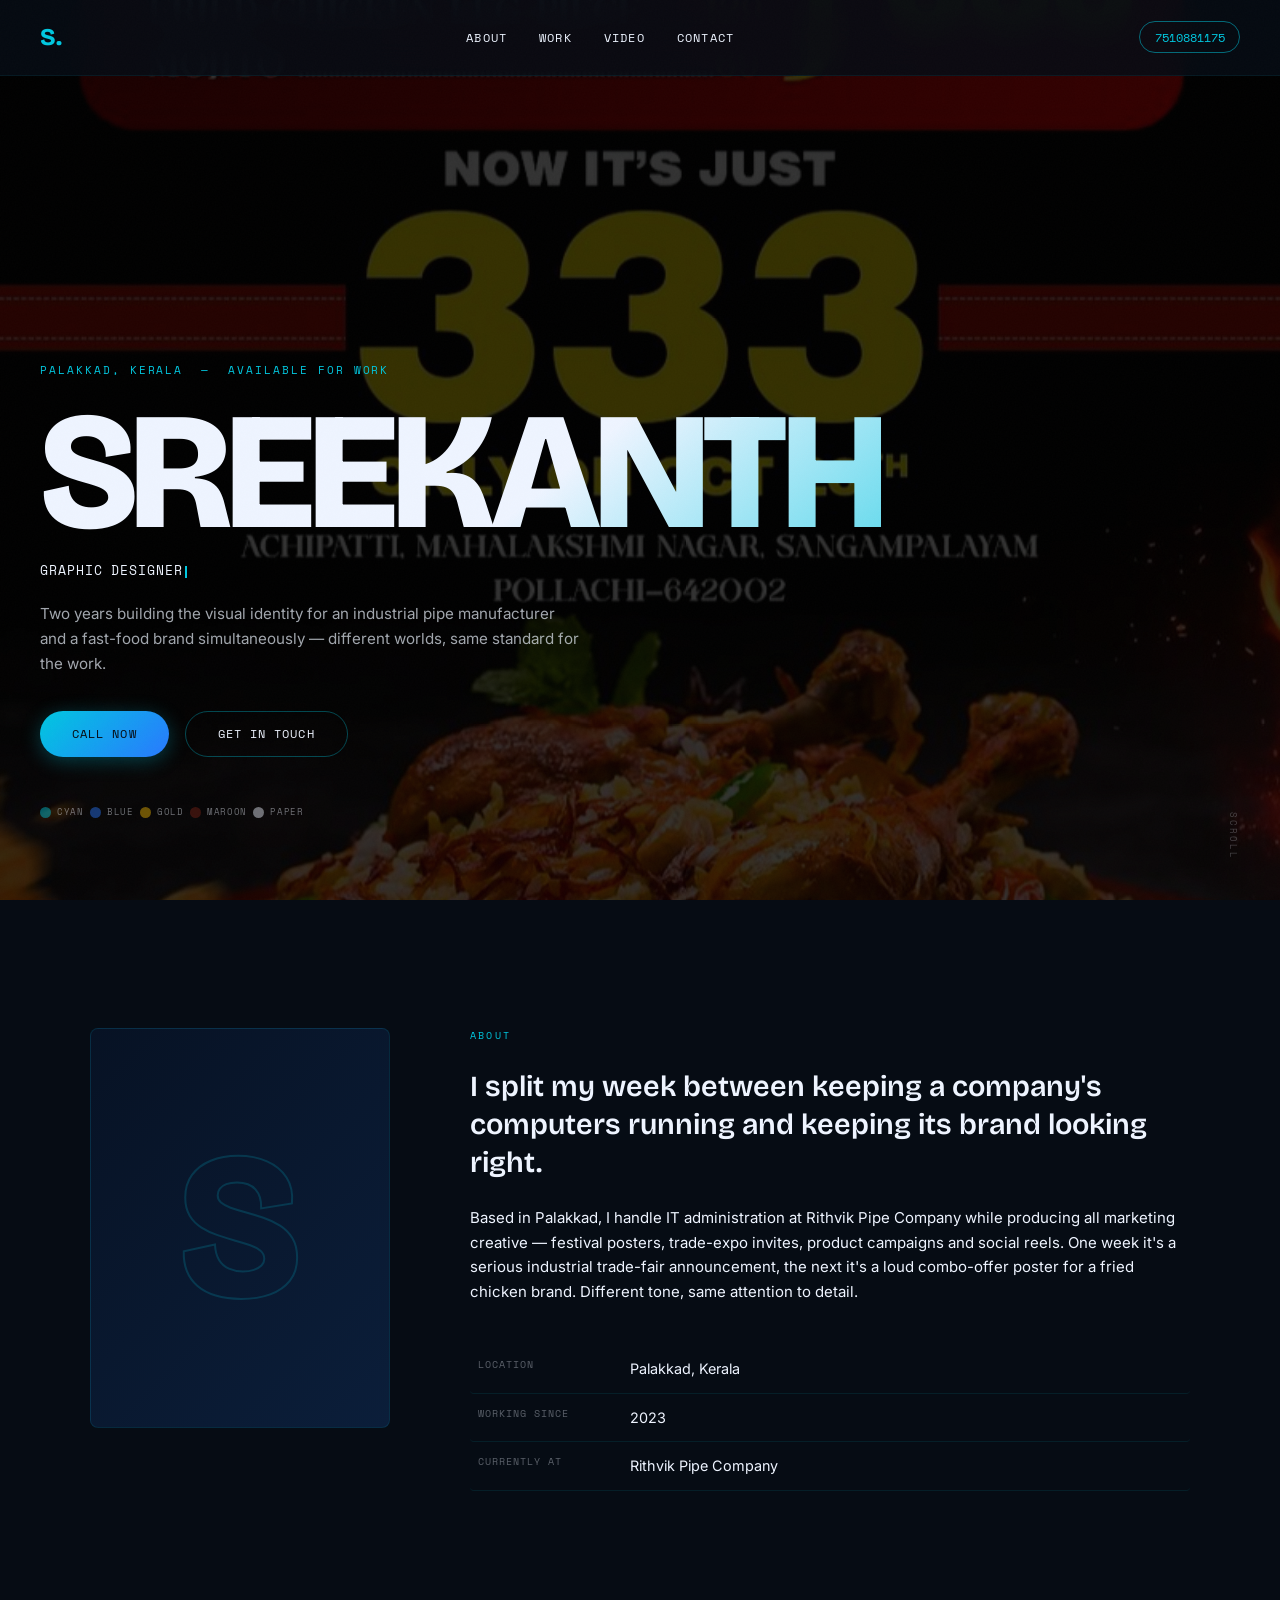
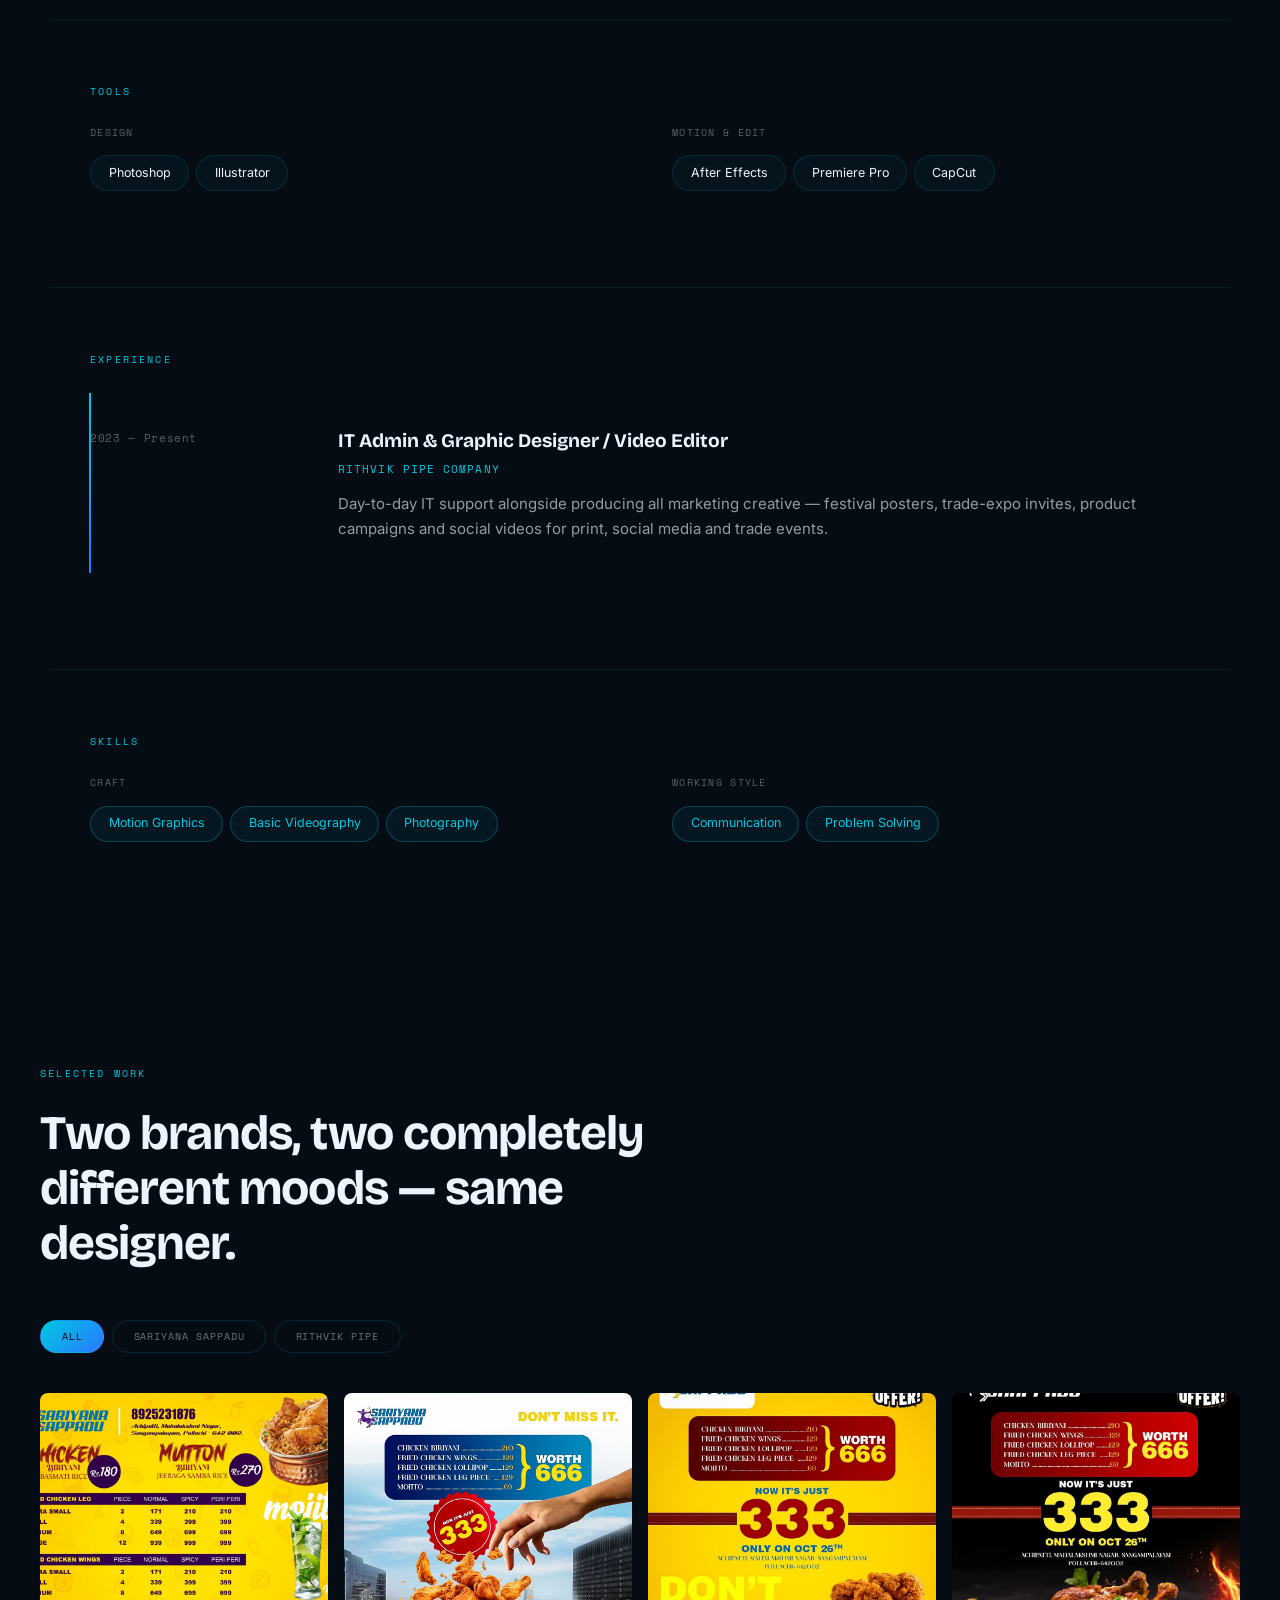
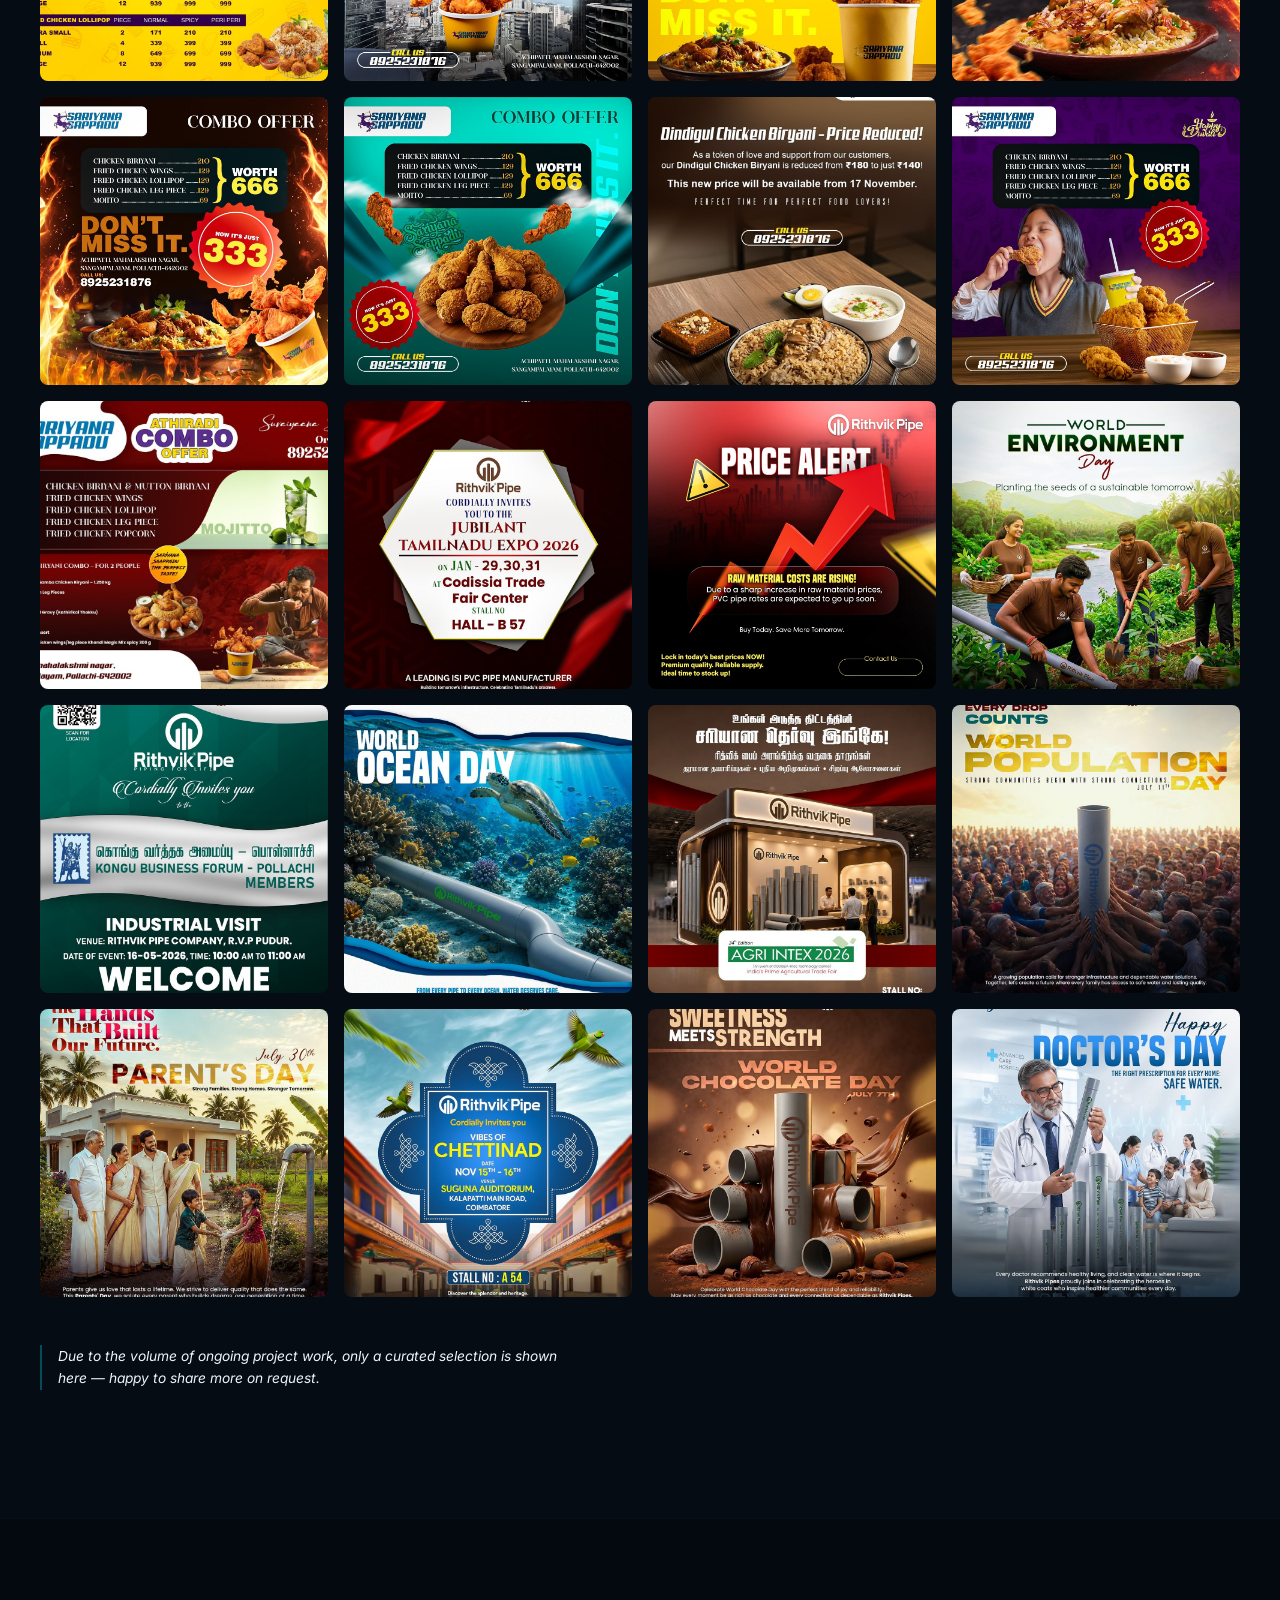
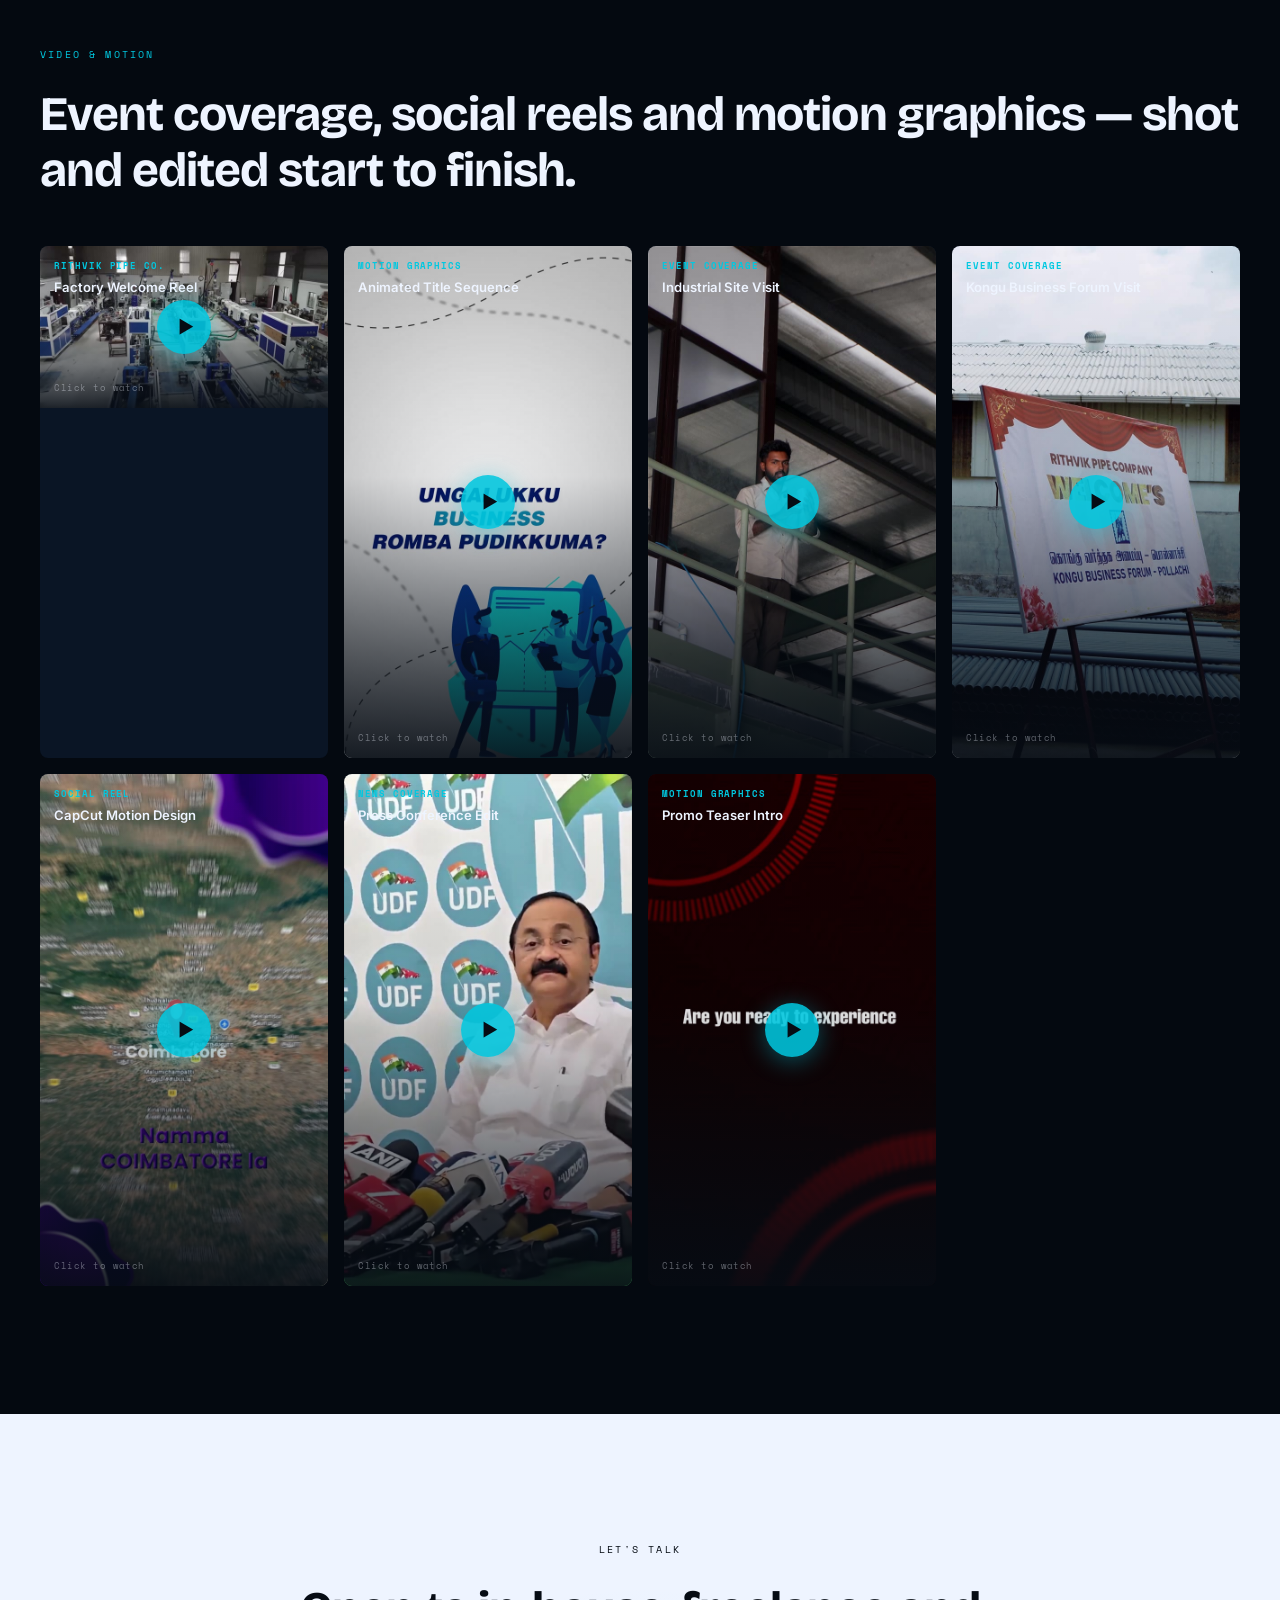
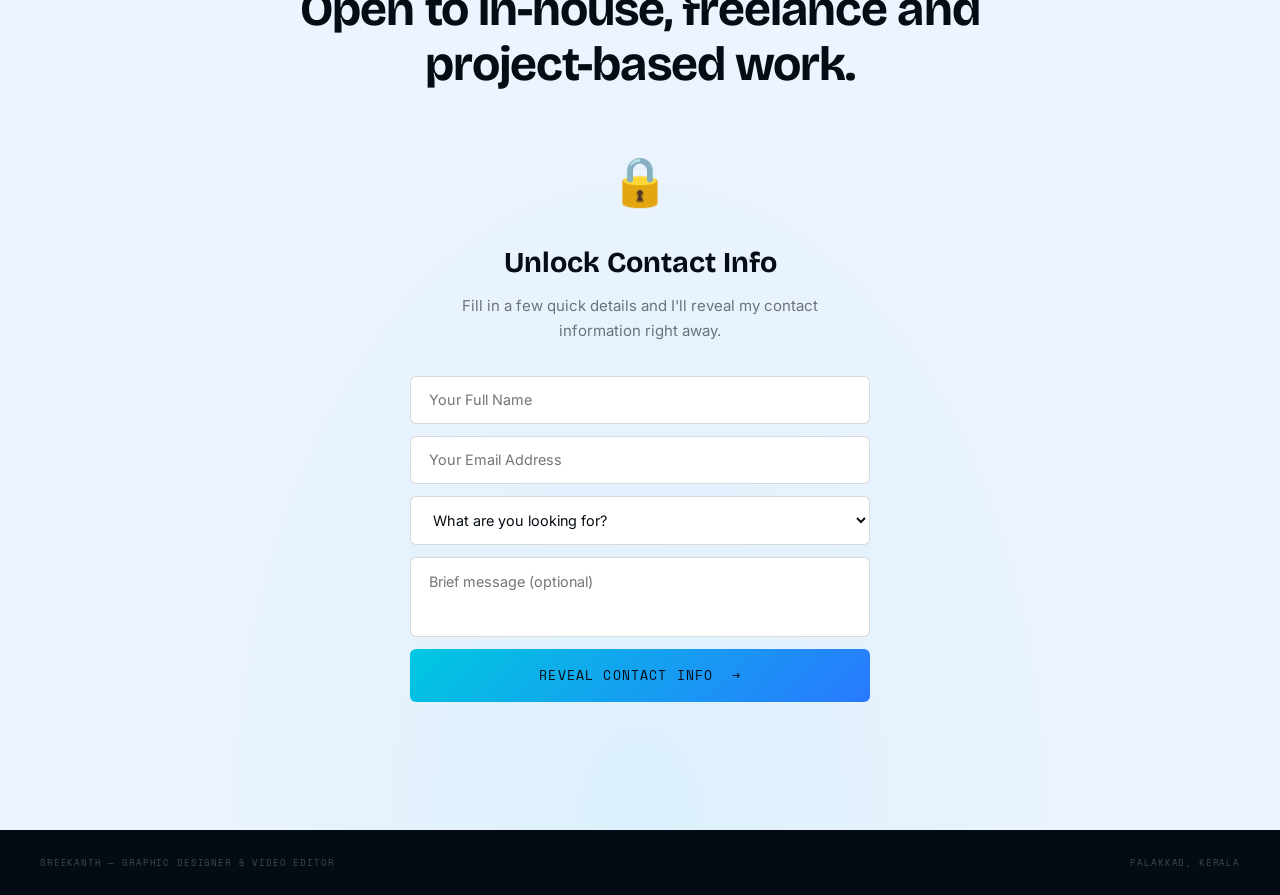
==== commit 8683a28c: "Add files via upload" ====
--- a/index.html
+++ b/index.html
@@ -2,31 +2,986 @@
 <html lang="en">
 <head>
 <meta charset="UTF-8">
-<meta name="viewport" content="width=device-width, initial-scale=1.0, viewport-fit=cover">
+<meta name="viewport" content="width=device-width,initial-scale=1.0,viewport-fit=cover">
+<title>Sreekanth — Graphic Designer &amp; Video Editor</title>
+<meta name="description" content="Graphic Designer, Video Editor &amp; IT Admin. Palakkad, Kerala.">
+<link rel="icon" href="data:image/svg+xml,<svg xmlns='http://www.w3.org/2000/svg' viewBox='0 0 100 100'><text y='.9em' font-size='90'>🎨</text></svg>">
 <link rel="preconnect" href="https://fonts.googleapis.com">
 <link rel="preconnect" href="https://fonts.gstatic.com" crossorigin>
-<!--SITE_HEAD_START-->
-<title>Sreekanth — Graphic Designer &amp; Video Editor</title>
-<meta name="description" content="Graphic Designer, Video Editor &amp; IT Admin based in Palakkad, Kerala.">
-<meta property="og:title" content="Sreekanth — Graphic Designer &amp; Video Editor">
-<meta property="og:description" content="Graphic Designer, Video Editor &amp; IT Admin based in Palakkad, Kerala.">
-<meta property="og:type" content="website">
-<meta name="theme-color" content="#050A1F">
-<link rel="icon" id="pf-icon" href="data:image/svg+xml,%3Csvg%20xmlns%3D&#39;http%3A%2F%2Fwww.w3.org%2F2000%2Fsvg&#39;%20viewBox%3D&#39;0%200%20100%20100&#39;%3E%3Ctext%20y%3D&#39;.9em&#39;%20font-size%3D&#39;90&#39;%3E%F0%9F%8E%A8%3C%2Ftext%3E%3C%2Fsvg%3E">
-<link id="pf-fonts" href="https://fonts.googleapis.com/css2?family=Bricolage+Grotesque:opsz,wght@12..96,400..800&amp;family=Inter:wght@400;500;600&amp;family=Space+Mono:wght@400;700&amp;display=swap" rel="stylesheet">
-<style id="pf-theme">:root{--ink:#050A1F;--paper:#E8EEFF;--accent:#5B8CFF;--fire:#00D1FF;--ink-rgb:5,10,31;--paper-rgb:232,238,255;--accent-rgb:91,140,255;--fire-rgb:0,209,255;--surface:#05162c;--surface2:#04263e;--deep:#030714;--deeper:#030510;--td:'Bricolage Grotesque',sans-serif;--tb:'Inter',sans-serif;--tm:'Space Mono',monospace;--ease:cubic-bezier(.25,.46,.45,.94);--r:2px;--hero-bright:0.07;--tile-ratio:1/1;--vid-ratio:9/16;}</style>
-<script id="pf-data" type="application/json">{"version":1,"site":{"title":"Sreekanth — Graphic Designer & Video Editor","description":"Graphic Designer, Video Editor & IT Admin based in Palakkad, Kerala.","logoMark":"SK.","favicon":"🎨","faviconImage":"","navPhone":"7510881175","navPhoneShow":true},"profile":{"currentCompany":"Rithvik Pipe Company"},"theme":{"ink":"#050A1F","paper":"#E8EEFF","accent":"#5B8CFF","fire":"#00D1FF","fontDisplay":"Bricolage Grotesque","fontBody":"Inter","fontMono":"Space Mono","grain":true,"radius":2,"heroBrightness":7},"sections":[{"id":"hero","visible":true,"nav":""},{"id":"about","visible":true,"nav":"About"},{"id":"tools","visible":true,"nav":""},{"id":"experience","visible":true,"nav":""},{"id":"skills","visible":true,"nav":""},{"id":"work","visible":true,"nav":"Work"},{"id":"video","visible":true,"nav":"Video"},{"id":"contact","visible":true,"nav":"Contact"}],"hero":{"eyebrow":"Palakkad, Kerala — Available for work","name":"SREEKANTH","role":"Graphic Designer · Video Editor · IT Administrator","sub":"Two years building the visual identity for an industrial pipe manufacturer and a fast-food brand simultaneously — different worlds, same standard for the work.","image":"images/uploads/20261010-8xos-dsc-0352.jpg","buttons":[{"label":"Call now","type":"phone","value":"7510881175","style":"solid"},{"label":"Send an email","type":"email","value":"sreekanthbai48@gmail.com","style":"ghost"}],"showSwatches":true,"swatches":["#00C8E0","#2979FF","#0D47A1","#00E5FF","#EEF4FF","#060C14"]},"about":{"label":"About","monogram":"S","photo":"","lead":"I split my week between keeping a company's computers running and keeping its brand looking right.","body":"Based in Palakkad, I handle IT administration at Rithvik Pipe Company while producing all its marketing creative — festival posters, trade-expo invites, product campaigns and social reels. One week it's a serious industrial trade-fair announcement, the next it's a loud combo-offer poster for a fried chicken brand. Different tone, same attention to detail.","meta":[{"label":"Location","value":"Palakkad, Kerala"},{"label":"Working since","value":"2023"},{"label":"Currently at","value":"","auto":"currentCompany"}]},"tools":{"label":"Tools","groups":[{"label":"Design","chips":["Photoshop","Illustrator"]},{"label":"Motion & Edit","chips":["After Effects","Premiere Pro","CapCut"]}]},"experience":{"label":"Experience","items":[{"dates":"2023 — Present","title":"IT Admin & Graphic Designer / Video Editor","company":"Rithvik Pipe Company","current":true,"text":"Day-to-day IT support alongside producing all marketing creative — festival posters, trade-expo invites, product campaigns and social videos for print, social media and trade events."}]},"skills":{"label":"Skills","groups":[{"label":"Craft","chips":["Motion Graphics","Basic Videography","Photography"]},{"label":"Working style","chips":["Communication","Problem Solving"]}]},"work":{"label":"Selected work","title":"Two brands, two completely different moods — same designer.","allLabel":"All","shape":"square","showDates":false,"note":"Due to the volume of ongoing project work, only a curated selection is shown here — happy to share more on request.","categories":[{"id":"sariyana","name":"Sariyana Sappadu"},{"id":"rithvik","name":"Rithvik Pipe"}],"items":[{"img":"images/work-01.jpg","title":"Full Menu Design","cat":"sariyana","date":""},{"img":"images/work-02.jpg","title":"Combo Offer – City Theme","cat":"sariyana","date":""},{"img":"images/work-03.jpg","title":"Combo Offer – Bright Theme","cat":"sariyana","date":""},{"img":"images/work-04.jpg","title":"Combo Offer – Fire Theme","cat":"sariyana","date":""},{"img":"images/work-05.jpg","title":"Combo Offer – Dark Variant","cat":"sariyana","date":""},{"img":"images/work-06.jpg","title":"Combo Offer – Teal Theme","cat":"sariyana","date":""},{"img":"images/work-07.jpg","title":"Price Update Campaign","cat":"sariyana","date":""},{"img":"images/work-08.jpg","title":"Festive Campaign – Diwali","cat":"sariyana","date":""},{"img":"images/work-09.jpg","title":"Premium Combo Campaign","cat":"sariyana","date":""},{"img":"images/work-10.jpg","title":"Trade Expo Invite","cat":"rithvik","date":""},{"img":"images/work-11.jpg","title":"Price Alert Creative","cat":"rithvik","date":""},{"img":"images/work-12.jpg","title":"World Ocean Day","cat":"rithvik","date":""},{"img":"images/work-13.jpg","title":"World Environment Day","cat":"rithvik","date":""},{"img":"images/work-14.jpg","title":"Industrial Visit Invite","cat":"rithvik","date":""},{"img":"images/work-15.jpg","title":"World Population Day","cat":"rithvik","date":""},{"img":"images/work-16.jpg","title":"Parent's Day Campaign","cat":"rithvik","date":""},{"img":"images/work-17.jpg","title":"World Chocolate Day","cat":"rithvik","date":""},{"img":"images/work-18.jpg","title":"Doctor's Day Campaign","cat":"rithvik","date":""},{"img":"images/work-19.jpg","title":"Agri Intex Trade Fair Ad","cat":"rithvik","date":""},{"img":"images/work-20.jpg","title":"Vibes of Chettinad Invite","cat":"rithvik","date":""}]},"video":{"label":"Video & motion","title":"Event coverage, social reels and motion graphics — shot and edited start to finish.","shape":"9/16","items":[{"thumb":"images/video-01.jpg","brand":"Rithvik Pipe Co.","title":"Factory Welcome Reel","note":"Full video available on request · 📧 sreekanthbai48@gmail.com","url":""},{"thumb":"images/video-02.jpg","brand":"Motion Graphics","title":"Animated Title Sequence","note":"Full video available on request · 📧 sreekanthbai48@gmail.com","url":""},{"thumb":"images/video-03.jpg","brand":"Event Coverage","title":"Industrial Site Visit","note":"Full video available on request · 📧 sreekanthbai48@gmail.com","url":""},{"thumb":"images/video-04.jpg","brand":"Event Coverage","title":"Kongu Business Forum Visit","note":"Full video available on request · 📧 sreekanthbai48@gmail.com","url":""},{"thumb":"images/video-05.jpg","brand":"Social Reel","title":"CapCut Motion Design","note":"Full video available on request · 📧 sreekanthbai48@gmail.com","url":""},{"thumb":"images/video-06.jpg","brand":"News Coverage","title":"Press Conference Edit","note":"Full video available on request · 📧 sreekanthbai48@gmail.com","url":""},{"thumb":"images/video-07.jpg","brand":"Motion Graphics","title":"Promo Teaser Intro","note":"Full video available on request · 📧 sreekanthbai48@gmail.com","url":""}]},"contact":{"label":"Let's talk","title":"Open to in-house, freelance and project-based work.","rows":[{"label":"Name","value":"Sreekanth","type":"text"},{"label":"Phone","value":"75108 81175","type":"phone"},{"label":"Email","value":"sreekanthbai48@gmail.com","type":"email"},{"label":"City","value":"Palakkad, Kerala","type":"text"}],"buttons":[{"label":"Call now","type":"phone","value":"7510881175","style":"solid"},{"label":"Send an email","type":"email","value":"sreekanthbai48@gmail.com","style":"ghost"}]},"footer":{"left":"Sreekanth — Graphic Designer & Video Editor","right":"Palakkad, Kerala"}}</script>
-<!--SITE_HEAD_END-->
-<link rel="stylesheet" href="assets/style.css">
+<link href="https://fonts.googleapis.com/css2?family=Bricolage+Grotesque:opsz,wght@12..96,400..800&family=Inter:wght@400;500;600&family=Space+Mono:wght@400;700&display=swap" rel="stylesheet">
+<style>
+:root{
+  --ink:#060C14;--paper:#EEF4FF;--accent:#00C8E0;--blue:#2979FF;--fire:#00A8C8;
+  --td:'Bricolage Grotesque',sans-serif;--tb:'Inter',sans-serif;--tm:'Space Mono',monospace;
+  --ease:cubic-bezier(.25,.46,.45,.94);--spring:cubic-bezier(.34,1.56,.64,1);
+}
+*,*::before,*::after{box-sizing:border-box;margin:0;padding:0}
+html{scroll-behavior:smooth}
+body{background:var(--ink);color:var(--paper);font-family:var(--tb);font-size:clamp(15px,1.1vw,17px);line-height:1.65;overflow-x:hidden}
+img{display:block;width:100%;height:100%;object-fit:cover;object-position:center}
+a{color:inherit;text-decoration:none}
+button{cursor:pointer;border:none;background:none;font:inherit;color:inherit}
+
+/* SCROLL PROGRESS */
+.progress{position:fixed;top:0;left:0;z-index:200;height:2px;width:0%;background:linear-gradient(90deg,var(--accent),var(--blue));transition:width .1s linear}
+
+/* GRAIN */
+.grain{pointer-events:none;position:fixed;inset:0;z-index:998;opacity:.45;
+  background-image:url("data:image/svg+xml,%3Csvg xmlns='http://www.w3.org/2000/svg' width='200' height='200'%3E%3Cfilter id='n'%3E%3CfeTurbulence type='fractalNoise' baseFrequency='0.65' numOctaves='3' stitchTiles='stitch'/%3E%3C/filter%3E%3Crect width='200' height='200' filter='url(%23n)' opacity='.04'/%3E%3C/svg%3E");
+  background-size:200px}
+
+/* NAV */
+.nav{position:fixed;top:0;left:0;right:0;z-index:100;display:flex;align-items:center;justify-content:space-between;padding:1.1rem 2.5rem;background:rgba(6,12,20,.85);backdrop-filter:blur(16px);border-bottom:1px solid rgba(0,200,224,.08)}
+.nav__mark{font-family:var(--td);font-weight:800;font-size:1.5rem;color:var(--accent);letter-spacing:-.02em}
+.nav__links{display:flex;gap:2rem}
+.nav__links a{font-size:.74rem;font-family:var(--tm);letter-spacing:.1em;text-transform:uppercase;opacity:.5;transition:opacity .2s,color .2s}
+.nav__links a:hover,.nav__links a.active{opacity:1;color:var(--accent)}
+.nav__call{font-family:var(--tm);font-size:.73rem;color:var(--accent);border:1px solid rgba(0,200,224,.5);padding:.34rem .9rem;border-radius:100px;transition:all .2s}
+.nav__call:hover{background:var(--accent);color:var(--ink)}
+
+/* HERO */
+.hero{position:relative;min-height:100svh;display:flex;align-items:flex-end;padding:0 2.5rem 5rem;overflow:hidden}
+#particles{position:absolute;inset:0;z-index:0;pointer-events:none}
+.hero__bg{position:absolute;inset:-10%;background-size:cover;background-position:center;filter:brightness(.2) saturate(1.3);will-change:transform}
+.hero__inner{position:relative;z-index:1;max-width:920px}
+.eyebrow{font-family:var(--tm);font-size:.68rem;letter-spacing:.18em;text-transform:uppercase;color:var(--accent);margin-bottom:1.2rem;opacity:0;animation:fadeSlideUp .8s .2s var(--ease) forwards}
+.hero__name{font-family:var(--td);font-size:clamp(3.5rem,13vw,10.5rem);font-weight:800;line-height:.88;letter-spacing:-.04em;margin-bottom:.9rem;background:linear-gradient(140deg,var(--paper) 30%,var(--accent) 65%,var(--blue) 100%);background-size:200% 200%;-webkit-background-clip:text;-webkit-text-fill-color:transparent;background-clip:text;animation:fadeSlideUp .8s .35s var(--ease) forwards,gradientShift 6s 1s ease infinite alternate;opacity:0}
+.hero__role-wrap{font-family:var(--tm);font-size:.82rem;letter-spacing:.07em;text-transform:uppercase;opacity:0;animation:fadeSlideUp .8s .5s var(--ease) forwards;margin-bottom:1.2rem;min-height:1.4em}
+.hero__role-wrap .cursor{display:inline-block;width:2px;height:.9em;background:var(--accent);margin-left:2px;vertical-align:middle;animation:blink 1s infinite}
+.hero__sub{max-width:540px;opacity:0;animation:fadeSlideUp .8s .65s var(--ease) forwards;margin-bottom:2.2rem;font-size:.95rem;color:rgba(238,244,255,.68)}
+.hero__cta{display:flex;gap:1rem;flex-wrap:wrap;margin-bottom:3rem;opacity:0;animation:fadeSlideUp .8s .8s var(--ease) forwards}
+.btn{display:inline-flex;align-items:center;gap:.5rem;padding:.75rem 2rem;font-family:var(--tm);font-size:.75rem;letter-spacing:.09em;text-transform:uppercase;border-radius:100px;transition:transform .2s,box-shadow .2s,opacity .2s;position:relative;overflow:hidden}
+.btn::after{content:'';position:absolute;inset:0;background:white;opacity:0;transition:opacity .2s}
+.btn:hover::after{opacity:.08}
+.btn:hover{transform:translateY(-2px)}
+.btn--solid{background:linear-gradient(135deg,var(--accent),var(--blue));color:var(--ink);box-shadow:0 4px 20px rgba(0,200,224,.3)}
+.btn--solid:hover{box-shadow:0 8px 30px rgba(0,200,224,.45)}
+.btn--ghost{border:1px solid rgba(0,200,224,.35);color:var(--paper)}
+.btn--ghost-light{border-color:rgba(6,12,20,.25);color:var(--ink)}
+.swatches{display:flex;gap:.4rem;flex-wrap:wrap;opacity:0;animation:fadeSlideUp .8s .95s var(--ease) forwards}
+.swatch{display:flex;align-items:center;gap:.38rem;font-family:var(--tm);font-size:.56rem;letter-spacing:.07em;opacity:.44;text-transform:uppercase}
+.swatch span{width:11px;height:11px;border-radius:50%;background:var(--c);flex-shrink:0}
+.hero__scroll{position:absolute;bottom:2.5rem;right:2.5rem;font-family:var(--tm);font-size:.56rem;letter-spacing:.22em;text-transform:uppercase;opacity:.24;writing-mode:vertical-rl;animation:float 3s ease-in-out infinite}
+
+/* LABEL */
+.label{font-family:var(--tm);font-size:.62rem;letter-spacing:.22em;text-transform:uppercase;color:var(--accent);margin-bottom:1.5rem}
+.label--light{color:var(--ink);opacity:.45}
+
+/* ABOUT */
+.about{display:grid;grid-template-columns:300px 1fr;gap:5rem;padding:8rem 2.5rem;max-width:1180px;margin:0 auto}
+.about__frame{position:sticky;top:110px;height:400px;background:linear-gradient(135deg,#071224,#0b1e3a);border:1px solid rgba(0,200,224,.12);display:flex;align-items:center;justify-content:center;border-radius:8px;overflow:hidden;animation:shimmerBorder 4s ease-in-out infinite}
+.monogram{font-family:var(--td);font-size:13rem;font-weight:800;line-height:1;color:transparent;-webkit-text-stroke:2px var(--accent);opacity:.18;animation:float 5s ease-in-out infinite}
+.profile-photo{position:absolute;inset:0;width:100%;height:100%;object-fit:cover;object-position:center top;border-radius:8px;z-index:2;display:none}
+.about__lead{font-family:var(--td);font-size:clamp(1.3rem,2.3vw,1.82rem);font-weight:600;line-height:1.3;margin-bottom:1.5rem}
+.about__body{opacity:.65;margin-bottom:2.5rem}
+.meta{list-style:none}
+.meta li{display:flex;gap:2rem;padding:.75rem 0;border-bottom:1px solid rgba(0,200,224,.1);font-size:.9rem;transition:background .2s;border-radius:4px;padding-left:.5rem}
+.meta li:hover{background:rgba(0,200,224,.04)}
+.meta span{font-family:var(--tm);font-size:.64rem;letter-spacing:.1em;text-transform:uppercase;opacity:.36;min-width:120px}
+
+/* SECTION */
+.sec{padding:4rem 2.5rem 6rem;max-width:1180px;margin:0 auto;border-top:1px solid rgba(0,200,224,.08)}
+.two-col{display:flex;gap:4rem;flex-wrap:wrap}
+.col-group{flex:1 1 200px}
+.col-label{display:block;font-family:var(--tm);font-size:.62rem;letter-spacing:.13em;text-transform:uppercase;opacity:.36;margin-bottom:.9rem}
+.chips{display:flex;flex-wrap:wrap;gap:.42rem}
+.chip{padding:.42rem 1.1rem;border:1px solid rgba(0,200,224,.14);border-radius:100px;font-size:.78rem;color:var(--paper);background:rgba(0,200,224,.04);cursor:default;transition:all .2s;position:relative;overflow:hidden}
+.chip:hover{border-color:rgba(0,200,224,.5);background:rgba(0,200,224,.1);transform:translateY(-1px)}
+.chip--alt{border-color:rgba(0,200,224,.28);color:var(--accent);background:rgba(0,200,224,.06)}
+.chip--alt:hover{background:rgba(0,200,224,.14)}
+
+/* EXPERIENCE */
+.exp-card{display:grid;grid-template-columns:200px 1fr;gap:3rem;padding:2rem 0;position:relative}
+.exp-card::before{content:'';position:absolute;left:-1px;top:0;bottom:0;width:2px;background:linear-gradient(180deg,var(--accent),var(--blue));transform:scaleY(0);transform-origin:top;transition:transform .8s var(--ease)}
+.exp-card.visible::before{transform:scaleY(1)}
+.exp-dates{font-family:var(--tm);font-size:.68rem;letter-spacing:.06em;opacity:.36;padding-top:.3rem}
+.exp-card h3{font-family:var(--td);font-size:1.2rem;font-weight:700;margin-bottom:.3rem}
+.exp-co{font-family:var(--tm);font-size:.68rem;letter-spacing:.1em;color:var(--accent);margin-bottom:.8rem;text-transform:uppercase}
+.exp-card p:last-child{opacity:.62}
+
+/* SECTION TITLE */
+.sec-title{font-family:var(--td);font-size:clamp(1.8rem,3.8vw,3rem);font-weight:700;line-height:1.15;letter-spacing:-.02em;max-width:680px;margin-bottom:3rem}
+
+/* WORK */
+.work{padding:8rem 2.5rem;max-width:1320px;margin:0 auto}
+.filters{display:flex;gap:.46rem;flex-wrap:wrap;margin-bottom:2.5rem}
+.filter{padding:.44rem 1.3rem;border:1px solid rgba(0,200,224,.15);border-radius:100px;font-family:var(--tm);font-size:.65rem;letter-spacing:.09em;text-transform:uppercase;color:rgba(238,244,255,.44);transition:all .25s}
+.filter:hover,.filter.is-active{background:linear-gradient(135deg,var(--accent),var(--blue));border-color:transparent;color:var(--ink)}
+.gallery{display:grid;grid-template-columns:repeat(auto-fill,minmax(260px,1fr));gap:1rem}
+@media(min-width:1200px){.gallery{grid-template-columns:repeat(4,1fr)}}
+@media(min-width:900px) and (max-width:1199px){.gallery{grid-template-columns:repeat(3,1fr)}}
+@media(min-width:600px) and (max-width:899px){.gallery{grid-template-columns:repeat(2,1fr)}}
+@media(max-width:599px){.gallery{grid-template-columns:repeat(2,1fr);gap:.65rem}}
+.g-item{position:relative;overflow:hidden;border-radius:8px;aspect-ratio:1/1;cursor:zoom-in;background:#0a1525;transition:opacity .4s,transform .4s}
+.g-item img{transition:transform .6s var(--ease);width:100%;height:100%;object-fit:cover;object-position:center}
+.g-item:hover img{transform:scale(1.08)}
+.g-item figcaption{position:absolute;bottom:0;left:0;right:0;padding:2.5rem 1rem .9rem;background:linear-gradient(0deg,rgba(6,12,20,.95) 0%,transparent 100%);transform:translateY(8px);opacity:0;transition:transform .3s,opacity .3s;font-size:.8rem}
+.g-item:hover figcaption{transform:translateY(0);opacity:1}
+.g-item figcaption span{display:block;font-family:var(--tm);font-size:.58rem;letter-spacing:.1em;text-transform:uppercase;color:var(--accent);margin-bottom:.25rem}
+.g-item.hidden{display:none}
+.g-item.entering{animation:galleryIn .5s var(--spring) forwards}
+.work-note{margin-top:3rem;font-size:.86rem;opacity:.4;max-width:540px;border-left:2px solid rgba(0,200,224,.35);padding-left:1rem;font-style:italic}
+
+/* VIDEO */
+.vid-sec{padding:8rem 2.5rem;background:#040910;border-top:1px solid rgba(0,200,224,.06)}
+.vid-sec .label,.vid-sec .sec-title{max-width:1320px;margin-left:auto;margin-right:auto}
+.vid-row{display:grid;grid-template-columns:repeat(auto-fill,minmax(300px,1fr));gap:1rem;max-width:1320px;margin:0 auto}
+@media(min-width:1200px){.vid-row{grid-template-columns:repeat(4,1fr)}}
+@media(max-width:600px){.vid-row{grid-template-columns:repeat(2,1fr);gap:.65rem}}
+.v-item{border-radius:8px;overflow:hidden;background:#0a1525;cursor:pointer}
+.v-thumb{position:relative;background-size:cover;background-position:center;aspect-ratio:9/16;display:flex;flex-direction:column;justify-content:space-between;transition:transform .3s var(--ease)}
+.v-thumb.landscape{aspect-ratio:16/9}
+.v-item:hover .v-thumb{transform:scale(1.02)}
+.v-thumb::after{content:'';position:absolute;inset:0;background:linear-gradient(0deg,rgba(6,12,20,.9) 0%,rgba(6,12,20,.1) 55%,transparent 100%);pointer-events:none}
+.v-play{position:absolute;top:50%;left:50%;transform:translate(-50%,-50%);width:54px;height:54px;border-radius:50%;background:rgba(0,200,224,.88);display:flex;align-items:center;justify-content:center;font-size:1.1rem;color:var(--ink);padding-left:4px;transition:transform .25s var(--spring),background .2s;z-index:1;box-shadow:0 4px 24px rgba(0,200,224,.4)}
+.v-item:hover .v-play{transform:translate(-50%,-50%) scale(1.12);background:var(--accent)}
+.v-label-top{position:relative;z-index:1;padding:.8rem .9rem 0}
+.v-brand{display:block;font-family:var(--tm);font-size:.56rem;letter-spacing:.1em;text-transform:uppercase;color:var(--accent);margin-bottom:.2rem}
+.v-label-top{font-size:.82rem;font-weight:600;color:var(--paper)}
+.v-title-text{display:block;font-size:.82rem;font-weight:600}
+.v-note{position:relative;z-index:1;padding:.4rem .9rem .8rem;font-family:var(--tm);font-size:.58rem;letter-spacing:.05em;color:rgba(238,244,255,.38)}
+
+/* VIDEO MODAL */
+.vid-modal{position:fixed;inset:0;z-index:400;background:rgba(4,9,16,.97);display:flex;align-items:center;justify-content:center;opacity:0;pointer-events:none;transition:opacity .3s;padding:1rem}
+.vid-modal.open{opacity:1;pointer-events:all}
+.vid-modal__inner{position:relative;width:100%;max-width:900px;border-radius:10px;overflow:hidden;background:#0a1525;border:1px solid rgba(0,200,224,.15)}
+.vid-modal video{width:100%;display:block;max-height:82vh;background:#000}
+.vid-modal__close{position:absolute;top:1rem;right:1rem;z-index:2;width:36px;height:36px;border-radius:50%;background:rgba(6,12,20,.7);color:var(--paper);font-size:1.2rem;display:flex;align-items:center;justify-content:center;opacity:.7;transition:opacity .2s,transform .2s}
+.vid-modal__close:hover{opacity:1;transform:scale(1.1)}
+.vid-modal__msg{display:flex;flex-direction:column;align-items:center;justify-content:center;gap:.8rem;padding:3rem;color:var(--paper);text-align:center;min-height:200px}
+.vid-modal__msg span{font-size:2.5rem}
+.vid-modal__msg p{font-family:var(--td);font-size:1.1rem;font-weight:600}
+.vid-modal__msg small{font-family:var(--tm);font-size:.68rem;letter-spacing:.07em;text-transform:uppercase;opacity:.4}
+.spinner{width:36px;height:36px;border:3px solid rgba(0,200,224,.2);border-top-color:var(--accent);border-radius:50%;animation:spin 1s linear infinite;margin:0 auto 1rem}
+
+/* CONTACT GATE */
+.contact{background:var(--paper);color:var(--ink);padding:8rem 2.5rem;text-align:center;position:relative;overflow:hidden}
+.contact::before{content:'';position:absolute;inset:0;background:radial-gradient(ellipse at 50% 100%,rgba(0,200,224,.08) 0%,transparent 60%);pointer-events:none}
+.contact .sec-title{margin:0 auto 3rem;position:relative}
+.lock-gate{position:relative;z-index:1}
+.lock-icon-wrap{font-size:3rem;margin-bottom:1.2rem;display:inline-block;animation:lockFloat 3s ease-in-out infinite}
+.lock-gate h3{font-family:var(--td);font-size:1.8rem;font-weight:700;margin-bottom:.5rem}
+.lock-gate>p{opacity:.55;margin-bottom:2rem;max-width:420px;margin-left:auto;margin-right:auto}
+.gate-form{display:grid;gap:.75rem;max-width:460px;margin:0 auto}
+.gate-form input,.gate-form select,.gate-form textarea{
+  width:100%;padding:.9rem 1.1rem;border-radius:6px;
+  border:1.5px solid rgba(6,12,20,.15);
+  background:#fff;font-family:var(--tb);font-size:.9rem;color:var(--ink);
+  transition:border-color .2s,box-shadow .2s;outline:none;
+}
+.gate-form input:focus,.gate-form select:focus,.gate-form textarea:focus{border-color:var(--accent);box-shadow:0 0 0 3px rgba(0,200,224,.12)}
+.gate-form textarea{resize:none;height:80px}
+.gate-form .btn{width:100%;justify-content:center;background:linear-gradient(135deg,#00C8E0,#2979FF);color:var(--ink);border:none;border-radius:6px;padding:1rem;font-size:.8rem}
+.contact-revealed{display:none;position:relative;z-index:1}
+.card{max-width:580px;margin:0 auto 2.5rem;border:1.5px solid rgba(6,12,20,.1);border-radius:10px;overflow:hidden;box-shadow:0 8px 40px rgba(0,0,0,.08)}
+.card-row{display:flex;align-items:center;padding:1rem 1.5rem;border-bottom:1px solid rgba(6,12,20,.07);gap:2rem;transition:background .2s}
+.card-row:last-child{border-bottom:none}
+.card-row:hover{background:rgba(0,200,224,.05)}
+.card-k{font-family:var(--tm);font-size:.62rem;letter-spacing:.14em;text-transform:uppercase;opacity:.36;min-width:90px}
+.card-v{font-size:.95rem;font-weight:500}
+a.card-v{color:#0066CC}
+.contact .hero__cta{justify-content:center;flex-direction:row}
+.unlock-anim{animation:unlockPop .6s var(--spring) forwards}
+
+/* FOOTER */
+.footer{display:flex;justify-content:space-between;align-items:center;padding:1.5rem 2.5rem;background:#030810;border-top:1px solid rgba(0,200,224,.05);font-family:var(--tm);font-size:.59rem;letter-spacing:.09em;text-transform:uppercase;opacity:.25}
+
+/* LIGHTBOX */
+.lightbox{position:fixed;inset:0;z-index:500;background:rgba(4,9,16,.97);display:flex;align-items:center;justify-content:center;opacity:0;pointer-events:none;transition:opacity .3s;padding:1rem}
+.lightbox.open{opacity:1;pointer-events:all}
+.lightbox img{max-width:92vw;max-height:90vh;width:auto;height:auto;object-fit:contain;border-radius:6px;box-shadow:0 24px 80px rgba(0,0,0,.6)}
+.lb-close{position:absolute;top:1.5rem;right:2rem;font-size:2.3rem;color:var(--paper);opacity:.4;transition:opacity .2s,transform .2s;line-height:1}
+.lb-close:hover{opacity:1;transform:scale(1.15)}
+
+/* EDIT FAB */
+.edit-fab{position:fixed;bottom:2rem;right:2rem;z-index:200;display:none;align-items:center;gap:.55rem;background:linear-gradient(135deg,var(--accent),var(--blue));color:var(--ink);padding:.65rem 1.3rem;border-radius:100px;font-family:var(--tm);font-size:.68rem;letter-spacing:.09em;text-transform:uppercase;box-shadow:0 4px 24px rgba(0,200,224,.35);transition:transform .2s,box-shadow .2s}
+.edit-fab:hover{transform:translateY(-2px);box-shadow:0 8px 32px rgba(0,200,224,.5)}
+
+/* EDIT PANEL */
+.edit-panel{position:fixed;inset:0;z-index:300;display:flex;align-items:flex-end;justify-content:center;background:rgba(4,9,16,.82);backdrop-filter:blur(10px);opacity:0;pointer-events:none;transition:opacity .3s;padding:0 1rem 1rem}
+.edit-panel.open{opacity:1;pointer-events:all}
+.ep-box{width:100%;max-width:740px;background:#0d1c30;border:1px solid rgba(0,200,224,.18);border-radius:14px;padding:1.8rem;max-height:92vh;overflow-y:auto;transform:translateY(30px);transition:transform .35s var(--ease)}
+.edit-panel.open .ep-box{transform:translateY(0)}
+.ep-head{display:flex;align-items:flex-start;justify-content:space-between;margin-bottom:1.5rem}
+.ep-head h3{font-family:var(--td);font-size:1.25rem;font-weight:700}
+.ep-head p{font-family:var(--tm);font-size:.62rem;letter-spacing:.08em;text-transform:uppercase;color:var(--accent);margin-top:.2rem}
+.ep-close{font-size:1.6rem;opacity:.4;transition:opacity .2s;line-height:1}
+.ep-close:hover{opacity:1}
+.ep-section{margin-bottom:1.5rem}
+.ep-section-title{font-family:var(--tm);font-size:.65rem;letter-spacing:.14em;text-transform:uppercase;color:var(--accent);margin-bottom:.9rem;padding-bottom:.5rem;border-bottom:1px solid rgba(0,200,224,.12)}
+.ep-img-grid{display:grid;grid-template-columns:1fr 1fr;gap:.9rem;margin-bottom:.9rem}
+.up-zone{border:2px dashed rgba(0,200,224,.2);border-radius:8px;padding:1.2rem .9rem;text-align:center;cursor:pointer;transition:border-color .2s,background .2s;position:relative;overflow:hidden;background:rgba(0,200,224,.03)}
+.up-zone:hover{border-color:rgba(0,200,224,.5);background:rgba(0,200,224,.07)}
+.up-zone input{position:absolute;inset:0;opacity:0;cursor:pointer;width:100%;height:100%}
+.up-zone__preview{width:100%;aspect-ratio:16/9;object-fit:cover;border-radius:5px;margin-bottom:.7rem;display:none}
+.up-zone__preview.portrait{aspect-ratio:3/4}
+.up-zone__preview.show{display:block}
+.up-zone__icon{font-size:1.8rem;margin-bottom:.5rem;display:block}
+.up-zone__label{font-family:var(--td);font-size:.9rem;font-weight:600;margin-bottom:.25rem}
+.up-zone__hint{font-family:var(--tm);font-size:.58rem;letter-spacing:.06em;text-transform:uppercase;opacity:.36}
+.up-zone__status{font-family:var(--tm);font-size:.62rem;letter-spacing:.06em;color:var(--accent);margin-top:.4rem;min-height:1.1em}
+.vid-list{display:grid;gap:.5rem}
+.vid-row-item{display:flex;align-items:center;gap:.9rem;padding:.65rem .8rem;border:1px solid rgba(0,200,224,.1);border-radius:6px;background:rgba(0,200,224,.03);cursor:pointer;transition:background .2s;position:relative}
+.vid-row-item:hover{background:rgba(0,200,224,.07)}
+.vid-row-item input{position:absolute;inset:0;opacity:0;cursor:pointer;width:100%}
+.vid-thumb-sm{width:52px;height:52px;border-radius:4px;object-fit:cover;flex-shrink:0;border:1px solid rgba(0,200,224,.15)}
+.vid-row-info{flex:1;min-width:0}
+.vid-row-info strong{display:block;font-size:.82rem;font-weight:600;white-space:nowrap;overflow:hidden;text-overflow:ellipsis}
+.vid-row-info span{font-family:var(--tm);font-size:.6rem;letter-spacing:.07em;text-transform:uppercase;color:var(--accent);opacity:.7}
+.vid-row-status{font-family:var(--tm);font-size:.6rem;letter-spacing:.06em;color:rgba(238,244,255,.35)}
+.vid-row-status.uploaded{color:var(--accent)}
+.ep-save{width:100%;margin-top:1.2rem;padding:.85rem;background:linear-gradient(135deg,var(--accent),var(--blue));color:var(--ink);border-radius:8px;border:none;cursor:pointer;font-family:var(--tm);font-size:.76rem;letter-spacing:.1em;text-transform:uppercase;transition:opacity .2s}
+.ep-save:hover{opacity:.85}
+.ep-save:disabled{opacity:.4;cursor:not-allowed}
+
+/* SCROLL REVEAL */
+.reveal{opacity:0;transform:translateY(22px);transition:opacity .7s var(--ease),transform .7s var(--ease)}
+.reveal.visible{opacity:1;transform:translateY(0)}
+
+/* KEYFRAMES */
+@keyframes fadeSlideUp{from{opacity:0;transform:translateY(28px)}to{opacity:1;transform:translateY(0)}}
+@keyframes float{0%,100%{transform:translateY(0)}50%{transform:translateY(-10px)}}
+@keyframes lockFloat{0%,100%{transform:translateY(0) rotate(-5deg)}50%{transform:translateY(-8px) rotate(5deg)}}
+@keyframes blink{0%,100%{opacity:1}50%{opacity:0}}
+@keyframes gradientShift{from{background-position:0% 50%}to{background-position:100% 50%}}
+@keyframes shimmerBorder{0%,100%{box-shadow:0 0 0 1px rgba(0,200,224,.1),0 0 20px rgba(0,200,224,.05)}50%{box-shadow:0 0 0 1px rgba(0,200,224,.3),0 0 40px rgba(0,200,224,.15)}}
+@keyframes galleryIn{from{opacity:0;transform:scale(.92) translateY(16px)}to{opacity:1;transform:scale(1) translateY(0)}}
+@keyframes spin{to{transform:rotate(360deg)}}
+@keyframes unlockPop{0%{transform:scale(.8);opacity:0}60%{transform:scale(1.08)}100%{transform:scale(1);opacity:1}}
+
+/* RESPONSIVE */
+@media(max-width:900px){
+  .about{grid-template-columns:1fr;gap:2.5rem}
+  .about__frame{position:relative;top:auto;height:260px}
+  .monogram{font-size:9rem}
+  .exp-card{grid-template-columns:1fr;gap:.8rem}
+  .nav__links{display:none}
+}
+@media(max-width:600px){
+  .nav{padding:1rem 1.2rem}
+  .hero,.work,.vid-sec,.about,.sec,.contact{padding-left:1.2rem;padding-right:1.2rem}
+  .hero__cta{flex-direction:column}
+  .swatches{display:none}
+  .footer{flex-direction:column;gap:.4rem;text-align:center}
+  .edit-fab{bottom:1.2rem;right:1.2rem;padding:.55rem 1rem;font-size:.64rem}
+  .ep-img-grid{grid-template-columns:1fr}
+  .vid-row{grid-template-columns:repeat(2,1fr)}
+  .contact .hero__cta{flex-direction:column;align-items:center}
+}
+@media(prefers-reduced-motion:reduce){
+  .reveal,.hero__name,.eyebrow,.hero__role-wrap,.hero__sub,.hero__cta,.swatches{animation:none;opacity:1;transform:none}
+  .g-item img{transition:none}
+}
+</style>
 </head>
 <body>
+<div class="progress"></div>
 <div class="grain"></div>
-<div id="app"></div>
+
+<header class="nav">
+  <a href="#top" class="nav__mark">S.</a>
+  <nav class="nav__links">
+    <a href="#about">About</a>
+    <a href="#work">Work</a>
+    <a href="#video">Video</a>
+    <a href="#contact">Contact</a>
+  </nav>
+  <a href="tel:+917510881175" class="nav__call">7510881175</a>
+</header>
+
+<!-- HERO -->
+<section class="hero" id="top">
+  <canvas id="particles"></canvas>
+  <div class="hero__bg" id="heroBg" style="background-image:url('[data-uri]')"></div>
+  <div class="hero__inner">
+    <p class="eyebrow">Palakkad, Kerala &nbsp;—&nbsp; Available for work</p>
+    <h1 class="hero__name">SREEKANTH</h1>
+    <p class="hero__role-wrap"><span id="typeRole"></span><span class="cursor"></span></p>
+    <p class="hero__sub">Two years building the visual identity for an industrial pipe manufacturer and a fast-food brand simultaneously — different worlds, same standard for the work.</p>
+    <div class="hero__cta">
+      <a href="tel:+917510881175" class="btn btn--solid">Call now</a>
+      <a href="#contact" class="btn btn--ghost">Get in touch</a>
+    </div>
+    <div class="swatches">
+      <div class="swatch" style="--c:#00C8E0"><span></span>Cyan</div>
+      <div class="swatch" style="--c:#2979FF"><span></span>Blue</div>
+      <div class="swatch" style="--c:#F2B705"><span></span>Gold</div>
+      <div class="swatch" style="--c:#7A2418"><span></span>Maroon</div>
+      <div class="swatch" style="--c:#EEF4FF"><span></span>Paper</div>
+    </div>
+  </div>
+  <div class="hero__scroll">scroll</div>
+</section>
+
+<!-- ABOUT -->
+<section class="about" id="about">
+  <div class="about__frame reveal" id="aboutFrame">
+    <div class="monogram" id="monogramEl">S</div>
+    <img id="profilePhoto" class="profile-photo" src="" alt="Sreekanth" style="display:none">
+  </div>
+  <div class="about__copy">
+    <p class="label reveal">About</p>
+    <p class="about__lead reveal">I split my week between keeping a company's computers running and keeping its brand looking right.</p>
+    <p class="about__body reveal">Based in Palakkad, I handle IT administration at Rithvik Pipe Company while producing all marketing creative — festival posters, trade-expo invites, product campaigns and social reels. One week it's a serious industrial trade-fair announcement, the next it's a loud combo-offer poster for a fried chicken brand. Different tone, same attention to detail.</p>
+    <ul class="meta reveal">
+      <li><span>Location</span>Palakkad, Kerala</li>
+      <li><span>Working since</span>2023</li>
+      <li><span>Currently at</span>Rithvik Pipe Company</li>
+    </ul>
+  </div>
+</section>
+
+<!-- TOOLS -->
+<section class="sec">
+  <p class="label reveal">Tools</p>
+  <div class="two-col">
+    <div class="col-group reveal"><span class="col-label">Design</span><div class="chips"><span class="chip">Photoshop</span><span class="chip">Illustrator</span></div></div>
+    <div class="col-group reveal"><span class="col-label">Motion &amp; Edit</span><div class="chips"><span class="chip">After Effects</span><span class="chip">Premiere Pro</span><span class="chip">CapCut</span></div></div>
+  </div>
+</section>
+
+<!-- EXPERIENCE -->
+<section class="sec">
+  <p class="label reveal">Experience</p>
+  <div class="exp-card reveal">
+    <div class="exp-dates">2023 — Present</div>
+    <div>
+      <h3>IT Admin &amp; Graphic Designer / Video Editor</h3>
+      <p class="exp-co">Rithvik Pipe Company</p>
+      <p>Day-to-day IT support alongside producing all marketing creative — festival posters, trade-expo invites, product campaigns and social videos for print, social media and trade events.</p>
+    </div>
+  </div>
+</section>
+
+<!-- SKILLS -->
+<section class="sec">
+  <p class="label reveal">Skills</p>
+  <div class="two-col">
+    <div class="col-group reveal"><span class="col-label">Craft</span><div class="chips"><span class="chip chip--alt">Motion Graphics</span><span class="chip chip--alt">Basic Videography</span><span class="chip chip--alt">Photography</span></div></div>
+    <div class="col-group reveal"><span class="col-label">Working style</span><div class="chips"><span class="chip chip--alt">Communication</span><span class="chip chip--alt">Problem Solving</span></div></div>
+  </div>
+</section>
+
+<!-- WORK -->
+<section class="work" id="work">
+  <p class="label reveal">Selected work</p>
+  <h2 class="sec-title reveal">Two brands, two completely different moods — same designer.</h2>
+  <div class="filters reveal">
+    <button class="filter is-active" data-filter="all">All</button>
+    <button class="filter" data-filter="sariyana">Sariyana Sappadu</button>
+    <button class="filter" data-filter="rithvik">Rithvik Pipe</button>
+  </div>
+  <div class="gallery">
+<figure class="g-item reveal" data-cat="sariyana"><img loading="lazy" src="[data-uri]